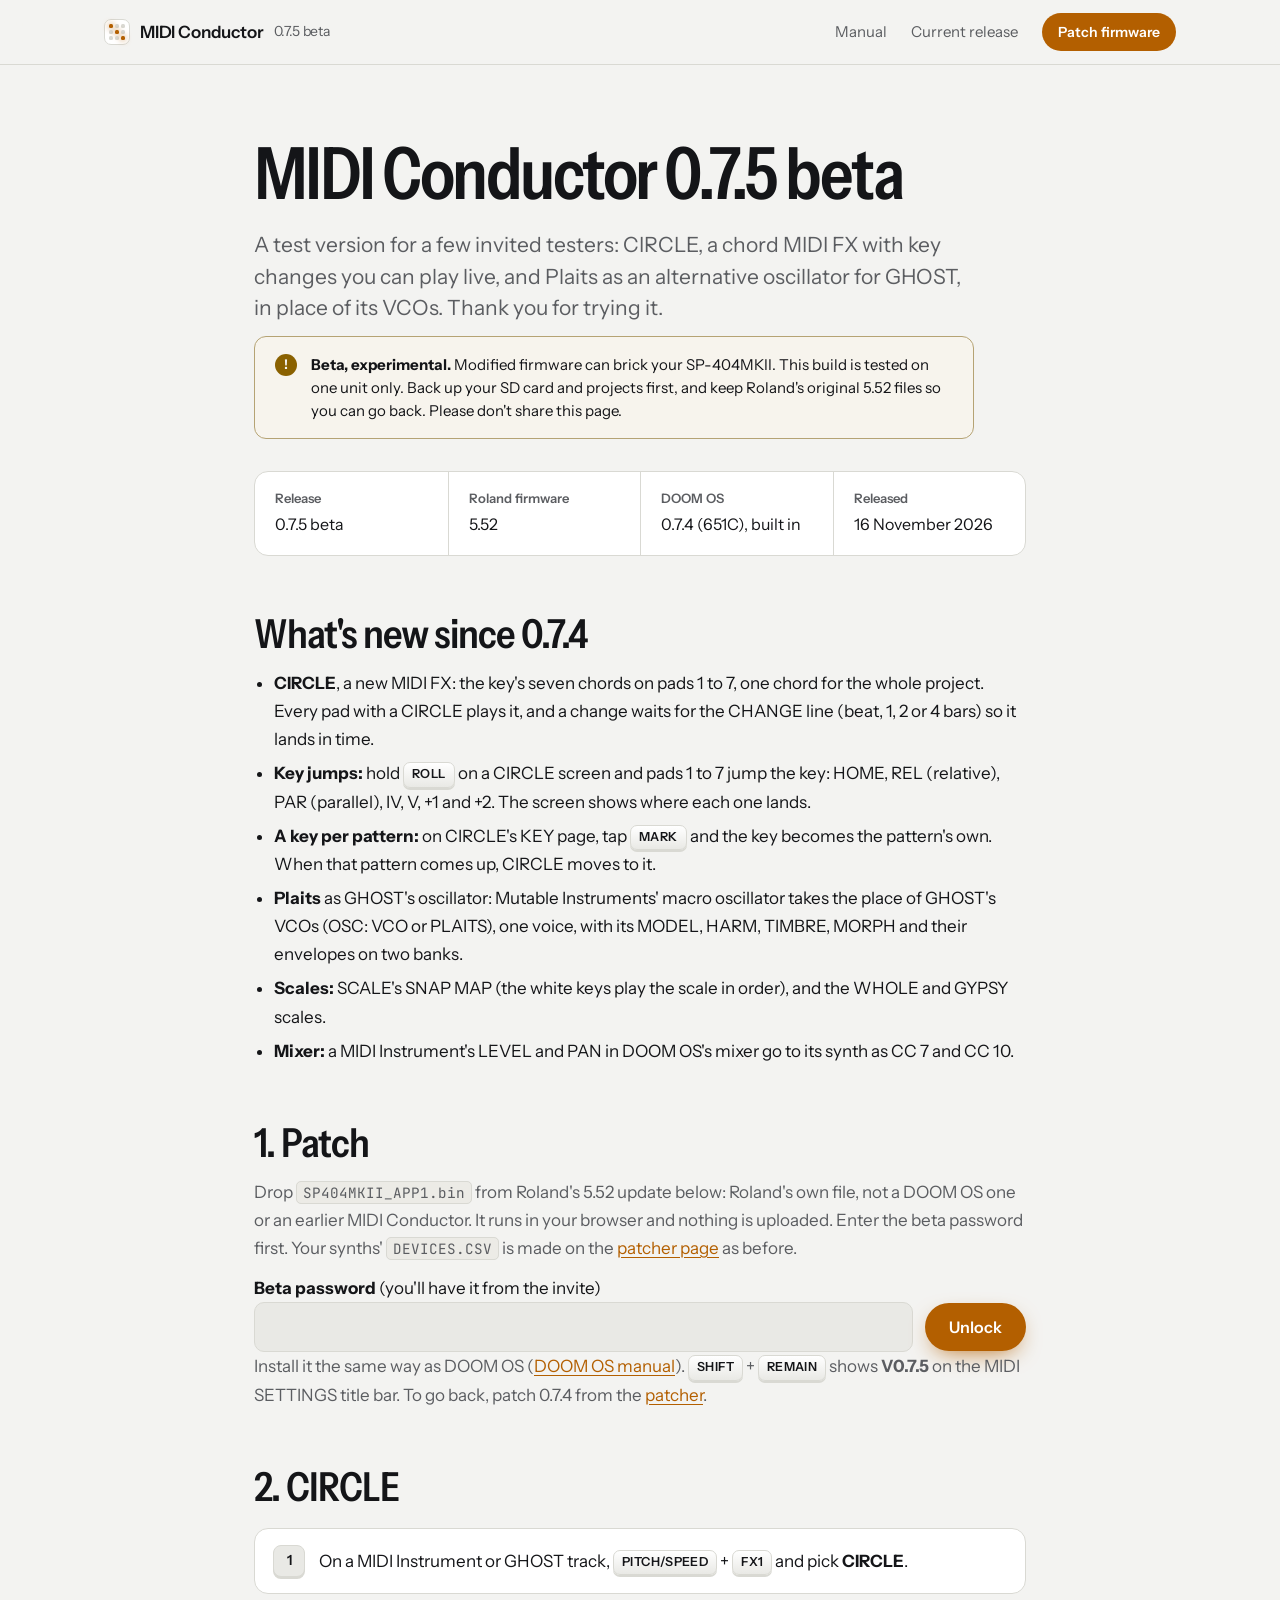
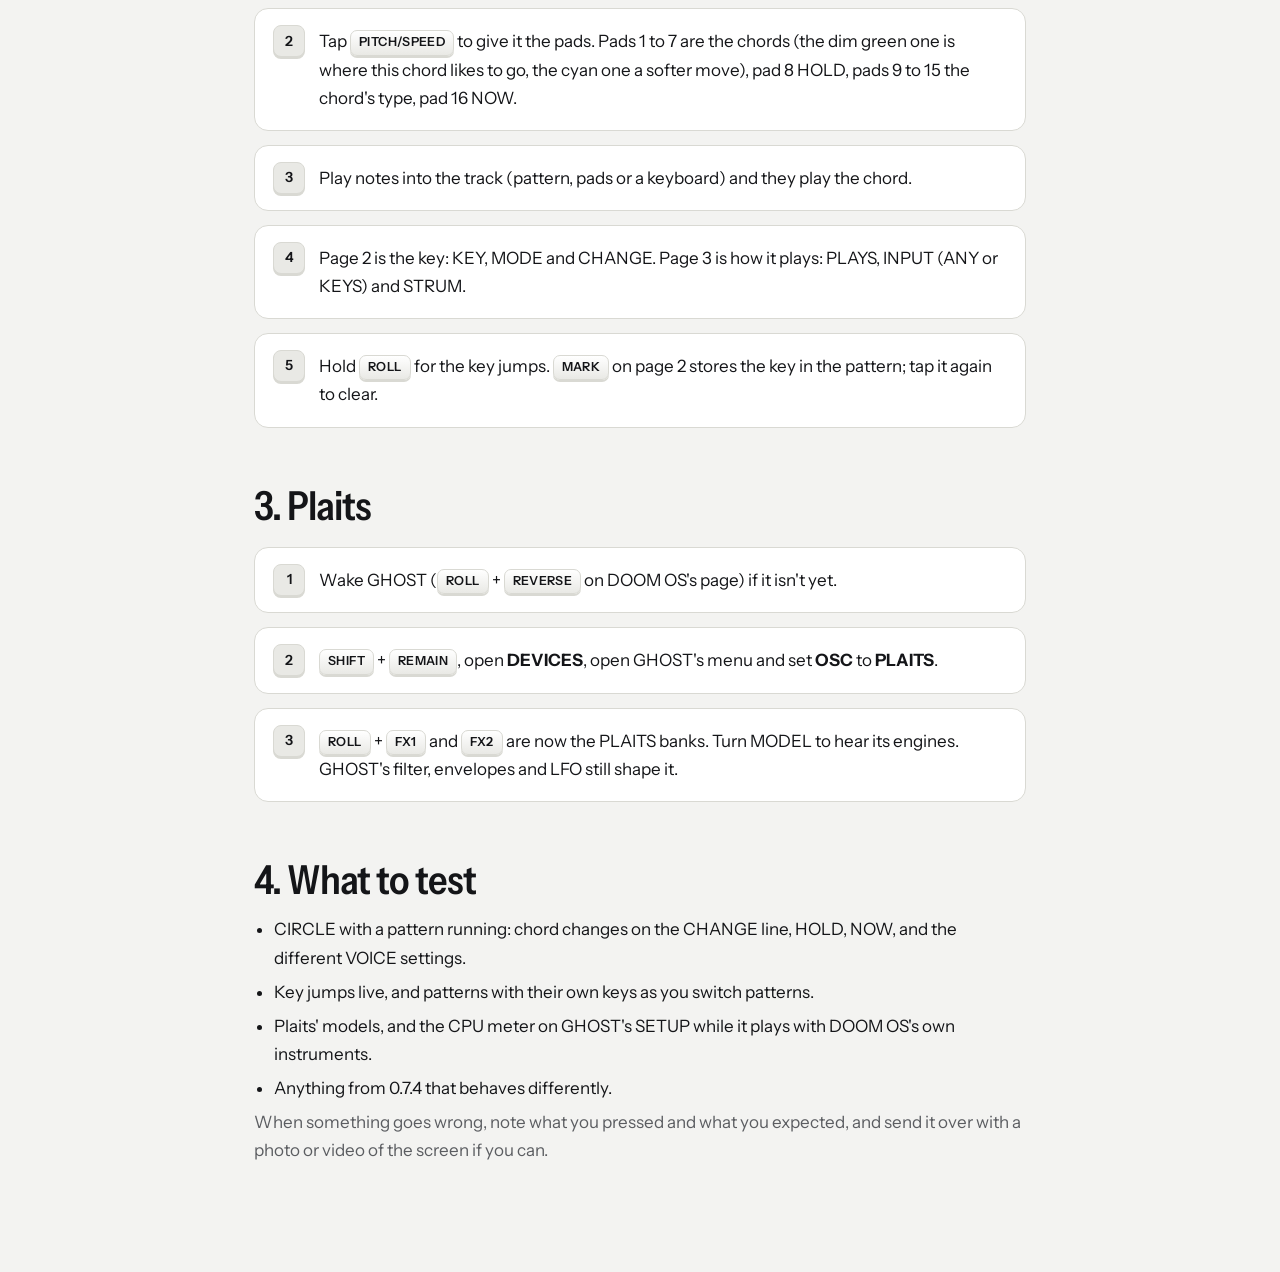
==== beta/index.html @ ed7527aa "Beta page for invited testers: MIDI Conductor 0.7.5 beta (CIRCLE with key jumps and pattern keys, Pl" ====
<!doctype html>
<html lang="en"><head><meta charset="utf-8">
<meta name="viewport" content="width=device-width,initial-scale=1,viewport-fit=cover">
<title>MIDI Conductor 0.7.5 Beta</title>
<meta name="robots" content="noindex">
<link rel="icon" href="../favicon.svg" type="image/svg+xml"><link rel="icon" href="../favicon-32.png" sizes="32x32" type="image/png"><link rel="apple-touch-icon" href="../apple-touch-icon.png"><meta name="description" content="A test version of MIDI Conductor 0.7.5 for invited testers.">
<link rel="preconnect" href="https://fonts.googleapis.com"><link rel="preconnect" href="https://fonts.gstatic.com" crossorigin>
<link rel="stylesheet" href="https://fonts.googleapis.com/css2?family=Instrument+Sans:wdth,wght@75..100,400..700&family=JetBrains+Mono:wght@400;500&display=swap">
<link rel="stylesheet" href="../site.css?v=a4b7d38d">
<style>
.new{margin:14px 0 0;padding-left:20px}
.new li{margin:6px 0}
</style>
</head><body>
<header class="top"><div class="wrap">
<a class="brand" href="../index.html"><span class="mark" aria-hidden="true"><i class="on"></i><i></i><i></i><i></i><i class="on"></i><i></i><i></i><i></i><i class="on"></i></span>MIDI Conductor <small>0.7.5 beta</small></a>
<nav class="links" aria-label="Site"><a href="../manual.html">Manual</a><a href="../index.html">Current release</a><a class="btn small" href="#get">Patch firmware</a></nav>
</div></header>

<main class="wrap tool">
<h1>MIDI Conductor 0.7.5 beta</h1>
<p class="lead">A test version for a few invited testers: CIRCLE, a chord MIDI FX with key changes you can play live, and Plaits as an alternative oscillator for GHOST, in place of its VCOs. Thank you for trying it.</p>
<div class="warn"><p><b>Beta, experimental.</b> Modified firmware can brick your SP-404MKII. This build is tested on one unit only. Back up your SD card and projects first, and keep Roland's original 5.52 files so you can go back. Please don't share this page.</p></div>
<div class="release">
<div><h3>Release</h3><p><span data-release="version">0.7.5 beta</span></p></div>
<div><h3>Roland firmware</h3><p><span data-release="firmware">5.52</span></p></div>
<div><h3>DOOM OS</h3><p>0.7.4 (651C), built in</p></div>
<div><h3>Released</h3><p><span data-release="released">16 November 2026</span></p></div>
</div>

<h2>What's new since 0.7.4</h2>
<ul class="new">
<li><b>CIRCLE</b>, a new MIDI FX: the key's seven chords on pads 1 to 7, one chord for the whole project. Every pad with a CIRCLE plays it, and a change waits for the CHANGE line (beat, 1, 2 or 4 bars) so it lands in time.</li>
<li><b>Key jumps:</b> hold <kbd>ROLL</kbd> on a CIRCLE screen and pads 1 to 7 jump the key: HOME, REL (relative), PAR (parallel), IV, V, +1 and +2. The screen shows where each one lands.</li>
<li><b>A key per pattern:</b> on CIRCLE's KEY page, tap <kbd>MARK</kbd> and the key becomes the pattern's own. When that pattern comes up, CIRCLE moves to it.</li>
<li><b>Plaits</b> as GHOST's oscillator: Mutable Instruments' macro oscillator takes the place of GHOST's VCOs (OSC: VCO or PLAITS), one voice, with its MODEL, HARM, TIMBRE, MORPH and their envelopes on two banks.</li>
<li><b>Scales:</b> SCALE's SNAP MAP (the white keys play the scale in order), and the WHOLE and GYPSY scales.</li>
<li><b>Mixer:</b> a MIDI Instrument's LEVEL and PAN in DOOM OS's mixer go to its synth as CC 7 and CC 10.</li>
</ul>

<h2 id="get">1. Patch</h2>
<p>Drop <code>SP404MKII_APP1.bin</code> from Roland's 5.52 update below: Roland's own file, not a DOOM OS one or an earlier MIDI Conductor. It runs in your browser and nothing is uploaded. Enter the beta password first. Your synths' <code>DEVICES.CSV</code> is made on the <a href="../patcher.html#devices">patcher page</a> as before.</p>
<form id="unlock" class="have" autocomplete="off">
<label for="pw"><b>Beta password</b> (you'll have it from the invite)</label>
<div class="row"><input id="pw" type="password" autocapitalize="off" spellcheck="false" style="flex:1;min-width:0;font:inherit;padding:10px 12px;border-radius:10px;border:1px solid var(--line);background:var(--bg2);color:var(--fg)"><button class="btn" type="submit">Unlock</button></div>
<p id="pwmsg" role="status" style="margin:0;color:var(--dim)"></p>
</form>
<div id="patcher"></div>
<p>Install it the same way as DOOM OS (<a href="https://klangfeldlabs.com/doom-os/manual/">DOOM OS manual</a>). <kbd>SHIFT</kbd> + <kbd>REMAIN</kbd> shows <b>V0.7.5</b> on the MIDI SETTINGS title bar. To go back, patch 0.7.4 from the <a href="../patcher.html">patcher</a>.</p>

<h2>2. CIRCLE</h2>
<ol class="steps">
<li>On a MIDI Instrument or GHOST track, <kbd>PITCH/SPEED</kbd> + <kbd>FX1</kbd> and pick <b>CIRCLE</b>.</li>
<li>Tap <kbd>PITCH/SPEED</kbd> to give it the pads. Pads 1 to 7 are the chords (the dim green one is where this chord likes to go, the cyan one a softer move), pad 8 HOLD, pads 9 to 15 the chord's type, pad 16 NOW.</li>
<li>Play notes into the track (pattern, pads or a keyboard) and they play the chord.</li>
<li>Page 2 is the key: KEY, MODE and CHANGE. Page 3 is how it plays: PLAYS, INPUT (ANY or KEYS) and STRUM.</li>
<li>Hold <kbd>ROLL</kbd> for the key jumps. <kbd>MARK</kbd> on page 2 stores the key in the pattern; tap it again to clear.</li>
</ol>

<h2>3. Plaits</h2>
<ol class="steps">
<li>Wake GHOST (<kbd>ROLL</kbd> + <kbd>REVERSE</kbd> on DOOM OS's page) if it isn't yet.</li>
<li><kbd>SHIFT</kbd> + <kbd>REMAIN</kbd>, open <b>DEVICES</b>, open GHOST's menu and set <b>OSC</b> to <b>PLAITS</b>.</li>
<li><kbd>ROLL</kbd> + <kbd>FX1</kbd> and <kbd>FX2</kbd> are now the PLAITS banks. Turn MODEL to hear its engines. GHOST's filter, envelopes and LFO still shape it.</li>
</ol>

<h2>4. What to test</h2>
<ul class="new">
<li>CIRCLE with a pattern running: chord changes on the CHANGE line, HOLD, NOW, and the different VOICE settings.</li>
<li>Key jumps live, and patterns with their own keys as you switch patterns.</li>
<li>Plaits' models, and the CPU meter on GHOST's SETUP while it plays with DOOM OS's own instruments.</li>
<li>Anything from 0.7.4 that behaves differently.</li>
</ul>
<p>When something goes wrong, note what you pressed and what you expected, and send it over with a photo or video of the screen if you can.</p>
</main>

<script>
// The patch is encrypted (AES-256-GCM, key from the password with PBKDF2-SHA256): only testers with the password can
// patch. The password is not in this page or the repository.
(function () {
  var ENC = "releases/0.7.5-beta/patcher.enc?v=a54da0f0";
  var f = document.getElementById("unlock"), msg = document.getElementById("pwmsg");
  var b64 = function (s) { return Uint8Array.from(atob(s), function (c) { return c.charCodeAt(0); }); };
  f.addEventListener("submit", function (e) {
    e.preventDefault();
    var pw = document.getElementById("pw").value;
    if (!pw) return;
    msg.textContent = "Unlocking ...";
    fetch(ENC).then(function (r) { if (!r.ok) throw new Error("the beta isn't there (" + r.status + ")"); return r.json(); })
      .then(function (blob) {
        return crypto.subtle.importKey("raw", new TextEncoder().encode(pw), "PBKDF2", false, ["deriveKey"])
          .then(function (base) {
            return crypto.subtle.deriveKey({ name: "PBKDF2", hash: "SHA-256", salt: b64(blob.salt), iterations: blob.iter },
                                           base, { name: "AES-GCM", length: 256 }, false, ["decrypt"]);
          })
          .then(function (key) { return crypto.subtle.decrypt({ name: "AES-GCM", iv: b64(blob.iv) }, key, b64(blob.data)); })
          .catch(function () { throw new Error("That password isn't right."); });
      })
      .then(function (plain) {
        var s = document.createElement("script");
        s.src = URL.createObjectURL(new Blob([plain], { type: "text/javascript" }));
        document.body.appendChild(s);
        f.hidden = true;
        msg.textContent = "";
      })
      .catch(function (err) { msg.textContent = err.message; });
  });
})();
</script>
</body></html>
---- site.css ----
/* MIDI Conductor site. Layout: one centred 1120px frame; overview is a product tour (hero shot, alternating
   screen/text rows, spec sheet, four-step start); manual is a sticky contents rail beside a 720px reading column.
   Look: studio hardware. Graphite panels, the SP's OLED screens shown in a machined bezel, keys drawn as rubber
   pads, one warm accent taken from the SP's lit pads. */
:root{
  --bg:#0f1012;--bg2:#141519;--panel:#1a1b20;--line:#2a2c33;--fg:#f1f0ec;--dim:#a2a39f;
  --acc:#ffa62b;--acc2:#ffc066;--on-acc:#1a1206;--ok:#6fd49a;--warn:#f2c14e;--bad:#ff7a66;--code:#0b0c0e;
  --glow:rgba(255,166,43,.16);--shade:rgba(0,0,0,.45);
  --sans:"Instrument Sans",ui-sans-serif,system-ui,-apple-system,"Segoe UI",sans-serif;
  --mono:"JetBrains Mono",ui-monospace,SFMono-Regular,Menlo,Consolas,monospace;
  --frame:1120px;--read:720px;--r:14px;
  color-scheme:dark;
}
@media (prefers-color-scheme: light){:root:not([data-theme="dark"]){
  --bg:#f3f3f1;--bg2:#e9e9e5;--panel:#fff;--line:#d9d9d3;--fg:#141518;--dim:#5b5d61;
  --acc:#b35f00;--acc2:#8f4c00;--on-acc:#fff;--ok:#1f7a45;--warn:#8a6100;--bad:#b3261e;--code:#ecebe6;
  --glow:rgba(179,95,0,.12);--shade:rgba(20,21,24,.14);color-scheme:light}}
:root[data-theme="light"]{
  --bg:#f3f3f1;--bg2:#e9e9e5;--panel:#fff;--line:#d9d9d3;--fg:#141518;--dim:#5b5d61;
  --acc:#b35f00;--acc2:#8f4c00;--on-acc:#fff;--ok:#1f7a45;--warn:#8a6100;--bad:#b3261e;--code:#ecebe6;
  --glow:rgba(179,95,0,.12);--shade:rgba(20,21,24,.14);color-scheme:light}

*{box-sizing:border-box}
html{scroll-behavior:smooth;scroll-padding-top:84px}
@media (prefers-reduced-motion:reduce){html{scroll-behavior:auto}*{transition:none!important;animation:none!important}}
body{margin:0;background:var(--bg);color:var(--fg);font:400 17px/1.65 var(--sans);font-variation-settings:"wdth" 100;
  -webkit-font-smoothing:antialiased;text-rendering:optimizeLegibility}
a{color:var(--acc);text-decoration-thickness:1px;text-underline-offset:3px}
a:hover{color:var(--acc2)}
:focus-visible{outline:2px solid var(--acc);outline-offset:3px;border-radius:4px}
img{max-width:100%}
.wrap{max-width:var(--frame);margin:0 auto;padding-inline:24px}
@media(max-width:560px){.wrap{padding-inline:16px}}

/* type scale: 13 / 15 / 17 / 21 / 28 / 40 / 64 */
h1,h2,h3{font-weight:600;text-wrap:balance;margin:0}
h1{font-size:clamp(40px,6.4vw,72px);line-height:1;letter-spacing:-.035em;font-variation-settings:"wdth" 82}
h2{font-size:clamp(28px,3.4vw,40px);line-height:1.08;letter-spacing:-.025em;font-variation-settings:"wdth" 86}
h3{font-size:21px;line-height:1.25;letter-spacing:-.01em}
p{margin:0}
.lead{font-size:21px;line-height:1.5;color:var(--dim);max-width:34em}
code{font-family:var(--mono);font-size:.84em;background:var(--code);border:1px solid var(--line);padding:1px 6px;border-radius:5px}
pre{font-family:var(--mono);font-size:14px;background:var(--code);border:1px solid var(--line);border-radius:10px;padding:14px 16px;overflow-x:auto}

/* keys drawn as the SP's rubber pads */
kbd{display:inline-block;font:600 12.5px/1 var(--sans);letter-spacing:.03em;color:var(--fg);white-space:nowrap;
  padding:5px 8px 6px;border-radius:7px;border:1px solid var(--line);vertical-align:1px;
  background:linear-gradient(180deg,var(--panel),var(--bg2));box-shadow:0 2px 0 var(--line),inset 0 1px 0 rgba(255,255,255,.07)}

/* navigation */
.top{position:sticky;top:env(safe-area-inset-top,0px);z-index:10;border-bottom:1px solid var(--line);
  background:color-mix(in srgb,var(--bg) 82%,transparent);backdrop-filter:saturate(1.4) blur(14px);-webkit-backdrop-filter:saturate(1.4) blur(14px)}
.top .wrap{display:flex;align-items:center;gap:28px;min-height:64px;flex-wrap:wrap}
.brand{display:flex;align-items:center;gap:10px;color:var(--fg);text-decoration:none;font-weight:600;letter-spacing:-.01em;margin-right:auto}
.brand:hover{color:var(--fg)}
.brand .mark{width:26px;height:26px;border-radius:7px;display:grid;grid-template-columns:repeat(3,1fr);gap:2px;padding:4px;
  background:var(--panel);border:1px solid var(--line)}
.brand .mark i{border-radius:1.5px;background:var(--line)}
.brand .mark i.on{background:var(--acc);box-shadow:0 0 6px var(--acc)}
.brand small{font-weight:400;color:var(--dim);font-size:14px}
.top .links{display:flex;gap:24px;align-items:center;font-size:15px}
.top .links a{color:var(--dim);text-decoration:none}
.top .links a:hover,.top .links a[aria-current]{color:var(--fg)}
@media(max-width:640px){.brand small{display:none}
  .top .wrap{gap:12px 16px;padding-block:12px}
  .top .links{width:100%;justify-content:space-between;gap:12px;font-size:15px}
  .top .links a.btn{height:36px;padding:0 16px}}

/* buttons */
.btn,.cta{display:inline-flex;align-items:center;justify-content:center;gap:10px;height:48px;padding:0 24px;border-radius:999px;border:0;
  font:600 16px var(--sans);text-decoration:none;cursor:pointer;background:var(--acc);color:var(--on-acc);
  box-shadow:0 8px 24px -10px var(--acc);transition:transform .15s ease,background .15s ease}
.btn:hover,.cta:hover{background:var(--acc2);color:var(--on-acc);transform:translateY(-1px)}
.btn.ghost,.cta.alt{background:transparent;color:var(--fg);border:1px solid var(--line);box-shadow:none}
.btn.ghost:hover,.cta.alt:hover{border-color:var(--dim);color:var(--fg);background:transparent}
.btn:disabled{background:var(--line);color:var(--dim);box-shadow:none;cursor:not-allowed;transform:none}
.btn.small{height:38px;padding:0 16px;font-size:14px;box-shadow:none}
.row{display:flex;flex-wrap:wrap;gap:12px;align-items:center}

/* the SP's screen in a machined bezel; dark in both themes because it is the device */
.screen{margin:0;position:relative;padding:12px;border-radius:20px;
  background:linear-gradient(160deg,#2b2d33 0%,#16171b 45%,#0c0d0f 100%);
  box-shadow:inset 0 1px 0 rgba(255,255,255,.12),inset 0 -1px 0 rgba(0,0,0,.6),0 30px 60px -28px var(--shade),0 0 0 1px rgba(0,0,0,.35)}
.screen img{display:block;width:100%;height:auto;border-radius:9px;image-rendering:pixelated;box-shadow:inset 0 0 0 1px #000}
.screen.glow::before{content:"";position:absolute;inset:12% 6% -8%;z-index:-1;border-radius:50%;background:var(--glow);filter:blur(48px)}
.screen.photo img{image-rendering:auto}
figcaption{font-size:14px;color:var(--dim);margin-top:12px;line-height:1.45}
figure{margin:0}

/* sections */
section{padding-block:96px}
section.band{background:var(--bg2);border-block:1px solid var(--line)}
.head{max-width:var(--read);display:grid;gap:14px;margin-bottom:48px}
.head p{color:var(--dim);font-size:19px}
@media(max-width:640px){section{padding-block:64px}.head{margin-bottom:32px}}

/* overview hero */
.hero{padding-block:88px 72px;display:grid;grid-template-columns:minmax(0,1fr) minmax(0,1.05fr);gap:64px;align-items:center}
.hero .intro{display:grid;gap:24px;min-width:0}
.hero .fine{font-size:14px;color:var(--dim)}
@media(max-width:900px){.hero{grid-template-columns:minmax(0,1fr);gap:48px;padding-block:56px 48px}}

/* product tour rows */
.tour{display:grid;gap:96px}
.feature{display:grid;grid-template-columns:minmax(0,1fr) minmax(0,1fr);gap:64px;align-items:center}
.feature.flip .text{order:2}
.feature .text{display:grid;gap:14px;min-width:0;max-width:30em}
.feature .text p{color:var(--dim);font-size:18px}
.feature .text ul{margin:6px 0 0;padding:0;list-style:none;display:grid;gap:10px}
.feature .text li{padding-left:22px;position:relative;font-size:16px}
.feature .text li::before{content:"";position:absolute;left:2px;top:.62em;width:8px;height:8px;border-radius:2px;background:var(--acc)}
@media(max-width:860px){.tour{gap:72px}.feature{grid-template-columns:minmax(0,1fr);gap:28px}.feature.flip .text{order:0}}


/* spec sheet */
.specs{display:grid;grid-template-columns:repeat(6,minmax(0,1fr));border-top:1px solid var(--line)}
.specs div{padding:24px 20px 0 0}
.specs dt{font-size:44px;font-weight:600;letter-spacing:-.03em;line-height:1;font-variation-settings:"wdth" 82;font-variant-numeric:tabular-nums}
.specs dd{margin:8px 0 0;color:var(--dim);font-size:15px;line-height:1.4}
@media(max-width:860px){.specs{grid-template-columns:repeat(3,minmax(0,1fr));row-gap:28px}}
@media(max-width:480px){.specs{grid-template-columns:repeat(2,minmax(0,1fr))}}

/* steps: a real sequence */
.steps4{list-style:none;margin:0;padding:0;display:grid;grid-template-columns:repeat(4,minmax(0,1fr));gap:20px;counter-reset:s}
.steps4 li{counter-increment:s;background:var(--panel);border:1px solid var(--line);border-radius:var(--r);padding:24px;display:grid;gap:10px;align-content:start}
.steps4 li::before{content:counter(s);width:32px;height:32px;border-radius:9px;display:grid;place-items:center;font-weight:600;font-size:15px;
  background:var(--bg2);border:1px solid var(--line);box-shadow:0 2px 0 var(--line)}
.steps4 h3{font-size:18px}
.steps4 p{color:var(--dim);font-size:15px}
@media(max-width:900px){.steps4{grid-template-columns:repeat(2,minmax(0,1fr))}}
@media(max-width:520px){.steps4{grid-template-columns:minmax(0,1fr)}}

/* notices */
.warn{display:flex;gap:14px;align-items:flex-start;border:1px solid color-mix(in srgb,var(--warn) 45%,var(--line));
  background:color-mix(in srgb,var(--warn) 7%,var(--panel));padding:16px 20px;border-radius:12px;font-size:15px;line-height:1.55;max-width:var(--read)}
.warn::before{content:"!";flex:none;width:22px;height:22px;border-radius:50%;display:grid;place-items:center;font-weight:700;font-size:13px;
  color:var(--bg);background:var(--warn);margin-top:1px}
.warn b{color:var(--fg)}

/* footer */
footer{border-top:1px solid var(--line);padding-block:40px 56px;color:var(--dim);font-size:14px;margin-top:0}
footer .wrap{display:grid;gap:8px}
footer a{color:var(--fg)}

/* manual: contents rail + reading column */
.doc{display:grid;grid-template-columns:220px minmax(0,var(--read));gap:72px;padding-block:64px 96px}
.doc .rail{position:sticky;top:96px;align-self:start;font-size:14px}
.doc .rail p{color:var(--dim);margin-bottom:10px;font-weight:600}
.doc .rail ol{list-style:none;margin:0;padding:0;display:grid;gap:2px;border-left:1px solid var(--line)}
.doc .rail a{display:block;padding:5px 0 5px 14px;margin-left:-1px;border-left:2px solid transparent;color:var(--dim);text-decoration:none}
.doc .rail a:hover{color:var(--fg);border-left-color:var(--acc)}
.doc main{min-width:0}
.doc main>h1{margin-bottom:18px}
.doc main>.lead{margin-bottom:28px}
.doc main h2{margin:80px 0 18px;padding-top:28px;border-top:1px solid var(--line)}
.doc main h3{margin:40px 0 12px}
.doc main p,.doc main ul,.doc main ol{margin:0 0 16px}
.doc main ul{padding-left:20px}
.doc main li{margin:8px 0}
.doc main li::marker{color:var(--acc)}
@media(max-width:960px){.doc{grid-template-columns:minmax(0,1fr);gap:32px;padding-block:40px 72px}
  .doc .rail{position:static}.doc .rail ol{display:flex;flex-wrap:wrap;border:0;gap:8px}
  .doc .rail a{border:1px solid var(--line);border-radius:999px;padding:4px 12px;margin:0}}

/* quick start in the manual */
ol.steps{list-style:none;padding:0;margin:20px 0 0;counter-reset:s;display:grid;gap:14px}
ol.steps li{counter-increment:s;position:relative;padding:18px 20px 18px 64px;margin:0;background:var(--panel);border:1px solid var(--line);border-radius:var(--r)}
ol.steps li::before{content:counter(s);position:absolute;left:18px;top:16px;width:30px;height:30px;border-radius:8px;display:grid;place-items:center;
  font-weight:600;font-size:14px;background:var(--bg2);border:1px solid var(--line);box-shadow:0 2px 0 var(--line)}

/* screen galleries */
.shots{display:grid;grid-template-columns:repeat(auto-fill,minmax(280px,1fr));gap:28px 24px;margin:28px 0 8px}
.shots.wide{grid-template-columns:minmax(0,1fr)}
.shots figure img{display:block;width:100%;height:auto;border-radius:9px;image-rendering:pixelated}
.shots figure>img{border:1px solid var(--line)}
.shots.wide img{image-rendering:auto}

/* tables */
.tbl{overflow-x:auto;margin:20px 0;border:1px solid var(--line);border-radius:var(--r);background:var(--panel)}
table{border-collapse:collapse;width:100%;font-size:15px}
th,td{text-align:left;padding:12px 16px;border-bottom:1px solid var(--line);vertical-align:top}
tr:last-child td{border-bottom:0}
th{color:var(--dim);font-weight:600;font-size:13px;background:var(--bg2)}
td:first-child{white-space:nowrap}

/* patcher */
.release{display:grid;grid-template-columns:repeat(4,minmax(0,1fr));border:1px solid var(--line);border-radius:var(--r);background:var(--panel);margin:32px 0}
.release div{padding:18px 20px;border-left:1px solid var(--line);display:grid;gap:4px}
.release div:first-child{border-left:0}
.release h3{font-size:13px;font-weight:600;color:var(--dim);letter-spacing:0}
.release p{font-size:16px}
@media(max-width:760px){.release{grid-template-columns:repeat(2,minmax(0,1fr))}.release div:nth-child(3){border-left:0}
  .release div:nth-child(n+3){border-top:1px solid var(--line)}}
.tool{max-width:820px}
.panel{margin:24px 0;background:var(--panel);border:1px solid var(--line);border-radius:20px;overflow:hidden;box-shadow:0 30px 60px -36px var(--shade)}
.drop{margin:16px;min-height:190px;padding:28px;cursor:pointer;text-align:center;display:flex;flex-direction:column;align-items:center;justify-content:center;gap:8px;
  border:1.5px dashed var(--line);border-radius:14px;background:var(--bg2);transition:border-color .15s ease,background .15s ease}
.drop:hover,.drop.over{border-color:var(--acc);background:color-mix(in srgb,var(--acc) 7%,var(--bg2))}
.drop.bad{border-color:var(--bad)}
.drop .big{margin:0;font-size:19px;font-weight:600;overflow-wrap:anywhere}
.drop .big.file{font-family:var(--mono);font-size:14px;font-weight:400}
.drop .small{margin:0;font-size:14px;color:var(--dim)}
.status{margin:0 16px;padding:14px 0;border-top:1px solid var(--line);font-family:var(--mono);font-size:13px;line-height:1.7;min-height:50px;color:var(--dim)}
.status.ok{color:var(--ok)}.status.bad{color:var(--bad)}
.actions{padding:16px;display:flex;flex-wrap:wrap;align-items:center;gap:12px}
.state{margin-left:auto;font-size:13px;color:var(--dim)}
a.btn,a.btn:hover{color:var(--on-acc)}
.hashes{margin:0;padding:4px 16px 16px;border-top:1px solid var(--line)}
.hashes>div{margin:12px 0 0}
.hashes dt{font-size:13px;font-weight:600;color:var(--ok)}
.hashes dd{margin:6px 0 0;display:flex;flex-wrap:wrap;gap:8px;align-items:center}
.hashes code{font-size:12px;padding:6px 9px;overflow-wrap:anywhere}
.copy{height:30px;padding:0 12px;border:1px solid var(--line);border-radius:999px;background:none;color:var(--fg);font:inherit;font-size:12px;cursor:pointer}
.copy:hover{border-color:var(--acc)}
.hashes .note{margin:14px 0 0;font-size:12px;color:var(--dim)}
.tool h2{margin:56px 0 14px}
.tool>p{color:var(--dim);margin-bottom:12px}
[hidden]{display:none!important}
.shotimg{display:block;width:100%;height:auto;border-radius:14px;border:1px solid var(--line)}
.warn.spaced{margin-top:40px}
.warn p{margin:0}
.doc main .warn{margin-bottom:8px}
main.tool{padding-block:72px 96px}
main.tool .lead{margin-top:20px}
.top .links a.btn{color:var(--on-acc)}
.top .links a.btn:hover{color:var(--on-acc)}

/* rig diagram */
figure.diagram{margin:28px 0 8px;padding:24px;background:var(--panel);border:1px solid var(--line);border-radius:20px}
figure.diagram svg{display:block;width:100%;max-width:600px;height:auto;margin:0 auto}
.rig .rg-box{fill:var(--bg2);stroke:var(--line);stroke-width:1.5}
.rig .rg-box.acc{stroke:var(--acc)}
.rig .rg-box.sp{fill:var(--bg);stroke:var(--fg);stroke-width:2}
.rig .rg-t{fill:var(--fg);font:600 15px var(--sans);text-anchor:middle}
.rig .rg-s{fill:var(--dim);font:400 12px var(--sans);text-anchor:middle}
.rig .rg-l{fill:var(--dim);font:400 12px var(--sans)}
.rig .rg-w{fill:none;stroke:var(--acc);stroke-width:1.75}
.rig .rg-head{fill:var(--acc)}
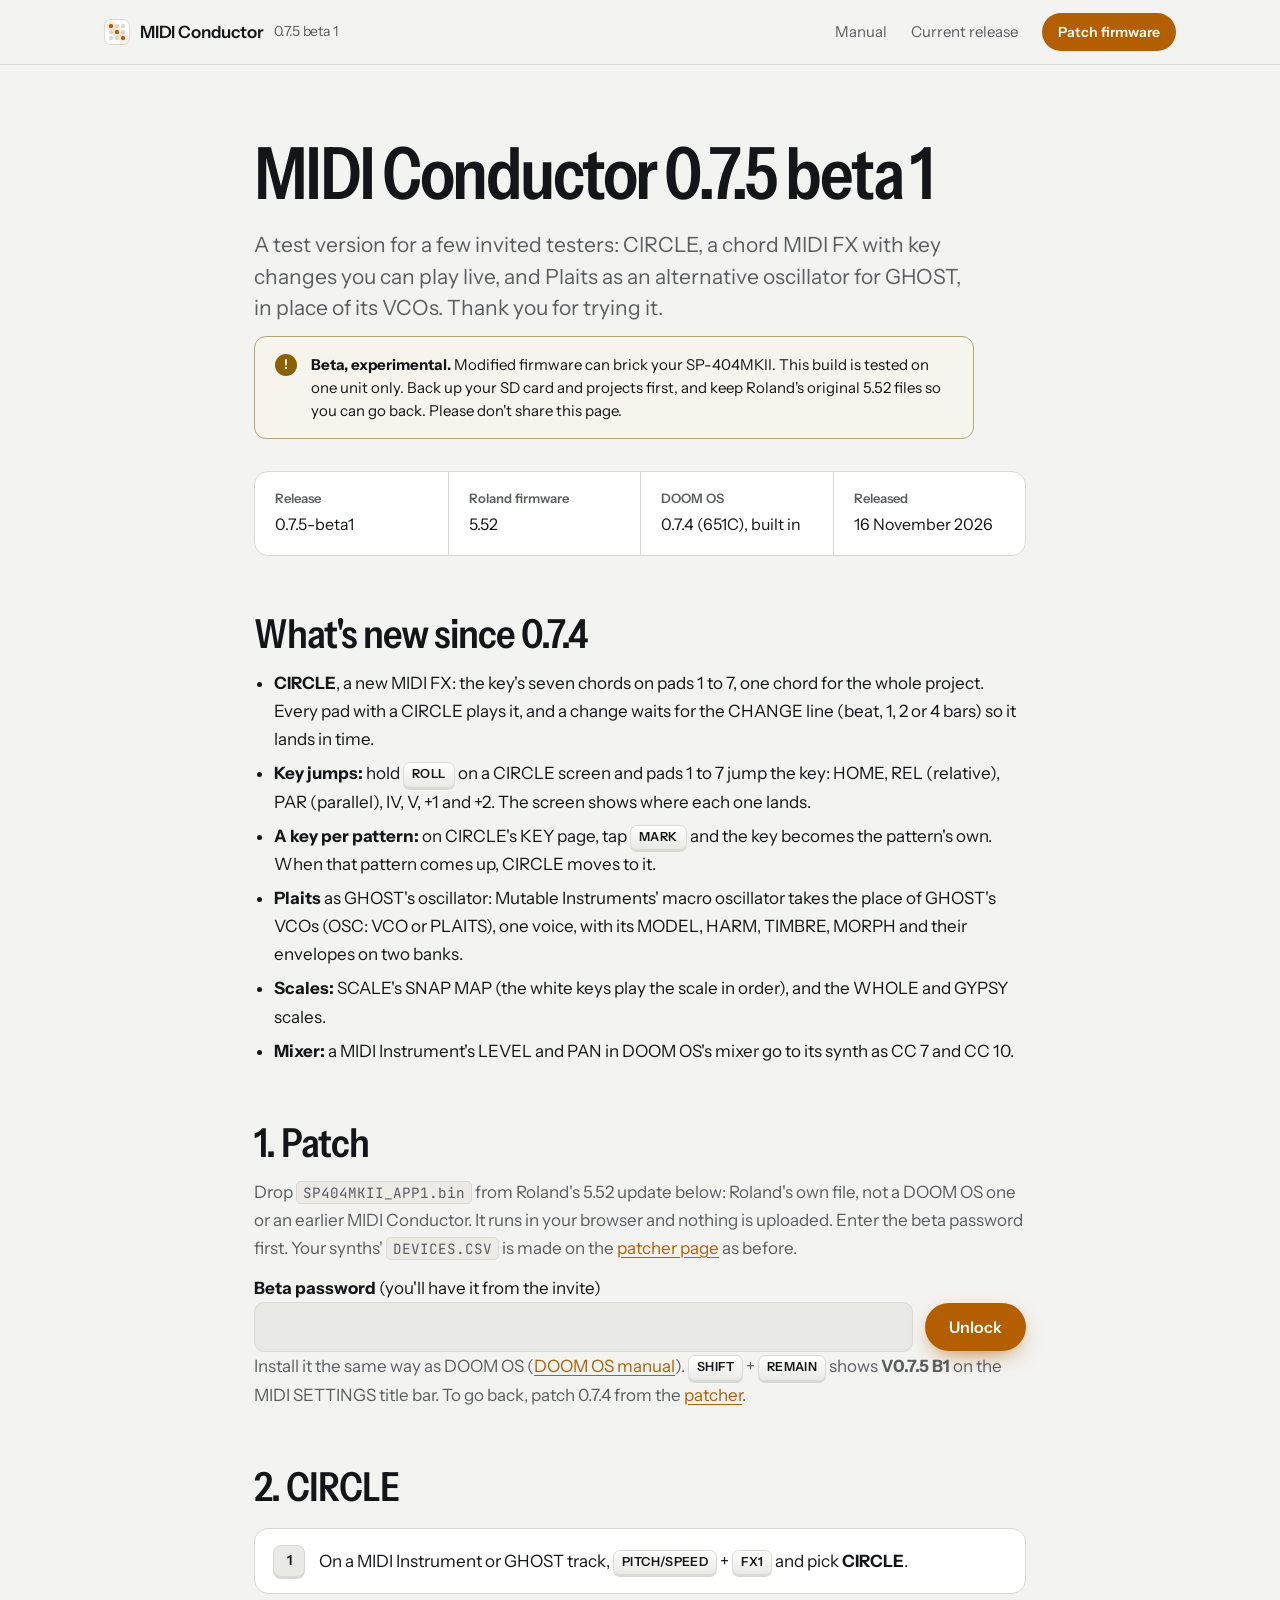
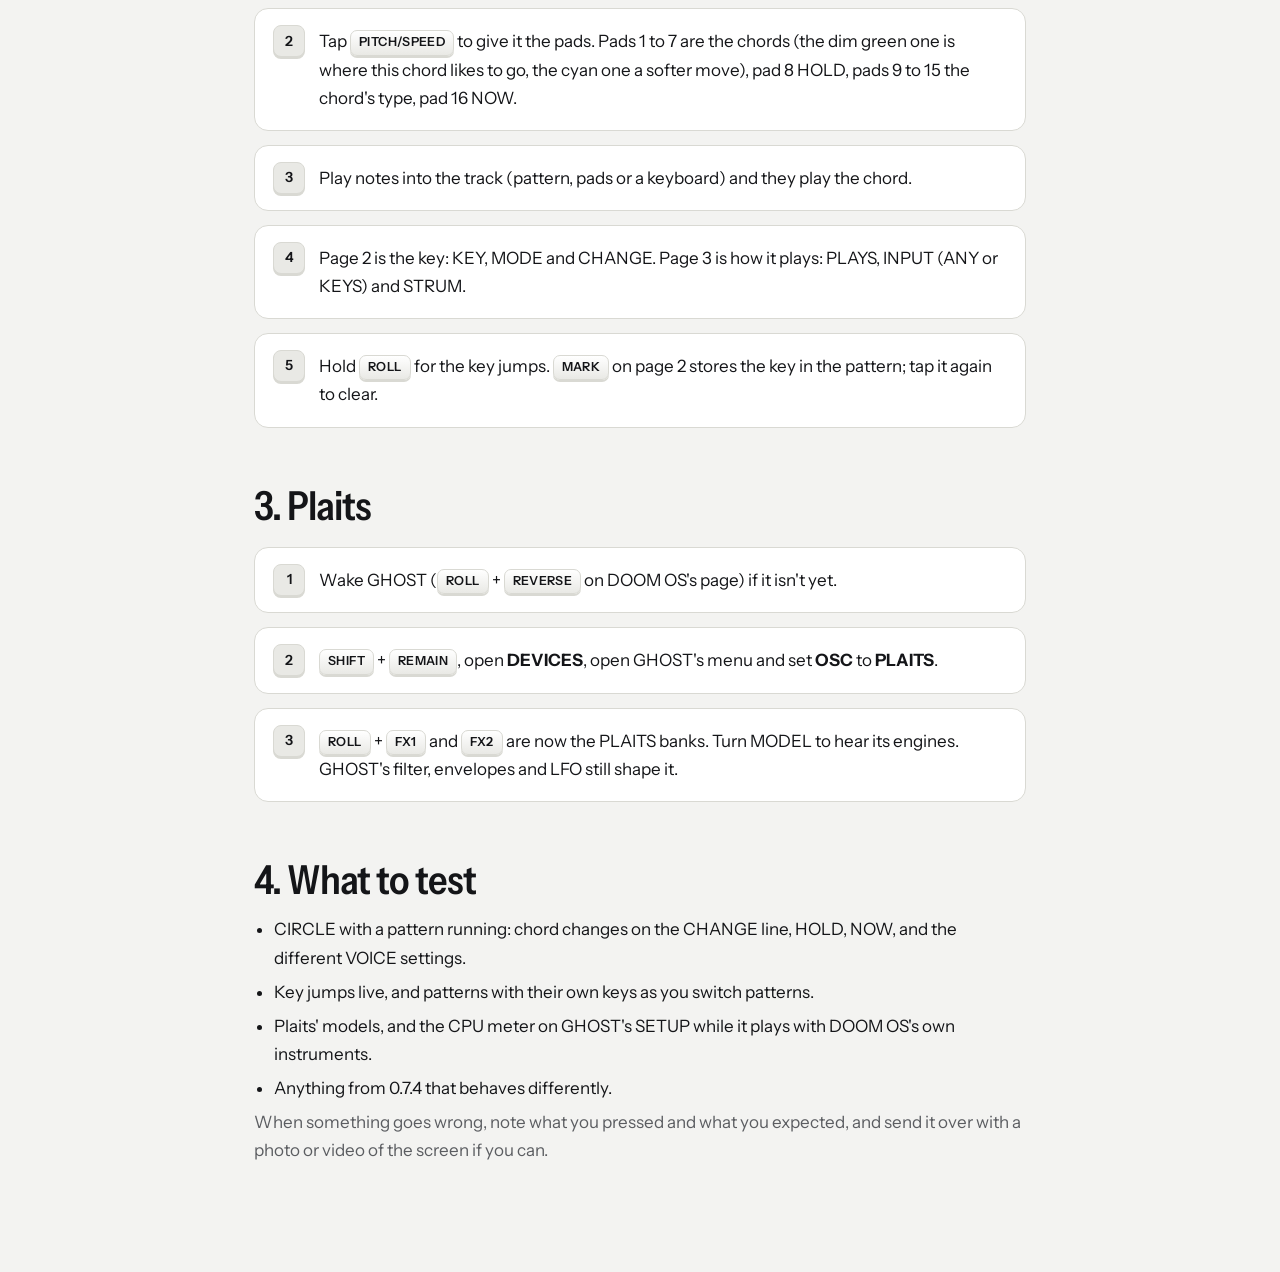
==== commit b4c05a97: "Beta: 0.7.5-beta1 (V0.7.5 B1 on the MIDI SETTINGS title bar), same password" ====
--- a/beta/index.html
+++ b/beta/index.html
@@ -1,7 +1,7 @@
 <!doctype html>
 <html lang="en"><head><meta charset="utf-8">
 <meta name="viewport" content="width=device-width,initial-scale=1,viewport-fit=cover">
-<title>MIDI Conductor 0.7.5 Beta</title>
+<title>MIDI Conductor 0.7.5 Beta 1</title>
 <meta name="robots" content="noindex">
 <link rel="icon" href="../favicon.svg" type="image/svg+xml"><link rel="icon" href="../favicon-32.png" sizes="32x32" type="image/png"><link rel="apple-touch-icon" href="../apple-touch-icon.png"><meta name="description" content="A test version of MIDI Conductor 0.7.5 for invited testers.">
 <link rel="preconnect" href="https://fonts.googleapis.com"><link rel="preconnect" href="https://fonts.gstatic.com" crossorigin>
@@ -13,16 +13,16 @@
 </style>
 </head><body>
 <header class="top"><div class="wrap">
-<a class="brand" href="../index.html"><span class="mark" aria-hidden="true"><i class="on"></i><i></i><i></i><i></i><i class="on"></i><i></i><i></i><i></i><i class="on"></i></span>MIDI Conductor <small>0.7.5 beta</small></a>
+<a class="brand" href="../index.html"><span class="mark" aria-hidden="true"><i class="on"></i><i></i><i></i><i></i><i class="on"></i><i></i><i></i><i></i><i class="on"></i></span>MIDI Conductor <small>0.7.5 beta 1</small></a>
 <nav class="links" aria-label="Site"><a href="../manual.html">Manual</a><a href="../index.html">Current release</a><a class="btn small" href="#get">Patch firmware</a></nav>
 </div></header>
 
 <main class="wrap tool">
-<h1>MIDI Conductor 0.7.5 beta</h1>
+<h1>MIDI Conductor 0.7.5 beta 1</h1>
 <p class="lead">A test version for a few invited testers: CIRCLE, a chord MIDI FX with key changes you can play live, and Plaits as an alternative oscillator for GHOST, in place of its VCOs. Thank you for trying it.</p>
 <div class="warn"><p><b>Beta, experimental.</b> Modified firmware can brick your SP-404MKII. This build is tested on one unit only. Back up your SD card and projects first, and keep Roland's original 5.52 files so you can go back. Please don't share this page.</p></div>
 <div class="release">
-<div><h3>Release</h3><p><span data-release="version">0.7.5 beta</span></p></div>
+<div><h3>Release</h3><p><span data-release="version">0.7.5-beta1</span></p></div>
 <div><h3>Roland firmware</h3><p><span data-release="firmware">5.52</span></p></div>
 <div><h3>DOOM OS</h3><p>0.7.4 (651C), built in</p></div>
 <div><h3>Released</h3><p><span data-release="released">16 November 2026</span></p></div>
@@ -46,7 +46,7 @@
 <p id="pwmsg" role="status" style="margin:0;color:var(--dim)"></p>
 </form>
 <div id="patcher"></div>
-<p>Install it the same way as DOOM OS (<a href="https://klangfeldlabs.com/doom-os/manual/">DOOM OS manual</a>). <kbd>SHIFT</kbd> + <kbd>REMAIN</kbd> shows <b>V0.7.5</b> on the MIDI SETTINGS title bar. To go back, patch 0.7.4 from the <a href="../patcher.html">patcher</a>.</p>
+<p>Install it the same way as DOOM OS (<a href="https://klangfeldlabs.com/doom-os/manual/">DOOM OS manual</a>). <kbd>SHIFT</kbd> + <kbd>REMAIN</kbd> shows <b>V0.7.5 B1</b> on the MIDI SETTINGS title bar. To go back, patch 0.7.4 from the <a href="../patcher.html">patcher</a>.</p>
 
 <h2>2. CIRCLE</h2>
 <ol class="steps">
@@ -78,7 +78,7 @@
 // The patch is encrypted (AES-256-GCM, key from the password with PBKDF2-SHA256): only testers with the password can
 // patch. The password is not in this page or the repository.
 (function () {
-  var ENC = "releases/0.7.5-beta/patcher.enc?v=a54da0f0";
+  var ENC = "releases/0.7.5-beta1/patcher.enc?v=15518fe6";
   var f = document.getElementById("unlock"), msg = document.getElementById("pwmsg");
   var b64 = function (s) { return Uint8Array.from(atob(s), function (c) { return c.charCodeAt(0); }); };
   f.addEventListener("submit", function (e) {
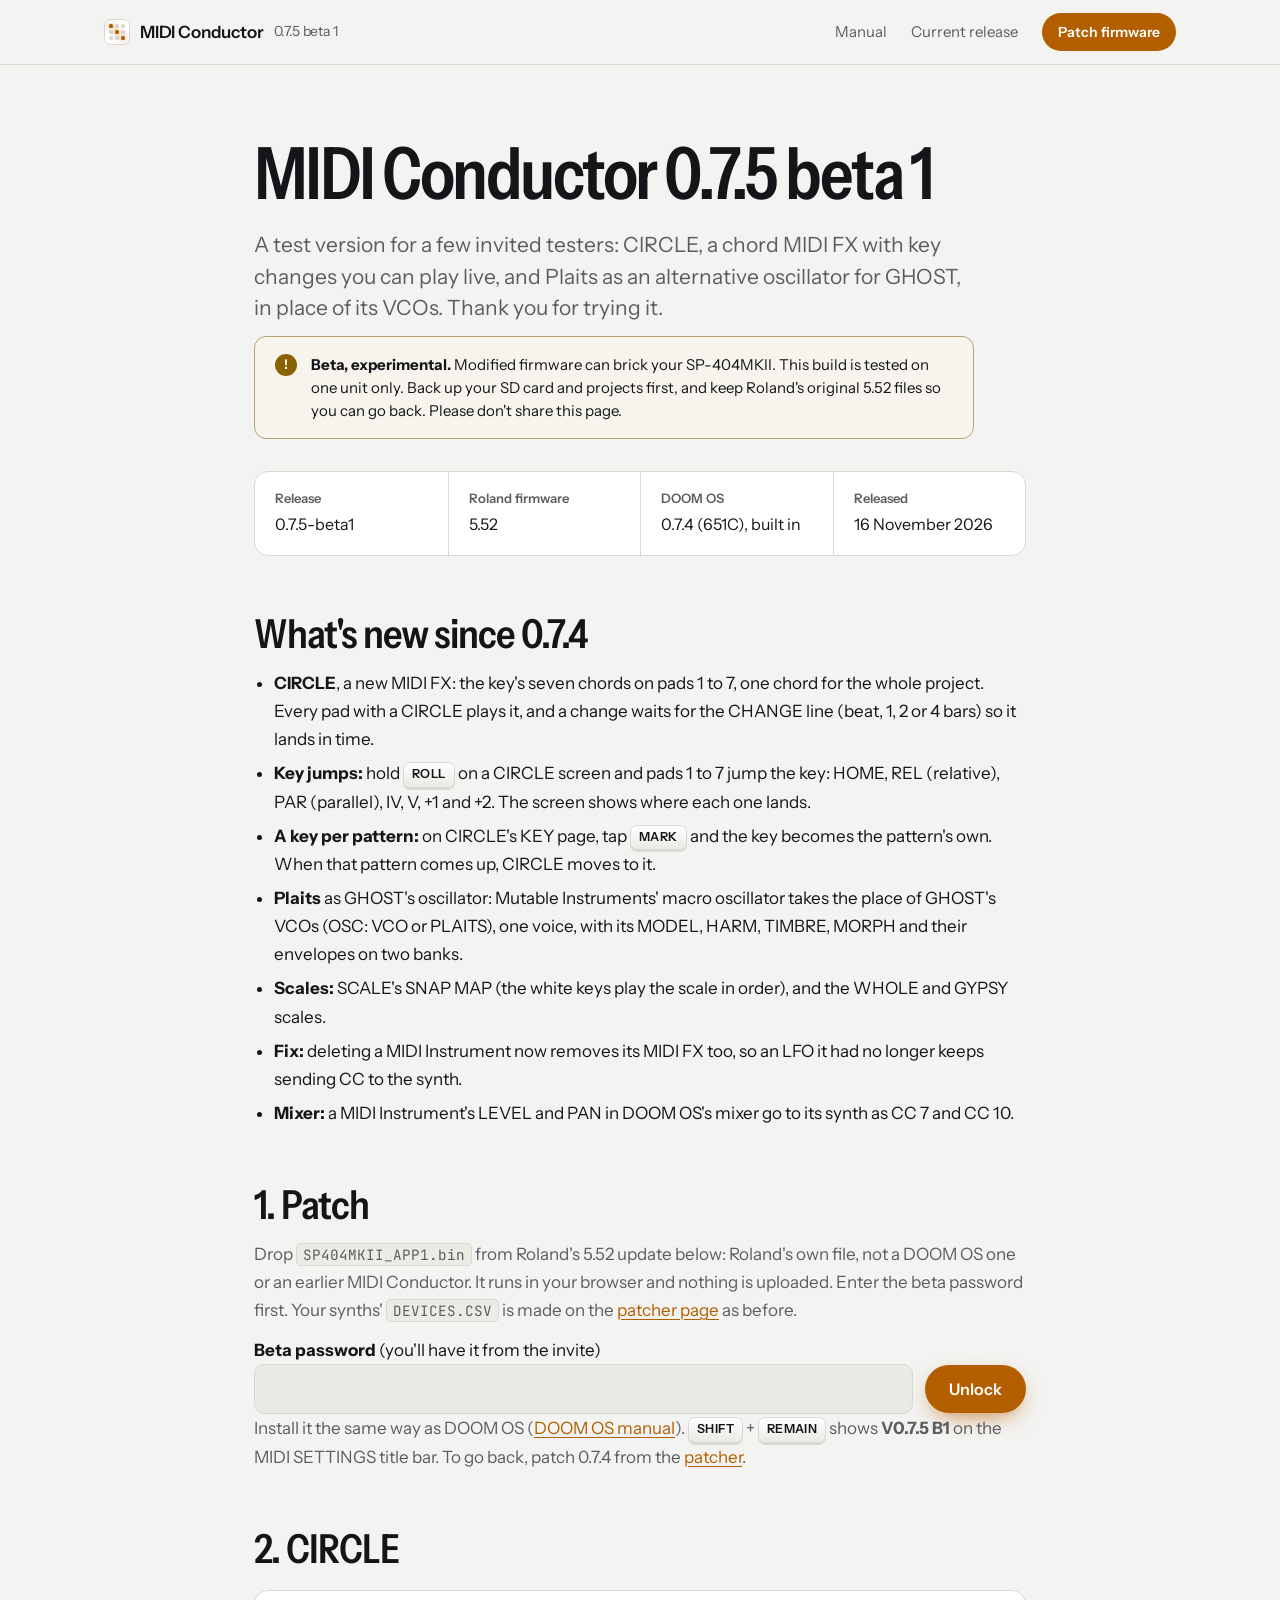
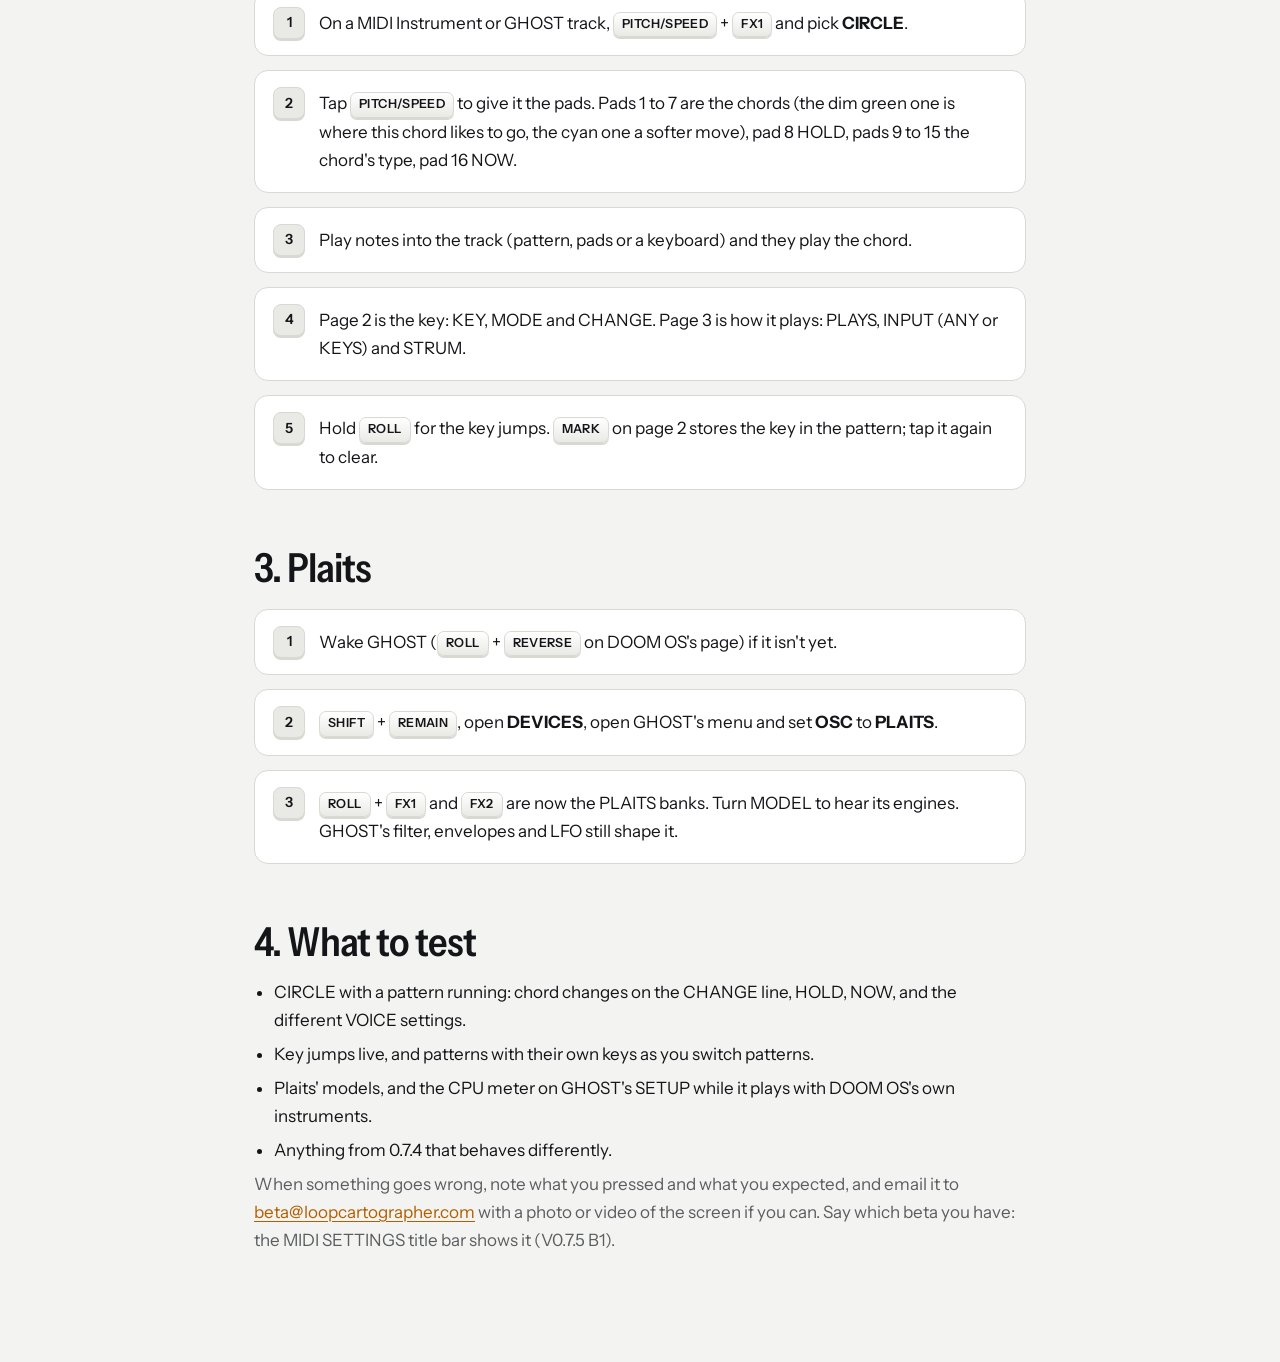
==== commit 36b06ef1: "Beta 0.7.5-beta1: deleting a MIDI Instrument removes its MIDI FX; feedback to beta@loopcartographer." ====
--- a/beta/index.html
+++ b/beta/index.html
@@ -35,6 +35,7 @@
 <li><b>A key per pattern:</b> on CIRCLE's KEY page, tap <kbd>MARK</kbd> and the key becomes the pattern's own. When that pattern comes up, CIRCLE moves to it.</li>
 <li><b>Plaits</b> as GHOST's oscillator: Mutable Instruments' macro oscillator takes the place of GHOST's VCOs (OSC: VCO or PLAITS), one voice, with its MODEL, HARM, TIMBRE, MORPH and their envelopes on two banks.</li>
 <li><b>Scales:</b> SCALE's SNAP MAP (the white keys play the scale in order), and the WHOLE and GYPSY scales.</li>
+<li><b>Fix:</b> deleting a MIDI Instrument now removes its MIDI FX too, so an LFO it had no longer keeps sending CC to the synth.</li>
 <li><b>Mixer:</b> a MIDI Instrument's LEVEL and PAN in DOOM OS's mixer go to its synth as CC 7 and CC 10.</li>
 </ul>
 
@@ -71,14 +72,14 @@
 <li>Plaits' models, and the CPU meter on GHOST's SETUP while it plays with DOOM OS's own instruments.</li>
 <li>Anything from 0.7.4 that behaves differently.</li>
 </ul>
-<p>When something goes wrong, note what you pressed and what you expected, and send it over with a photo or video of the screen if you can.</p>
+<p>When something goes wrong, note what you pressed and what you expected, and email it to <a href="mailto:beta@loopcartographer.com">beta@loopcartographer.com</a> with a photo or video of the screen if you can. Say which beta you have: the MIDI SETTINGS title bar shows it (V0.7.5 B1).</p>
 </main>
 
 <script>
 // The patch is encrypted (AES-256-GCM, key from the password with PBKDF2-SHA256): only testers with the password can
 // patch. The password is not in this page or the repository.
 (function () {
-  var ENC = "releases/0.7.5-beta1/patcher.enc?v=15518fe6";
+  var ENC = "releases/0.7.5-beta1/patcher.enc?v=a866ff98";
   var f = document.getElementById("unlock"), msg = document.getElementById("pwmsg");
   var b64 = function (s) { return Uint8Array.from(atob(s), function (c) { return c.charCodeAt(0); }); };
   f.addEventListener("submit", function (e) {
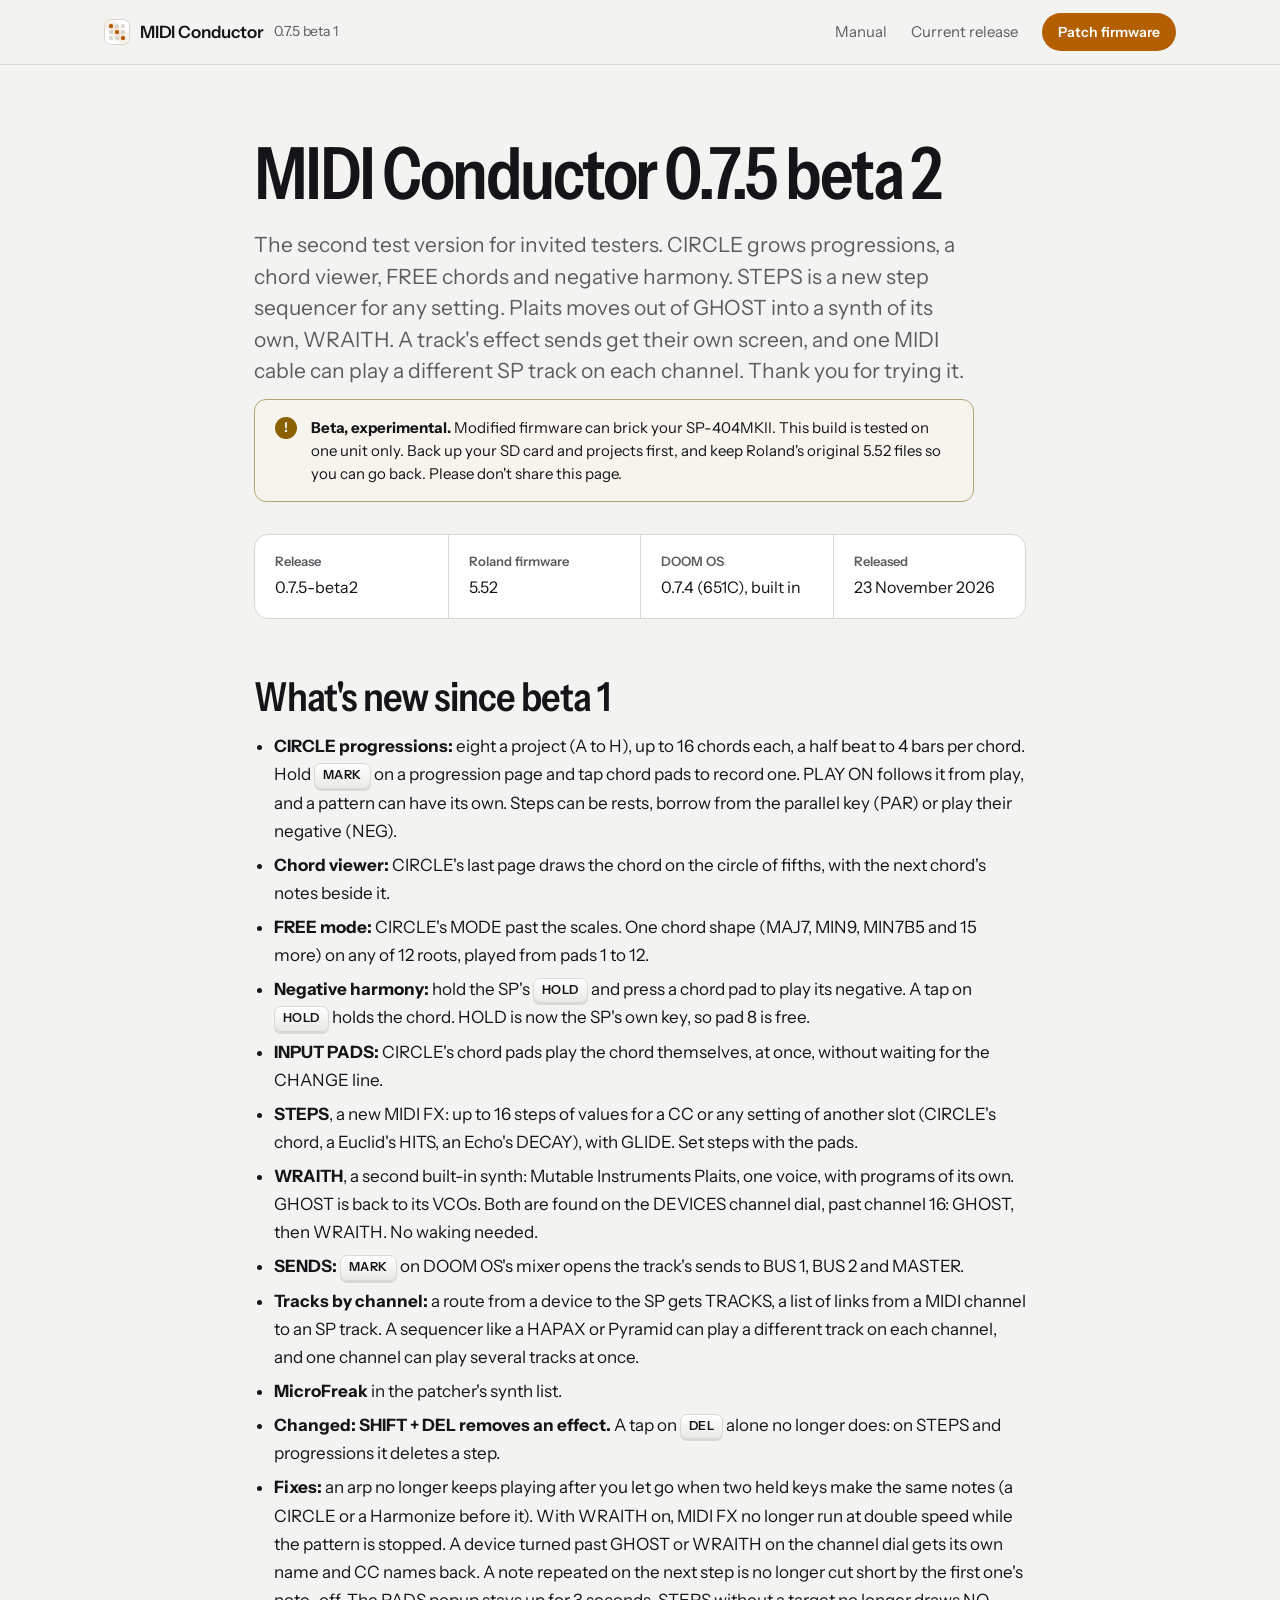
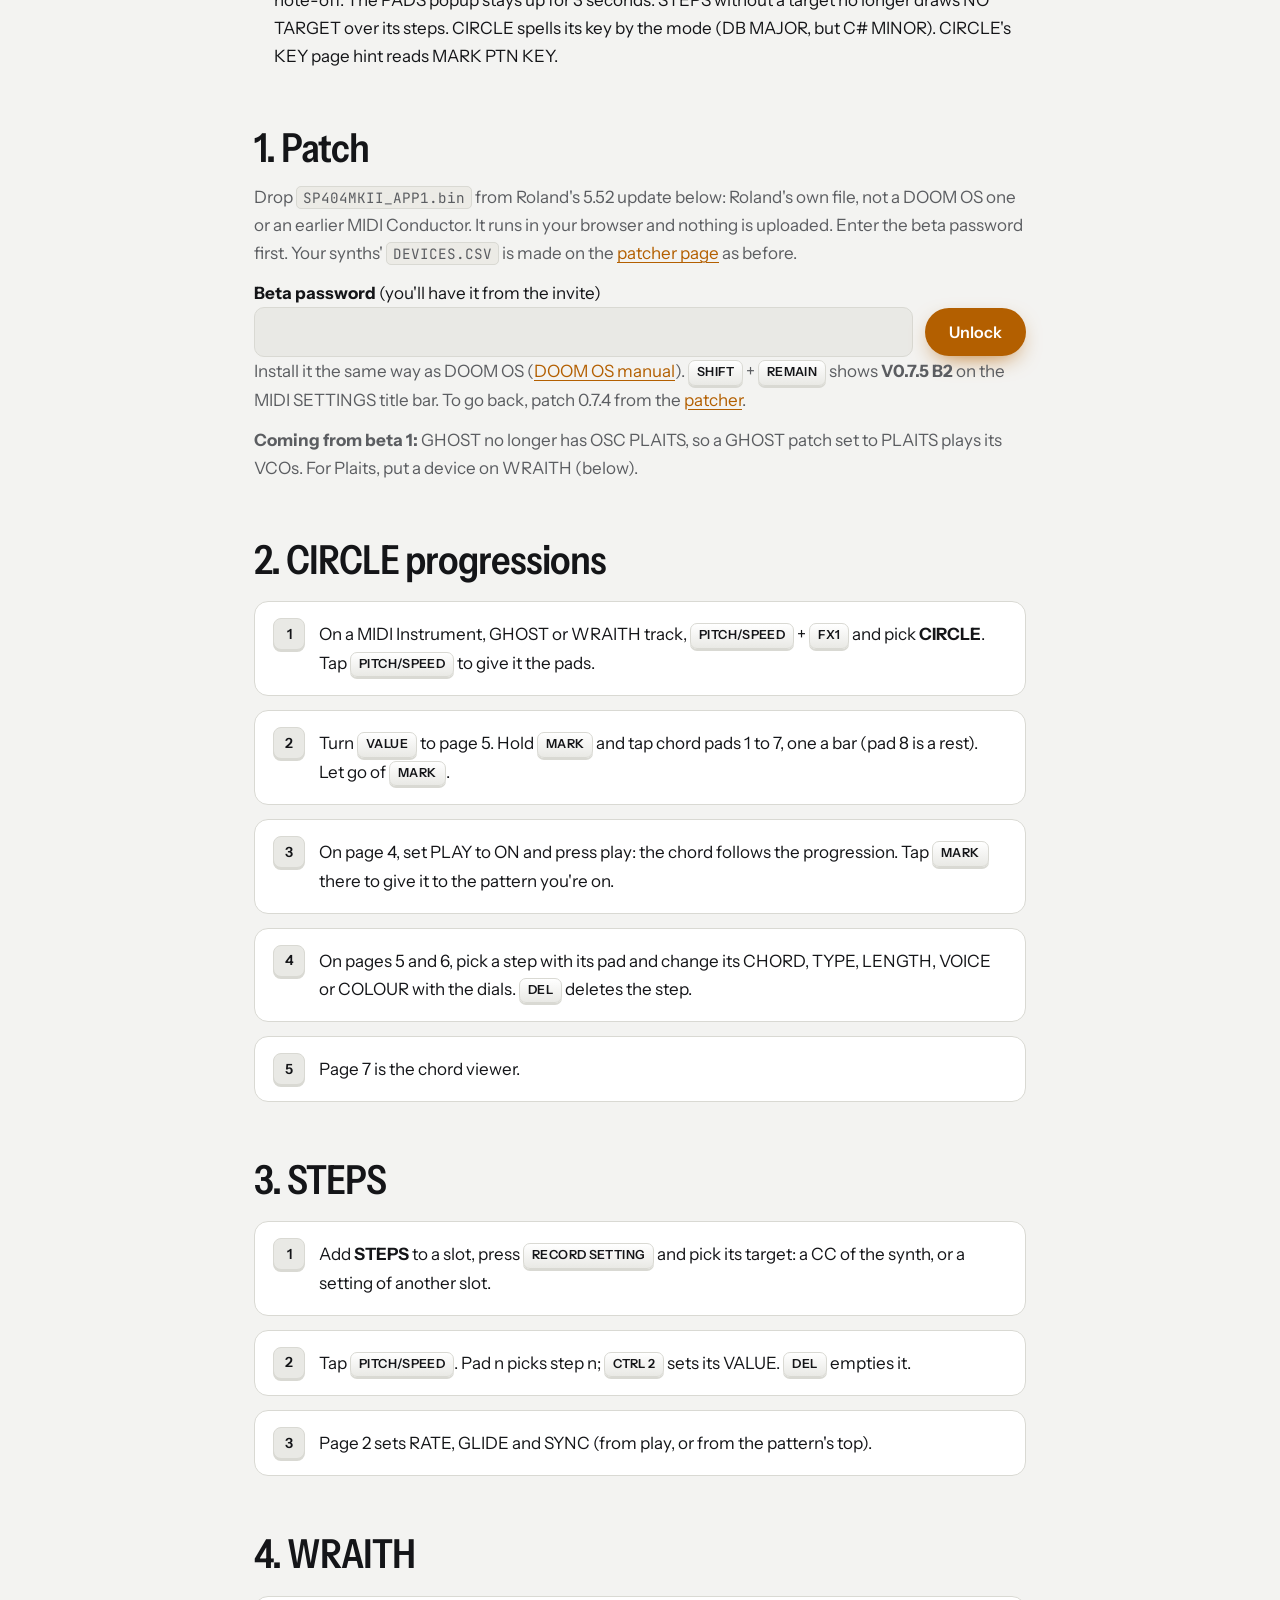
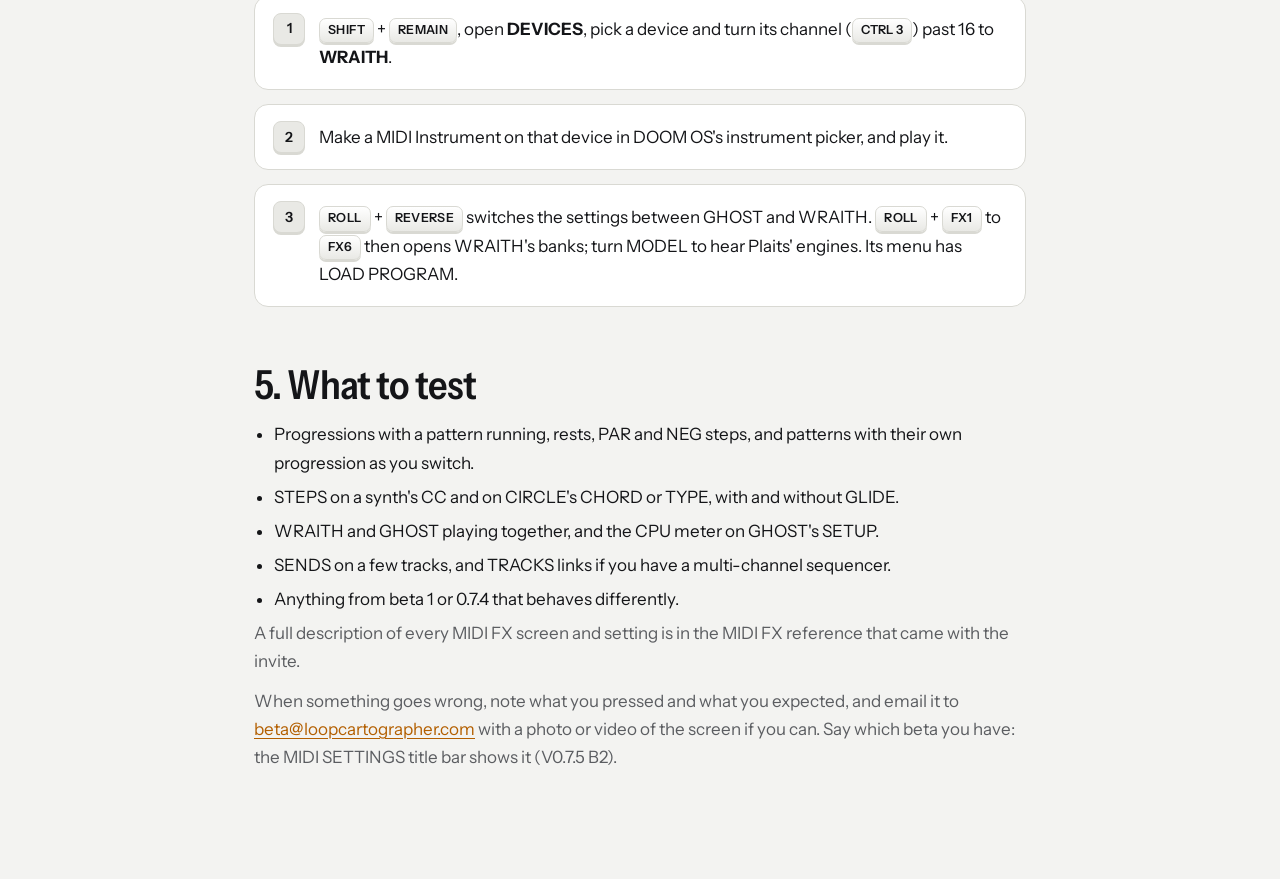
==== commit ad788d98: "Beta 0.7.5-beta2: CIRCLE progressions, chord viewer, FREE and negatives; STEPS; WRAITH; SENDS; track" ====
--- a/beta/index.html
+++ b/beta/index.html
@@ -1,7 +1,7 @@
 <!doctype html>
 <html lang="en"><head><meta charset="utf-8">
 <meta name="viewport" content="width=device-width,initial-scale=1,viewport-fit=cover">
-<title>MIDI Conductor 0.7.5 Beta 1</title>
+<title>MIDI Conductor 0.7.5 Beta 2</title>
 <meta name="robots" content="noindex">
 <link rel="icon" href="../favicon.svg" type="image/svg+xml"><link rel="icon" href="../favicon-32.png" sizes="32x32" type="image/png"><link rel="apple-touch-icon" href="../apple-touch-icon.png"><meta name="description" content="A test version of MIDI Conductor 0.7.5 for invited testers.">
 <link rel="preconnect" href="https://fonts.googleapis.com"><link rel="preconnect" href="https://fonts.gstatic.com" crossorigin>
@@ -18,25 +18,30 @@
 </div></header>
 
 <main class="wrap tool">
-<h1>MIDI Conductor 0.7.5 beta 1</h1>
-<p class="lead">A test version for a few invited testers: CIRCLE, a chord MIDI FX with key changes you can play live, and Plaits as an alternative oscillator for GHOST, in place of its VCOs. Thank you for trying it.</p>
+<h1>MIDI Conductor 0.7.5 beta 2</h1>
+<p class="lead">The second test version for invited testers. CIRCLE grows progressions, a chord viewer, FREE chords and negative harmony. STEPS is a new step sequencer for any setting. Plaits moves out of GHOST into a synth of its own, WRAITH. A track's effect sends get their own screen, and one MIDI cable can play a different SP track on each channel. Thank you for trying it.</p>
 <div class="warn"><p><b>Beta, experimental.</b> Modified firmware can brick your SP-404MKII. This build is tested on one unit only. Back up your SD card and projects first, and keep Roland's original 5.52 files so you can go back. Please don't share this page.</p></div>
 <div class="release">
-<div><h3>Release</h3><p><span data-release="version">0.7.5-beta1</span></p></div>
+<div><h3>Release</h3><p><span data-release="version">0.7.5-beta2</span></p></div>
 <div><h3>Roland firmware</h3><p><span data-release="firmware">5.52</span></p></div>
 <div><h3>DOOM OS</h3><p>0.7.4 (651C), built in</p></div>
-<div><h3>Released</h3><p><span data-release="released">16 November 2026</span></p></div>
+<div><h3>Released</h3><p><span data-release="released">23 November 2026</span></p></div>
 </div>
 
-<h2>What's new since 0.7.4</h2>
+<h2>What's new since beta 1</h2>
 <ul class="new">
-<li><b>CIRCLE</b>, a new MIDI FX: the key's seven chords on pads 1 to 7, one chord for the whole project. Every pad with a CIRCLE plays it, and a change waits for the CHANGE line (beat, 1, 2 or 4 bars) so it lands in time.</li>
-<li><b>Key jumps:</b> hold <kbd>ROLL</kbd> on a CIRCLE screen and pads 1 to 7 jump the key: HOME, REL (relative), PAR (parallel), IV, V, +1 and +2. The screen shows where each one lands.</li>
-<li><b>A key per pattern:</b> on CIRCLE's KEY page, tap <kbd>MARK</kbd> and the key becomes the pattern's own. When that pattern comes up, CIRCLE moves to it.</li>
-<li><b>Plaits</b> as GHOST's oscillator: Mutable Instruments' macro oscillator takes the place of GHOST's VCOs (OSC: VCO or PLAITS), one voice, with its MODEL, HARM, TIMBRE, MORPH and their envelopes on two banks.</li>
-<li><b>Scales:</b> SCALE's SNAP MAP (the white keys play the scale in order), and the WHOLE and GYPSY scales.</li>
-<li><b>Fix:</b> deleting a MIDI Instrument now removes its MIDI FX too, so an LFO it had no longer keeps sending CC to the synth.</li>
-<li><b>Mixer:</b> a MIDI Instrument's LEVEL and PAN in DOOM OS's mixer go to its synth as CC 7 and CC 10.</li>
+<li><b>CIRCLE progressions:</b> eight a project (A to H), up to 16 chords each, a half beat to 4 bars per chord. Hold <kbd>MARK</kbd> on a progression page and tap chord pads to record one. PLAY ON follows it from play, and a pattern can have its own. Steps can be rests, borrow from the parallel key (PAR) or play their negative (NEG).</li>
+<li><b>Chord viewer:</b> CIRCLE's last page draws the chord on the circle of fifths, with the next chord's notes beside it.</li>
+<li><b>FREE mode:</b> CIRCLE's MODE past the scales. One chord shape (MAJ7, MIN9, MIN7B5 and 15 more) on any of 12 roots, played from pads 1 to 12.</li>
+<li><b>Negative harmony:</b> hold the SP's <kbd>HOLD</kbd> and press a chord pad to play its negative. A tap on <kbd>HOLD</kbd> holds the chord. HOLD is now the SP's own key, so pad 8 is free.</li>
+<li><b>INPUT PADS:</b> CIRCLE's chord pads play the chord themselves, at once, without waiting for the CHANGE line.</li>
+<li><b>STEPS</b>, a new MIDI FX: up to 16 steps of values for a CC or any setting of another slot (CIRCLE's chord, a Euclid's HITS, an Echo's DECAY), with GLIDE. Set steps with the pads.</li>
+<li><b>WRAITH</b>, a second built-in synth: Mutable Instruments Plaits, one voice, with programs of its own. GHOST is back to its VCOs. Both are found on the DEVICES channel dial, past channel 16: GHOST, then WRAITH. No waking needed.</li>
+<li><b>SENDS:</b> <kbd>MARK</kbd> on DOOM OS's mixer opens the track's sends to BUS 1, BUS 2 and MASTER.</li>
+<li><b>Tracks by channel:</b> a route from a device to the SP gets TRACKS, a list of links from a MIDI channel to an SP track. A sequencer like a HAPAX or Pyramid can play a different track on each channel, and one channel can play several tracks at once.</li>
+<li><b>MicroFreak</b> in the patcher's synth list.</li>
+<li><b>Changed: SHIFT + DEL removes an effect.</b> A tap on <kbd>DEL</kbd> alone no longer does: on STEPS and progressions it deletes a step.</li>
+<li><b>Fixes:</b> an arp no longer keeps playing after you let go when two held keys make the same notes (a CIRCLE or a Harmonize before it). With WRAITH on, MIDI FX no longer run at double speed while the pattern is stopped. A device turned past GHOST or WRAITH on the channel dial gets its own name and CC names back. A note repeated on the next step is no longer cut short by the first one's note-off. The PADS popup stays up for 3 seconds. STEPS without a target no longer draws NO TARGET over its steps. CIRCLE spells its key by the mode (DB MAJOR, but C# MINOR). CIRCLE's KEY page hint reads MARK PTN KEY.</li>
 </ul>
 
 <h2 id="get">1. Patch</h2>
@@ -47,39 +52,49 @@
 <p id="pwmsg" role="status" style="margin:0;color:var(--dim)"></p>
 </form>
 <div id="patcher"></div>
-<p>Install it the same way as DOOM OS (<a href="https://klangfeldlabs.com/doom-os/manual/">DOOM OS manual</a>). <kbd>SHIFT</kbd> + <kbd>REMAIN</kbd> shows <b>V0.7.5 B1</b> on the MIDI SETTINGS title bar. To go back, patch 0.7.4 from the <a href="../patcher.html">patcher</a>.</p>
+<p>Install it the same way as DOOM OS (<a href="https://klangfeldlabs.com/doom-os/manual/">DOOM OS manual</a>). <kbd>SHIFT</kbd> + <kbd>REMAIN</kbd> shows <b>V0.7.5 B2</b> on the MIDI SETTINGS title bar. To go back, patch 0.7.4 from the <a href="../patcher.html">patcher</a>.</p>
+<p><b>Coming from beta 1:</b> GHOST no longer has OSC PLAITS, so a GHOST patch set to PLAITS plays its VCOs. For Plaits, put a device on WRAITH (below).</p>
 
-<h2>2. CIRCLE</h2>
+<h2>2. CIRCLE progressions</h2>
 <ol class="steps">
-<li>On a MIDI Instrument or GHOST track, <kbd>PITCH/SPEED</kbd> + <kbd>FX1</kbd> and pick <b>CIRCLE</b>.</li>
-<li>Tap <kbd>PITCH/SPEED</kbd> to give it the pads. Pads 1 to 7 are the chords (the dim green one is where this chord likes to go, the cyan one a softer move), pad 8 HOLD, pads 9 to 15 the chord's type, pad 16 NOW.</li>
-<li>Play notes into the track (pattern, pads or a keyboard) and they play the chord.</li>
-<li>Page 2 is the key: KEY, MODE and CHANGE. Page 3 is how it plays: PLAYS, INPUT (ANY or KEYS) and STRUM.</li>
-<li>Hold <kbd>ROLL</kbd> for the key jumps. <kbd>MARK</kbd> on page 2 stores the key in the pattern; tap it again to clear.</li>
+<li>On a MIDI Instrument, GHOST or WRAITH track, <kbd>PITCH/SPEED</kbd> + <kbd>FX1</kbd> and pick <b>CIRCLE</b>. Tap <kbd>PITCH/SPEED</kbd> to give it the pads.</li>
+<li>Turn <kbd>VALUE</kbd> to page 5. Hold <kbd>MARK</kbd> and tap chord pads 1 to 7, one a bar (pad 8 is a rest). Let go of <kbd>MARK</kbd>.</li>
+<li>On page 4, set PLAY to ON and press play: the chord follows the progression. Tap <kbd>MARK</kbd> there to give it to the pattern you're on.</li>
+<li>On pages 5 and 6, pick a step with its pad and change its CHORD, TYPE, LENGTH, VOICE or COLOUR with the dials. <kbd>DEL</kbd> deletes the step.</li>
+<li>Page 7 is the chord viewer.</li>
 </ol>
 
-<h2>3. Plaits</h2>
+<h2>3. STEPS</h2>
 <ol class="steps">
-<li>Wake GHOST (<kbd>ROLL</kbd> + <kbd>REVERSE</kbd> on DOOM OS's page) if it isn't yet.</li>
-<li><kbd>SHIFT</kbd> + <kbd>REMAIN</kbd>, open <b>DEVICES</b>, open GHOST's menu and set <b>OSC</b> to <b>PLAITS</b>.</li>
-<li><kbd>ROLL</kbd> + <kbd>FX1</kbd> and <kbd>FX2</kbd> are now the PLAITS banks. Turn MODEL to hear its engines. GHOST's filter, envelopes and LFO still shape it.</li>
+<li>Add <b>STEPS</b> to a slot, press <kbd>RECORD SETTING</kbd> and pick its target: a CC of the synth, or a setting of another slot.</li>
+<li>Tap <kbd>PITCH/SPEED</kbd>. Pad n picks step n; <kbd>CTRL 2</kbd> sets its VALUE. <kbd>DEL</kbd> empties it.</li>
+<li>Page 2 sets RATE, GLIDE and SYNC (from play, or from the pattern's top).</li>
 </ol>
 
-<h2>4. What to test</h2>
+<h2>4. WRAITH</h2>
+<ol class="steps">
+<li><kbd>SHIFT</kbd> + <kbd>REMAIN</kbd>, open <b>DEVICES</b>, pick a device and turn its channel (<kbd>CTRL 3</kbd>) past 16 to <b>WRAITH</b>.</li>
+<li>Make a MIDI Instrument on that device in DOOM OS's instrument picker, and play it.</li>
+<li><kbd>ROLL</kbd> + <kbd>REVERSE</kbd> switches the settings between GHOST and WRAITH. <kbd>ROLL</kbd> + <kbd>FX1</kbd> to <kbd>FX6</kbd> then opens WRAITH's banks; turn MODEL to hear Plaits' engines. Its menu has LOAD PROGRAM.</li>
+</ol>
+
+<h2>5. What to test</h2>
 <ul class="new">
-<li>CIRCLE with a pattern running: chord changes on the CHANGE line, HOLD, NOW, and the different VOICE settings.</li>
-<li>Key jumps live, and patterns with their own keys as you switch patterns.</li>
-<li>Plaits' models, and the CPU meter on GHOST's SETUP while it plays with DOOM OS's own instruments.</li>
-<li>Anything from 0.7.4 that behaves differently.</li>
+<li>Progressions with a pattern running, rests, PAR and NEG steps, and patterns with their own progression as you switch.</li>
+<li>STEPS on a synth's CC and on CIRCLE's CHORD or TYPE, with and without GLIDE.</li>
+<li>WRAITH and GHOST playing together, and the CPU meter on GHOST's SETUP.</li>
+<li>SENDS on a few tracks, and TRACKS links if you have a multi-channel sequencer.</li>
+<li>Anything from beta 1 or 0.7.4 that behaves differently.</li>
 </ul>
-<p>When something goes wrong, note what you pressed and what you expected, and email it to <a href="mailto:beta@loopcartographer.com">beta@loopcartographer.com</a> with a photo or video of the screen if you can. Say which beta you have: the MIDI SETTINGS title bar shows it (V0.7.5 B1).</p>
+<p>A full description of every MIDI FX screen and setting is in the MIDI FX reference that came with the invite.</p>
+<p>When something goes wrong, note what you pressed and what you expected, and email it to <a href="mailto:beta@loopcartographer.com">beta@loopcartographer.com</a> with a photo or video of the screen if you can. Say which beta you have: the MIDI SETTINGS title bar shows it (V0.7.5 B2).</p>
 </main>
 
 <script>
 // The patch is encrypted (AES-256-GCM, key from the password with PBKDF2-SHA256): only testers with the password can
 // patch. The password is not in this page or the repository.
 (function () {
-  var ENC = "releases/0.7.5-beta1/patcher.enc?v=a866ff98";
+  var ENC = "releases/0.7.5-beta2/patcher.enc?v=b101ef71";
   var f = document.getElementById("unlock"), msg = document.getElementById("pwmsg");
   var b64 = function (s) { return Uint8Array.from(atob(s), function (c) { return c.charCodeAt(0); }); };
   f.addEventListener("submit", function (e) {
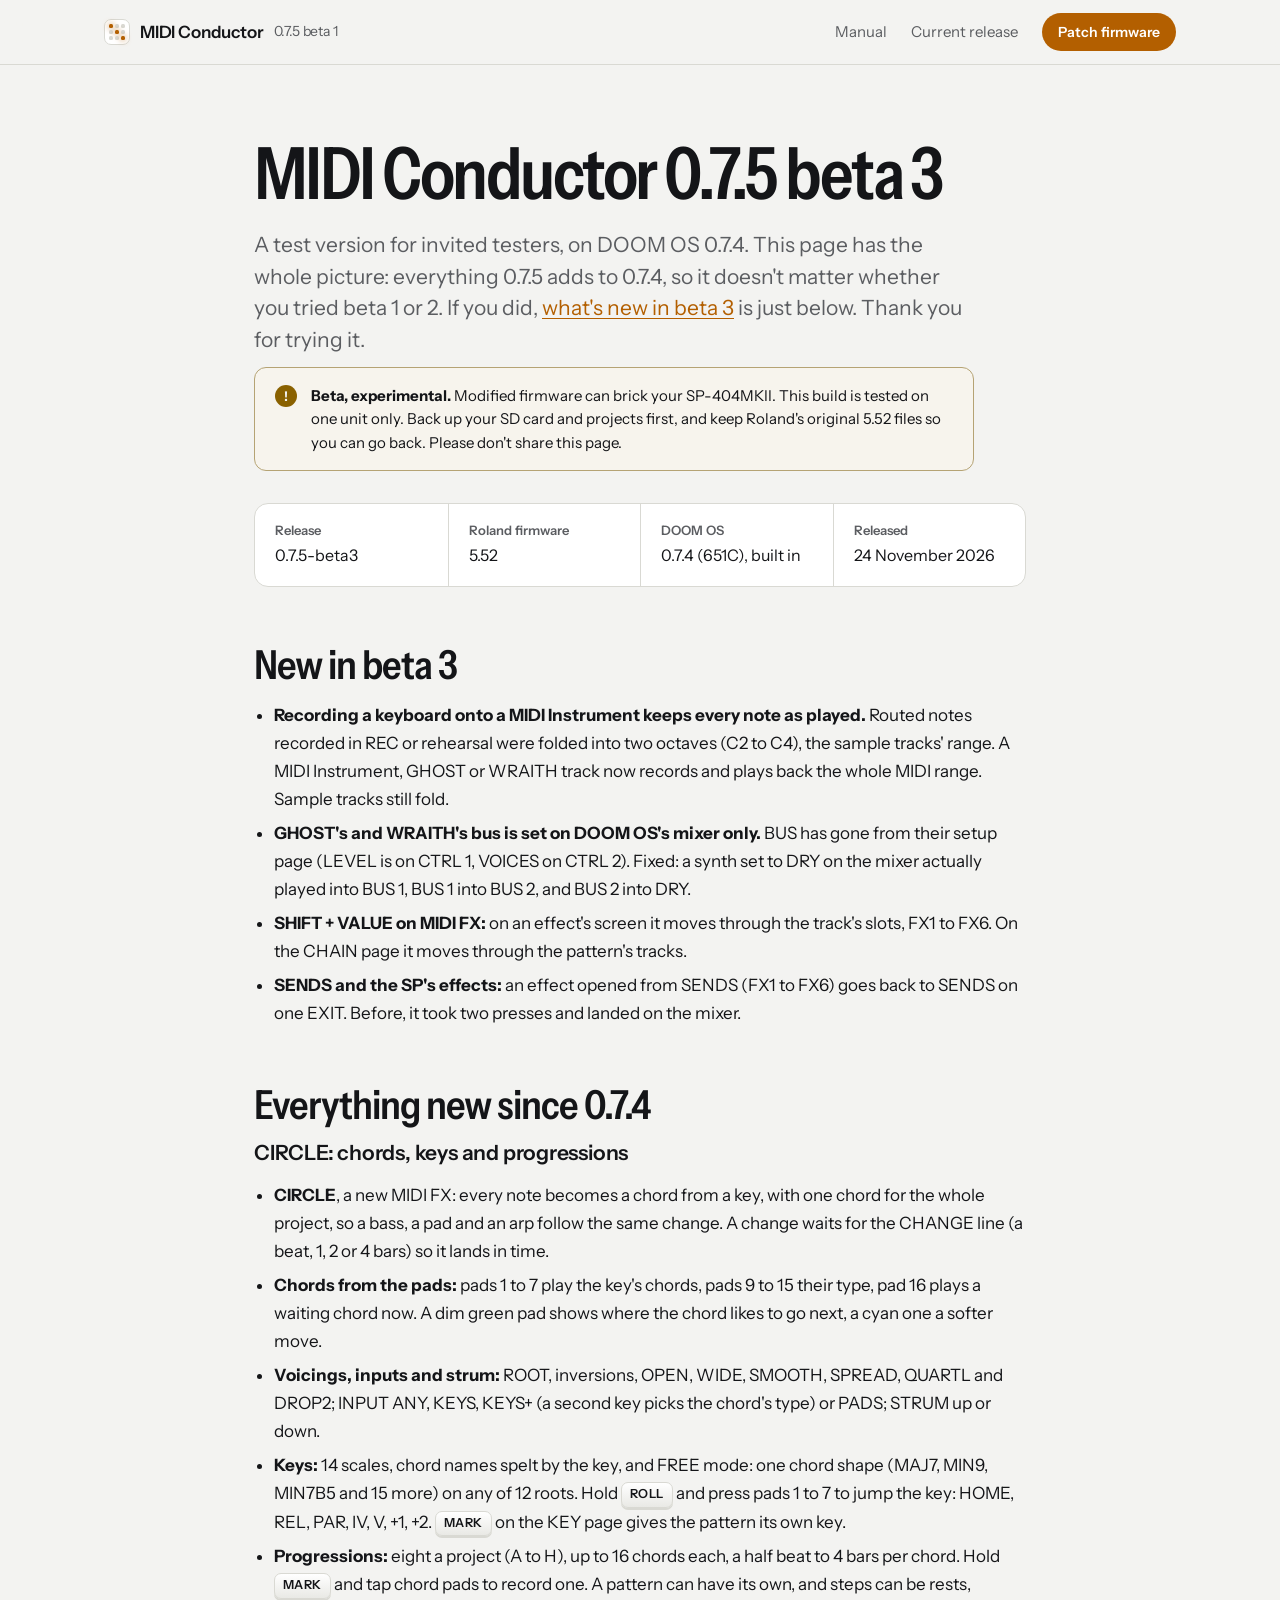
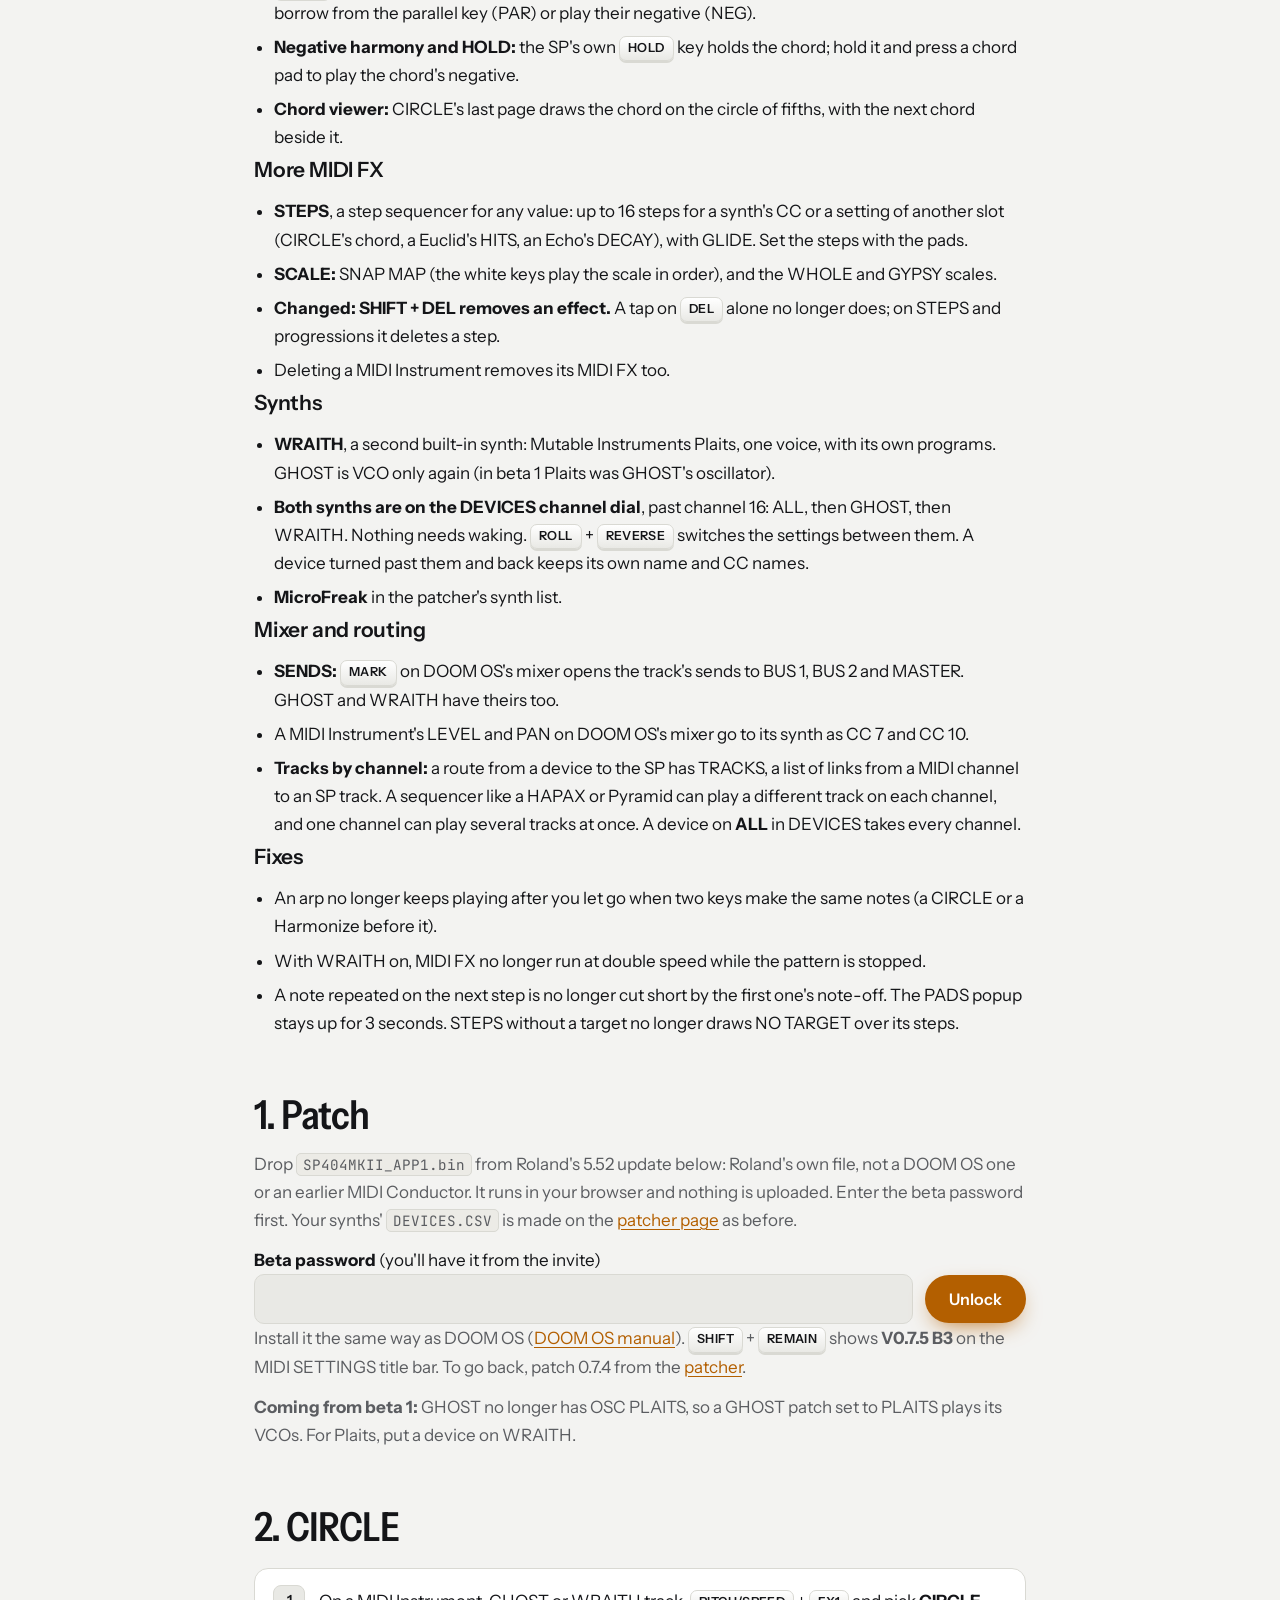
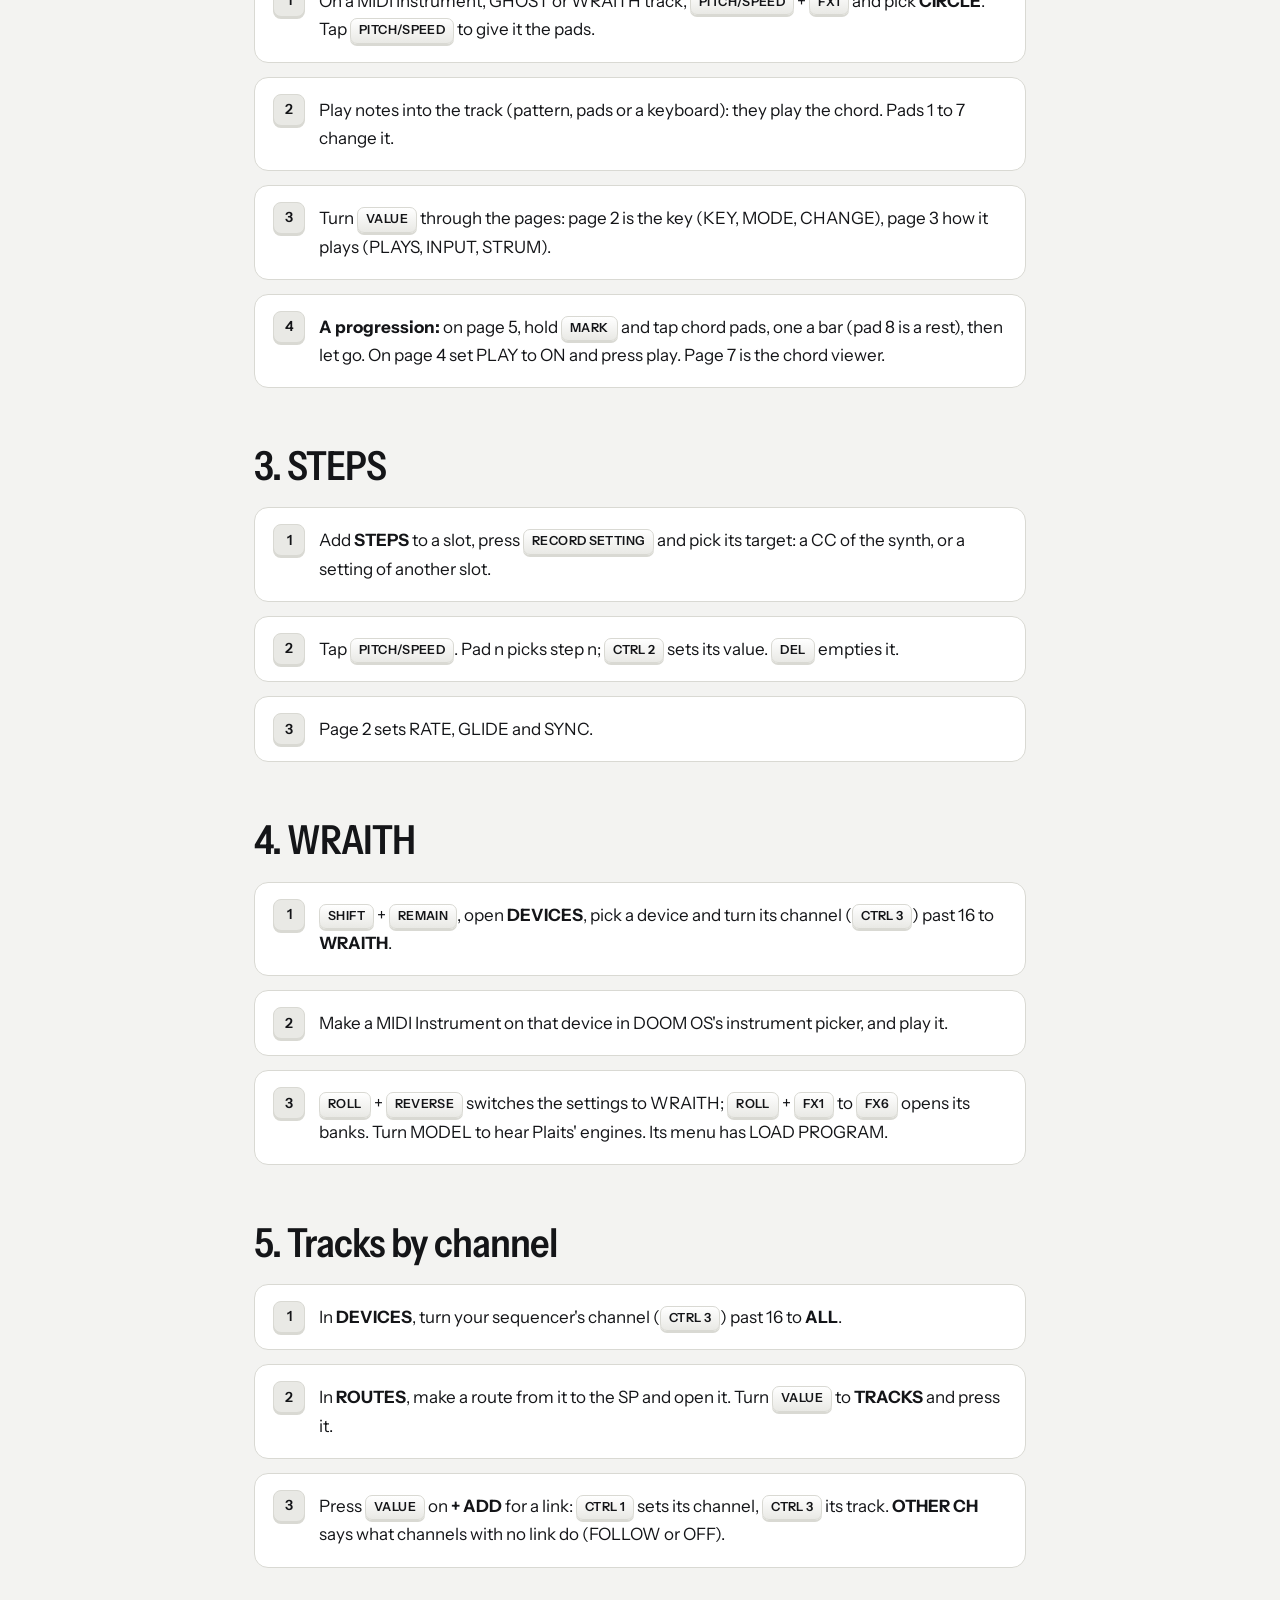
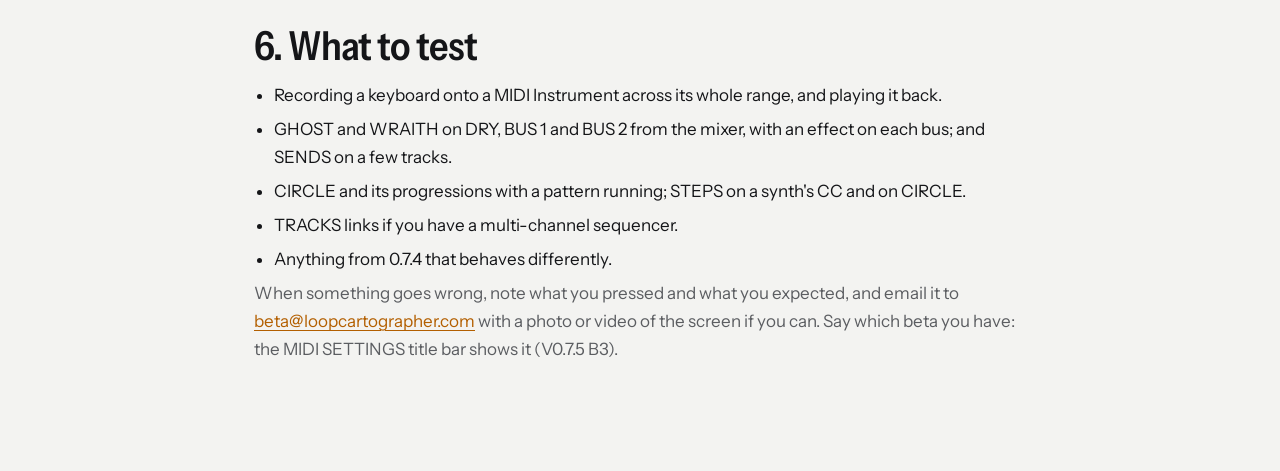
==== commit 85a3bbef: "Beta 0.7.5-beta3: MIDI Instruments record the whole range; GHOST/WRAITH bus on the mixer only (and o" ====
--- a/beta/index.html
+++ b/beta/index.html
@@ -1,7 +1,7 @@
 <!doctype html>
 <html lang="en"><head><meta charset="utf-8">
 <meta name="viewport" content="width=device-width,initial-scale=1,viewport-fit=cover">
-<title>MIDI Conductor 0.7.5 Beta 2</title>
+<title>MIDI Conductor 0.7.5 Beta 3</title>
 <meta name="robots" content="noindex">
 <link rel="icon" href="../favicon.svg" type="image/svg+xml"><link rel="icon" href="../favicon-32.png" sizes="32x32" type="image/png"><link rel="apple-touch-icon" href="../apple-touch-icon.png"><meta name="description" content="A test version of MIDI Conductor 0.7.5 for invited testers.">
 <link rel="preconnect" href="https://fonts.googleapis.com"><link rel="preconnect" href="https://fonts.gstatic.com" crossorigin>
@@ -18,30 +18,59 @@
 </div></header>
 
 <main class="wrap tool">
-<h1>MIDI Conductor 0.7.5 beta 2</h1>
-<p class="lead">The second test version for invited testers. CIRCLE grows progressions, a chord viewer, FREE chords and negative harmony. STEPS is a new step sequencer for any setting. Plaits moves out of GHOST into a synth of its own, WRAITH. A track's effect sends get their own screen, and one MIDI cable can play a different SP track on each channel. Thank you for trying it.</p>
+<h1>MIDI Conductor 0.7.5 beta 3</h1>
+<p class="lead">A test version for invited testers, on DOOM OS 0.7.4. This page has the whole picture: everything 0.7.5 adds to 0.7.4, so it doesn't matter whether you tried beta 1 or 2. If you did, <a href="#beta3">what's new in beta 3</a> is just below. Thank you for trying it.</p>
 <div class="warn"><p><b>Beta, experimental.</b> Modified firmware can brick your SP-404MKII. This build is tested on one unit only. Back up your SD card and projects first, and keep Roland's original 5.52 files so you can go back. Please don't share this page.</p></div>
 <div class="release">
-<div><h3>Release</h3><p><span data-release="version">0.7.5-beta2</span></p></div>
+<div><h3>Release</h3><p><span data-release="version">0.7.5-beta3</span></p></div>
 <div><h3>Roland firmware</h3><p><span data-release="firmware">5.52</span></p></div>
 <div><h3>DOOM OS</h3><p>0.7.4 (651C), built in</p></div>
-<div><h3>Released</h3><p><span data-release="released">23 November 2026</span></p></div>
+<div><h3>Released</h3><p><span data-release="released">24 November 2026</span></p></div>
 </div>
 
-<h2>What's new since beta 1</h2>
+<h2 id="beta3">New in beta 3</h2>
 <ul class="new">
-<li><b>CIRCLE progressions:</b> eight a project (A to H), up to 16 chords each, a half beat to 4 bars per chord. Hold <kbd>MARK</kbd> on a progression page and tap chord pads to record one. PLAY ON follows it from play, and a pattern can have its own. Steps can be rests, borrow from the parallel key (PAR) or play their negative (NEG).</li>
-<li><b>Chord viewer:</b> CIRCLE's last page draws the chord on the circle of fifths, with the next chord's notes beside it.</li>
-<li><b>FREE mode:</b> CIRCLE's MODE past the scales. One chord shape (MAJ7, MIN9, MIN7B5 and 15 more) on any of 12 roots, played from pads 1 to 12.</li>
-<li><b>Negative harmony:</b> hold the SP's <kbd>HOLD</kbd> and press a chord pad to play its negative. A tap on <kbd>HOLD</kbd> holds the chord. HOLD is now the SP's own key, so pad 8 is free.</li>
-<li><b>INPUT PADS:</b> CIRCLE's chord pads play the chord themselves, at once, without waiting for the CHANGE line.</li>
-<li><b>STEPS</b>, a new MIDI FX: up to 16 steps of values for a CC or any setting of another slot (CIRCLE's chord, a Euclid's HITS, an Echo's DECAY), with GLIDE. Set steps with the pads.</li>
-<li><b>WRAITH</b>, a second built-in synth: Mutable Instruments Plaits, one voice, with programs of its own. GHOST is back to its VCOs. Both are found on the DEVICES channel dial, past channel 16: GHOST, then WRAITH. No waking needed.</li>
-<li><b>SENDS:</b> <kbd>MARK</kbd> on DOOM OS's mixer opens the track's sends to BUS 1, BUS 2 and MASTER.</li>
-<li><b>Tracks by channel:</b> a route from a device to the SP gets TRACKS, a list of links from a MIDI channel to an SP track. A sequencer like a HAPAX or Pyramid can play a different track on each channel, and one channel can play several tracks at once.</li>
+<li><b>Recording a keyboard onto a MIDI Instrument keeps every note as played.</b> Routed notes recorded in REC or rehearsal were folded into two octaves (C2 to C4), the sample tracks' range. A MIDI Instrument, GHOST or WRAITH track now records and plays back the whole MIDI range. Sample tracks still fold.</li>
+<li><b>GHOST's and WRAITH's bus is set on DOOM OS's mixer only.</b> BUS has gone from their setup page (LEVEL is on CTRL 1, VOICES on CTRL 2). Fixed: a synth set to DRY on the mixer actually played into BUS 1, BUS 1 into BUS 2, and BUS 2 into DRY.</li>
+<li><b>SHIFT + VALUE on MIDI FX:</b> on an effect's screen it moves through the track's slots, FX1 to FX6. On the CHAIN page it moves through the pattern's tracks.</li>
+<li><b>SENDS and the SP's effects:</b> an effect opened from SENDS (FX1 to FX6) goes back to SENDS on one EXIT. Before, it took two presses and landed on the mixer.</li>
+</ul>
+
+<h2>Everything new since 0.7.4</h2>
+<h3>CIRCLE: chords, keys and progressions</h3>
+<ul class="new">
+<li><b>CIRCLE</b>, a new MIDI FX: every note becomes a chord from a key, with one chord for the whole project, so a bass, a pad and an arp follow the same change. A change waits for the CHANGE line (a beat, 1, 2 or 4 bars) so it lands in time.</li>
+<li><b>Chords from the pads:</b> pads 1 to 7 play the key's chords, pads 9 to 15 their type, pad 16 plays a waiting chord now. A dim green pad shows where the chord likes to go next, a cyan one a softer move.</li>
+<li><b>Voicings, inputs and strum:</b> ROOT, inversions, OPEN, WIDE, SMOOTH, SPREAD, QUARTL and DROP2; INPUT ANY, KEYS, KEYS+ (a second key picks the chord's type) or PADS; STRUM up or down.</li>
+<li><b>Keys:</b> 14 scales, chord names spelt by the key, and FREE mode: one chord shape (MAJ7, MIN9, MIN7B5 and 15 more) on any of 12 roots. Hold <kbd>ROLL</kbd> and press pads 1 to 7 to jump the key: HOME, REL, PAR, IV, V, +1, +2. <kbd>MARK</kbd> on the KEY page gives the pattern its own key.</li>
+<li><b>Progressions:</b> eight a project (A to H), up to 16 chords each, a half beat to 4 bars per chord. Hold <kbd>MARK</kbd> and tap chord pads to record one. A pattern can have its own, and steps can be rests, borrow from the parallel key (PAR) or play their negative (NEG).</li>
+<li><b>Negative harmony and HOLD:</b> the SP's own <kbd>HOLD</kbd> key holds the chord; hold it and press a chord pad to play the chord's negative.</li>
+<li><b>Chord viewer:</b> CIRCLE's last page draws the chord on the circle of fifths, with the next chord beside it.</li>
+</ul>
+<h3>More MIDI FX</h3>
+<ul class="new">
+<li><b>STEPS</b>, a step sequencer for any value: up to 16 steps for a synth's CC or a setting of another slot (CIRCLE's chord, a Euclid's HITS, an Echo's DECAY), with GLIDE. Set the steps with the pads.</li>
+<li><b>SCALE:</b> SNAP MAP (the white keys play the scale in order), and the WHOLE and GYPSY scales.</li>
+<li><b>Changed: SHIFT + DEL removes an effect.</b> A tap on <kbd>DEL</kbd> alone no longer does; on STEPS and progressions it deletes a step.</li>
+<li>Deleting a MIDI Instrument removes its MIDI FX too.</li>
+</ul>
+<h3>Synths</h3>
+<ul class="new">
+<li><b>WRAITH</b>, a second built-in synth: Mutable Instruments Plaits, one voice, with its own programs. GHOST is VCO only again (in beta 1 Plaits was GHOST's oscillator).</li>
+<li><b>Both synths are on the DEVICES channel dial</b>, past channel 16: ALL, then GHOST, then WRAITH. Nothing needs waking. <kbd>ROLL</kbd> + <kbd>REVERSE</kbd> switches the settings between them. A device turned past them and back keeps its own name and CC names.</li>
 <li><b>MicroFreak</b> in the patcher's synth list.</li>
-<li><b>Changed: SHIFT + DEL removes an effect.</b> A tap on <kbd>DEL</kbd> alone no longer does: on STEPS and progressions it deletes a step.</li>
-<li><b>Fixes:</b> an arp no longer keeps playing after you let go when two held keys make the same notes (a CIRCLE or a Harmonize before it). With WRAITH on, MIDI FX no longer run at double speed while the pattern is stopped. A device turned past GHOST or WRAITH on the channel dial gets its own name and CC names back. A note repeated on the next step is no longer cut short by the first one's note-off. The PADS popup stays up for 3 seconds. STEPS without a target no longer draws NO TARGET over its steps. CIRCLE spells its key by the mode (DB MAJOR, but C# MINOR). CIRCLE's KEY page hint reads MARK PTN KEY.</li>
+</ul>
+<h3>Mixer and routing</h3>
+<ul class="new">
+<li><b>SENDS:</b> <kbd>MARK</kbd> on DOOM OS's mixer opens the track's sends to BUS 1, BUS 2 and MASTER. GHOST and WRAITH have theirs too.</li>
+<li>A MIDI Instrument's LEVEL and PAN on DOOM OS's mixer go to its synth as CC 7 and CC 10.</li>
+<li><b>Tracks by channel:</b> a route from a device to the SP has TRACKS, a list of links from a MIDI channel to an SP track. A sequencer like a HAPAX or Pyramid can play a different track on each channel, and one channel can play several tracks at once. A device on <b>ALL</b> in DEVICES takes every channel.</li>
+</ul>
+<h3>Fixes</h3>
+<ul class="new">
+<li>An arp no longer keeps playing after you let go when two keys make the same notes (a CIRCLE or a Harmonize before it).</li>
+<li>With WRAITH on, MIDI FX no longer run at double speed while the pattern is stopped.</li>
+<li>A note repeated on the next step is no longer cut short by the first one's note-off. The PADS popup stays up for 3 seconds. STEPS without a target no longer draws NO TARGET over its steps.</li>
 </ul>
 
 <h2 id="get">1. Patch</h2>
@@ -52,49 +81,54 @@
 <p id="pwmsg" role="status" style="margin:0;color:var(--dim)"></p>
 </form>
 <div id="patcher"></div>
-<p>Install it the same way as DOOM OS (<a href="https://klangfeldlabs.com/doom-os/manual/">DOOM OS manual</a>). <kbd>SHIFT</kbd> + <kbd>REMAIN</kbd> shows <b>V0.7.5 B2</b> on the MIDI SETTINGS title bar. To go back, patch 0.7.4 from the <a href="../patcher.html">patcher</a>.</p>
-<p><b>Coming from beta 1:</b> GHOST no longer has OSC PLAITS, so a GHOST patch set to PLAITS plays its VCOs. For Plaits, put a device on WRAITH (below).</p>
+<p>Install it the same way as DOOM OS (<a href="https://klangfeldlabs.com/doom-os/manual/">DOOM OS manual</a>). <kbd>SHIFT</kbd> + <kbd>REMAIN</kbd> shows <b>V0.7.5 B3</b> on the MIDI SETTINGS title bar. To go back, patch 0.7.4 from the <a href="../patcher.html">patcher</a>.</p>
+<p><b>Coming from beta 1:</b> GHOST no longer has OSC PLAITS, so a GHOST patch set to PLAITS plays its VCOs. For Plaits, put a device on WRAITH.</p>
 
-<h2>2. CIRCLE progressions</h2>
+<h2>2. CIRCLE</h2>
 <ol class="steps">
 <li>On a MIDI Instrument, GHOST or WRAITH track, <kbd>PITCH/SPEED</kbd> + <kbd>FX1</kbd> and pick <b>CIRCLE</b>. Tap <kbd>PITCH/SPEED</kbd> to give it the pads.</li>
-<li>Turn <kbd>VALUE</kbd> to page 5. Hold <kbd>MARK</kbd> and tap chord pads 1 to 7, one a bar (pad 8 is a rest). Let go of <kbd>MARK</kbd>.</li>
-<li>On page 4, set PLAY to ON and press play: the chord follows the progression. Tap <kbd>MARK</kbd> there to give it to the pattern you're on.</li>
-<li>On pages 5 and 6, pick a step with its pad and change its CHORD, TYPE, LENGTH, VOICE or COLOUR with the dials. <kbd>DEL</kbd> deletes the step.</li>
-<li>Page 7 is the chord viewer.</li>
+<li>Play notes into the track (pattern, pads or a keyboard): they play the chord. Pads 1 to 7 change it.</li>
+<li>Turn <kbd>VALUE</kbd> through the pages: page 2 is the key (KEY, MODE, CHANGE), page 3 how it plays (PLAYS, INPUT, STRUM).</li>
+<li><b>A progression:</b> on page 5, hold <kbd>MARK</kbd> and tap chord pads, one a bar (pad 8 is a rest), then let go. On page 4 set PLAY to ON and press play. Page 7 is the chord viewer.</li>
 </ol>
 
 <h2>3. STEPS</h2>
 <ol class="steps">
 <li>Add <b>STEPS</b> to a slot, press <kbd>RECORD SETTING</kbd> and pick its target: a CC of the synth, or a setting of another slot.</li>
-<li>Tap <kbd>PITCH/SPEED</kbd>. Pad n picks step n; <kbd>CTRL 2</kbd> sets its VALUE. <kbd>DEL</kbd> empties it.</li>
-<li>Page 2 sets RATE, GLIDE and SYNC (from play, or from the pattern's top).</li>
+<li>Tap <kbd>PITCH/SPEED</kbd>. Pad n picks step n; <kbd>CTRL 2</kbd> sets its value. <kbd>DEL</kbd> empties it.</li>
+<li>Page 2 sets RATE, GLIDE and SYNC.</li>
 </ol>
 
 <h2>4. WRAITH</h2>
 <ol class="steps">
 <li><kbd>SHIFT</kbd> + <kbd>REMAIN</kbd>, open <b>DEVICES</b>, pick a device and turn its channel (<kbd>CTRL 3</kbd>) past 16 to <b>WRAITH</b>.</li>
 <li>Make a MIDI Instrument on that device in DOOM OS's instrument picker, and play it.</li>
-<li><kbd>ROLL</kbd> + <kbd>REVERSE</kbd> switches the settings between GHOST and WRAITH. <kbd>ROLL</kbd> + <kbd>FX1</kbd> to <kbd>FX6</kbd> then opens WRAITH's banks; turn MODEL to hear Plaits' engines. Its menu has LOAD PROGRAM.</li>
+<li><kbd>ROLL</kbd> + <kbd>REVERSE</kbd> switches the settings to WRAITH; <kbd>ROLL</kbd> + <kbd>FX1</kbd> to <kbd>FX6</kbd> opens its banks. Turn MODEL to hear Plaits' engines. Its menu has LOAD PROGRAM.</li>
 </ol>
 
-<h2>5. What to test</h2>
+<h2>5. Tracks by channel</h2>
+<ol class="steps">
+<li>In <b>DEVICES</b>, turn your sequencer's channel (<kbd>CTRL 3</kbd>) past 16 to <b>ALL</b>.</li>
+<li>In <b>ROUTES</b>, make a route from it to the SP and open it. Turn <kbd>VALUE</kbd> to <b>TRACKS</b> and press it.</li>
+<li>Press <kbd>VALUE</kbd> on <b>+ ADD</b> for a link: <kbd>CTRL 1</kbd> sets its channel, <kbd>CTRL 3</kbd> its track. <b>OTHER CH</b> says what channels with no link do (FOLLOW or OFF).</li>
+</ol>
+
+<h2>6. What to test</h2>
 <ul class="new">
-<li>Progressions with a pattern running, rests, PAR and NEG steps, and patterns with their own progression as you switch.</li>
-<li>STEPS on a synth's CC and on CIRCLE's CHORD or TYPE, with and without GLIDE.</li>
-<li>WRAITH and GHOST playing together, and the CPU meter on GHOST's SETUP.</li>
-<li>SENDS on a few tracks, and TRACKS links if you have a multi-channel sequencer.</li>
-<li>Anything from beta 1 or 0.7.4 that behaves differently.</li>
+<li>Recording a keyboard onto a MIDI Instrument across its whole range, and playing it back.</li>
+<li>GHOST and WRAITH on DRY, BUS 1 and BUS 2 from the mixer, with an effect on each bus; and SENDS on a few tracks.</li>
+<li>CIRCLE and its progressions with a pattern running; STEPS on a synth's CC and on CIRCLE.</li>
+<li>TRACKS links if you have a multi-channel sequencer.</li>
+<li>Anything from 0.7.4 that behaves differently.</li>
 </ul>
-<p>A full description of every MIDI FX screen and setting is in the MIDI FX reference that came with the invite.</p>
-<p>When something goes wrong, note what you pressed and what you expected, and email it to <a href="mailto:beta@loopcartographer.com">beta@loopcartographer.com</a> with a photo or video of the screen if you can. Say which beta you have: the MIDI SETTINGS title bar shows it (V0.7.5 B2).</p>
+<p>When something goes wrong, note what you pressed and what you expected, and email it to <a href="mailto:beta@loopcartographer.com">beta@loopcartographer.com</a> with a photo or video of the screen if you can. Say which beta you have: the MIDI SETTINGS title bar shows it (V0.7.5 B3).</p>
 </main>
 
 <script>
 // The patch is encrypted (AES-256-GCM, key from the password with PBKDF2-SHA256): only testers with the password can
 // patch. The password is not in this page or the repository.
 (function () {
-  var ENC = "releases/0.7.5-beta2/patcher.enc?v=b101ef71";
+  var ENC = "releases/0.7.5-beta3/patcher.enc?v=1966299d";
   var f = document.getElementById("unlock"), msg = document.getElementById("pwmsg");
   var b64 = function (s) { return Uint8Array.from(atob(s), function (c) { return c.charCodeAt(0); }); };
   f.addEventListener("submit", function (e) {
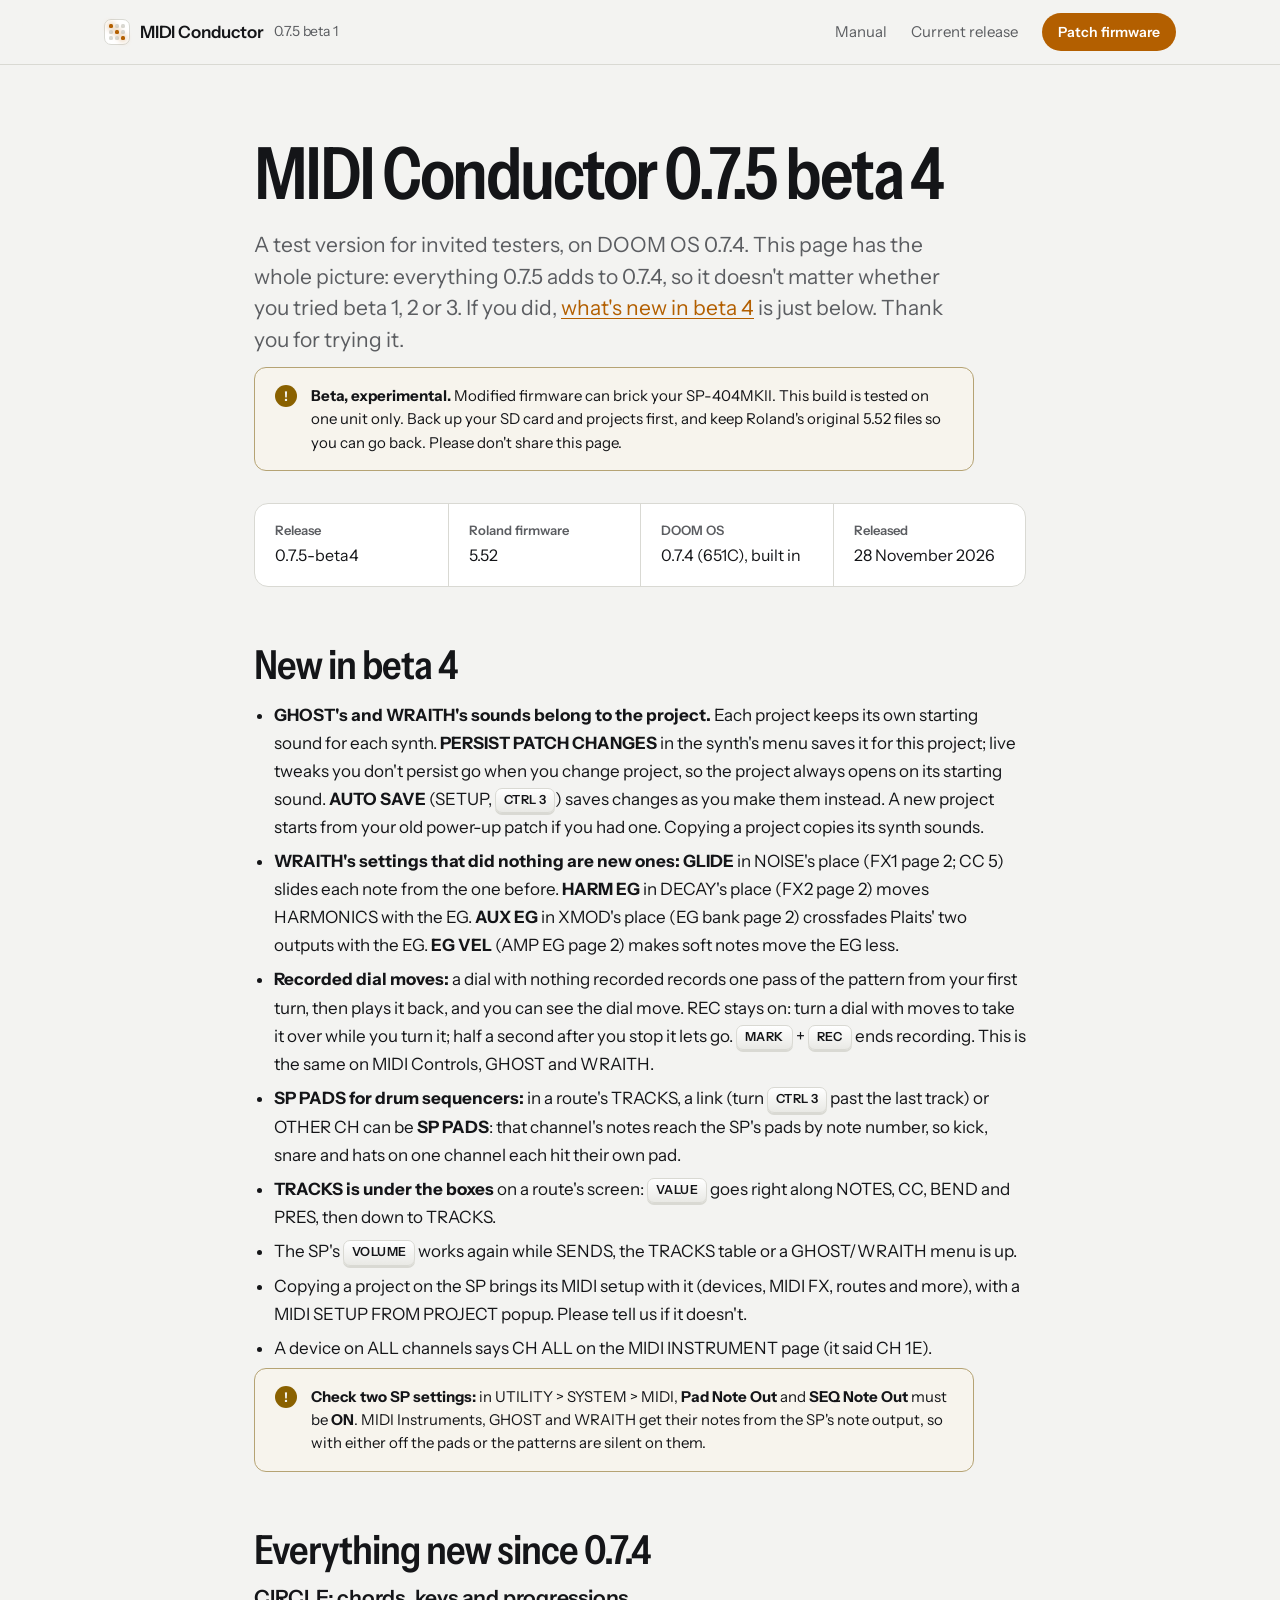
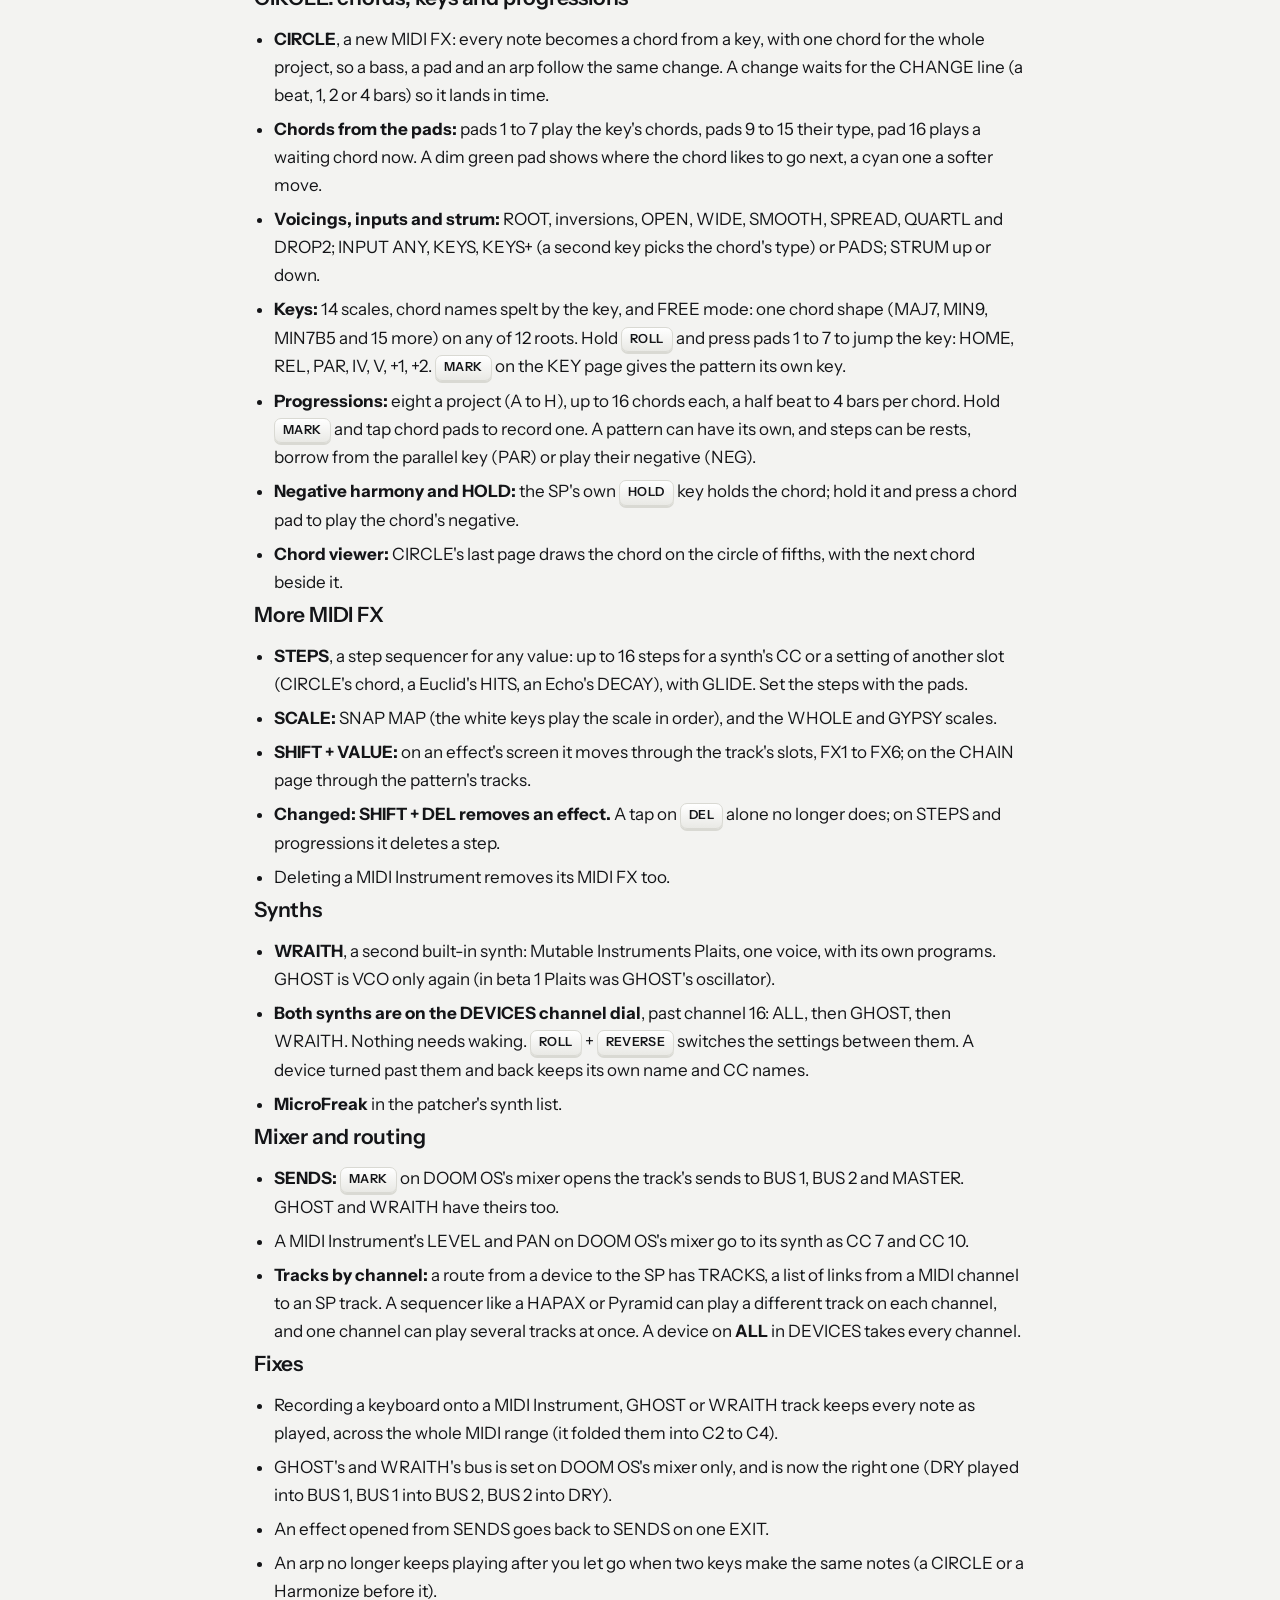
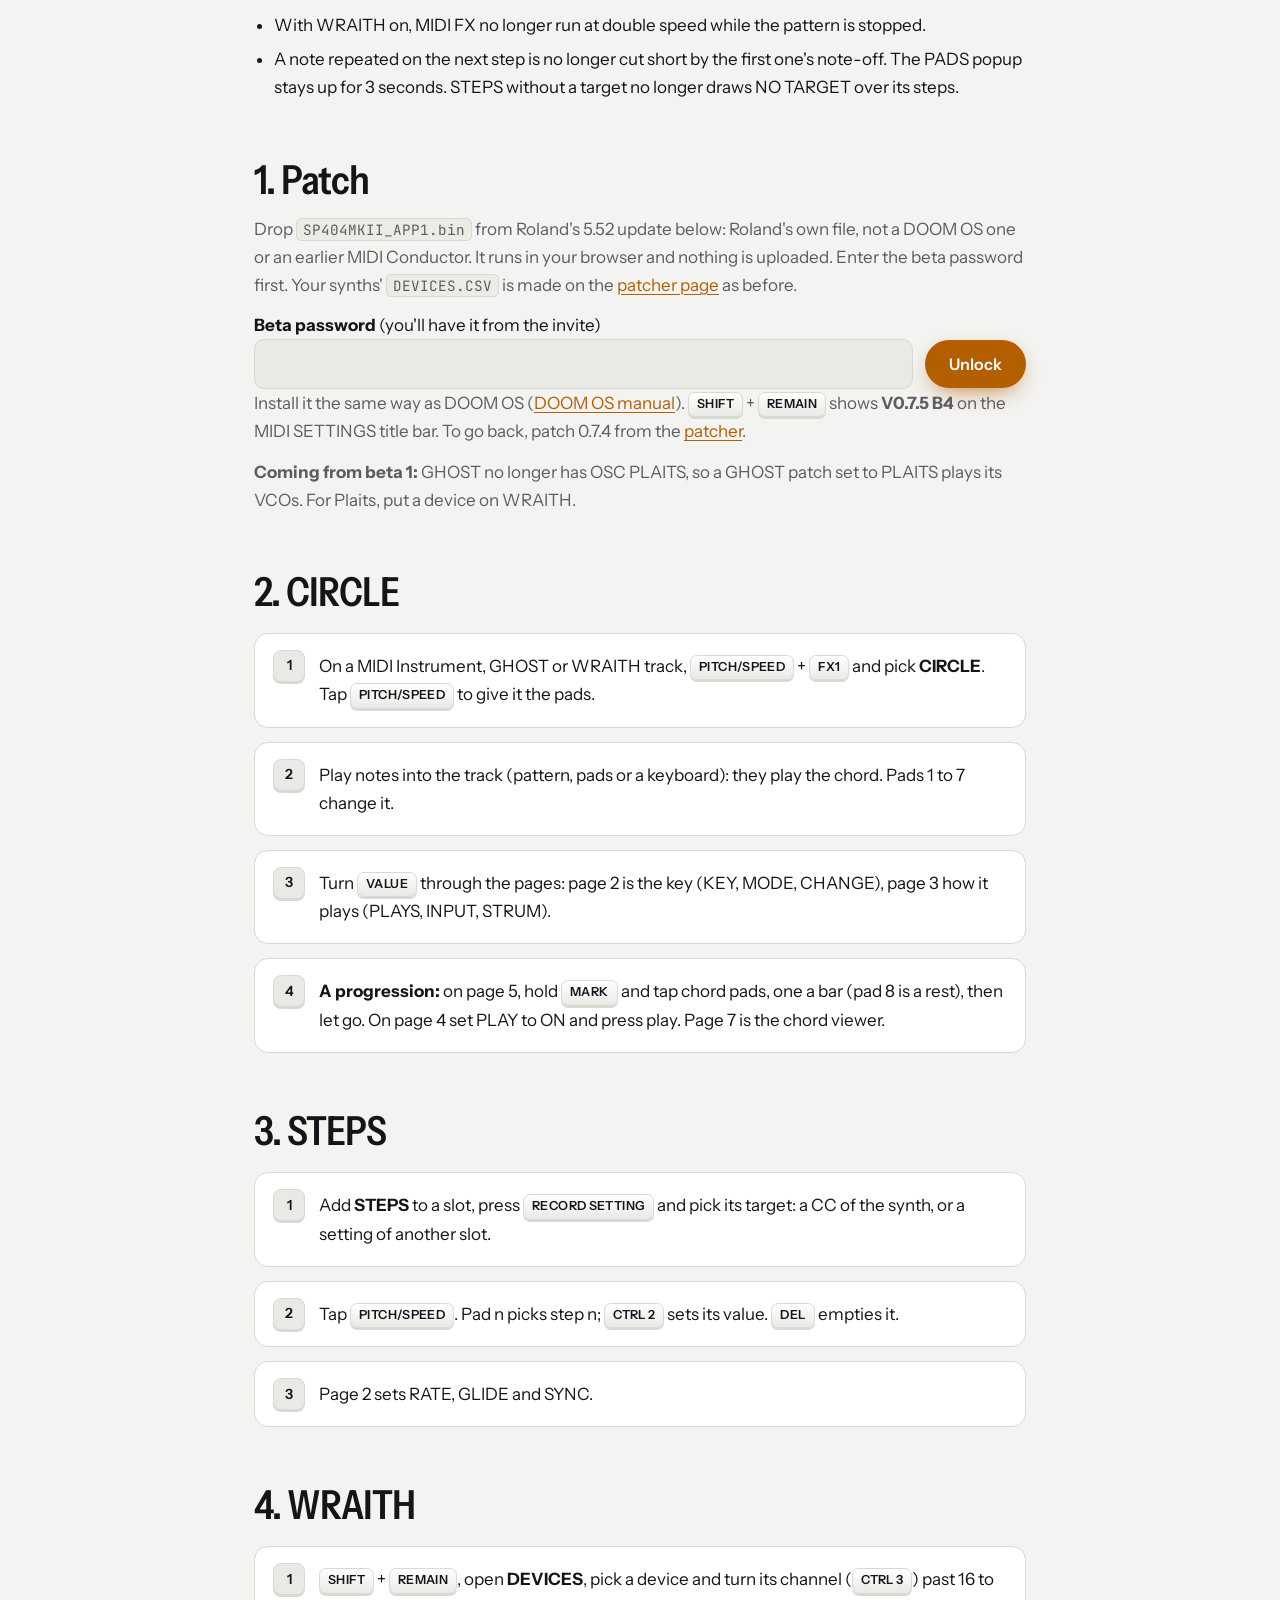
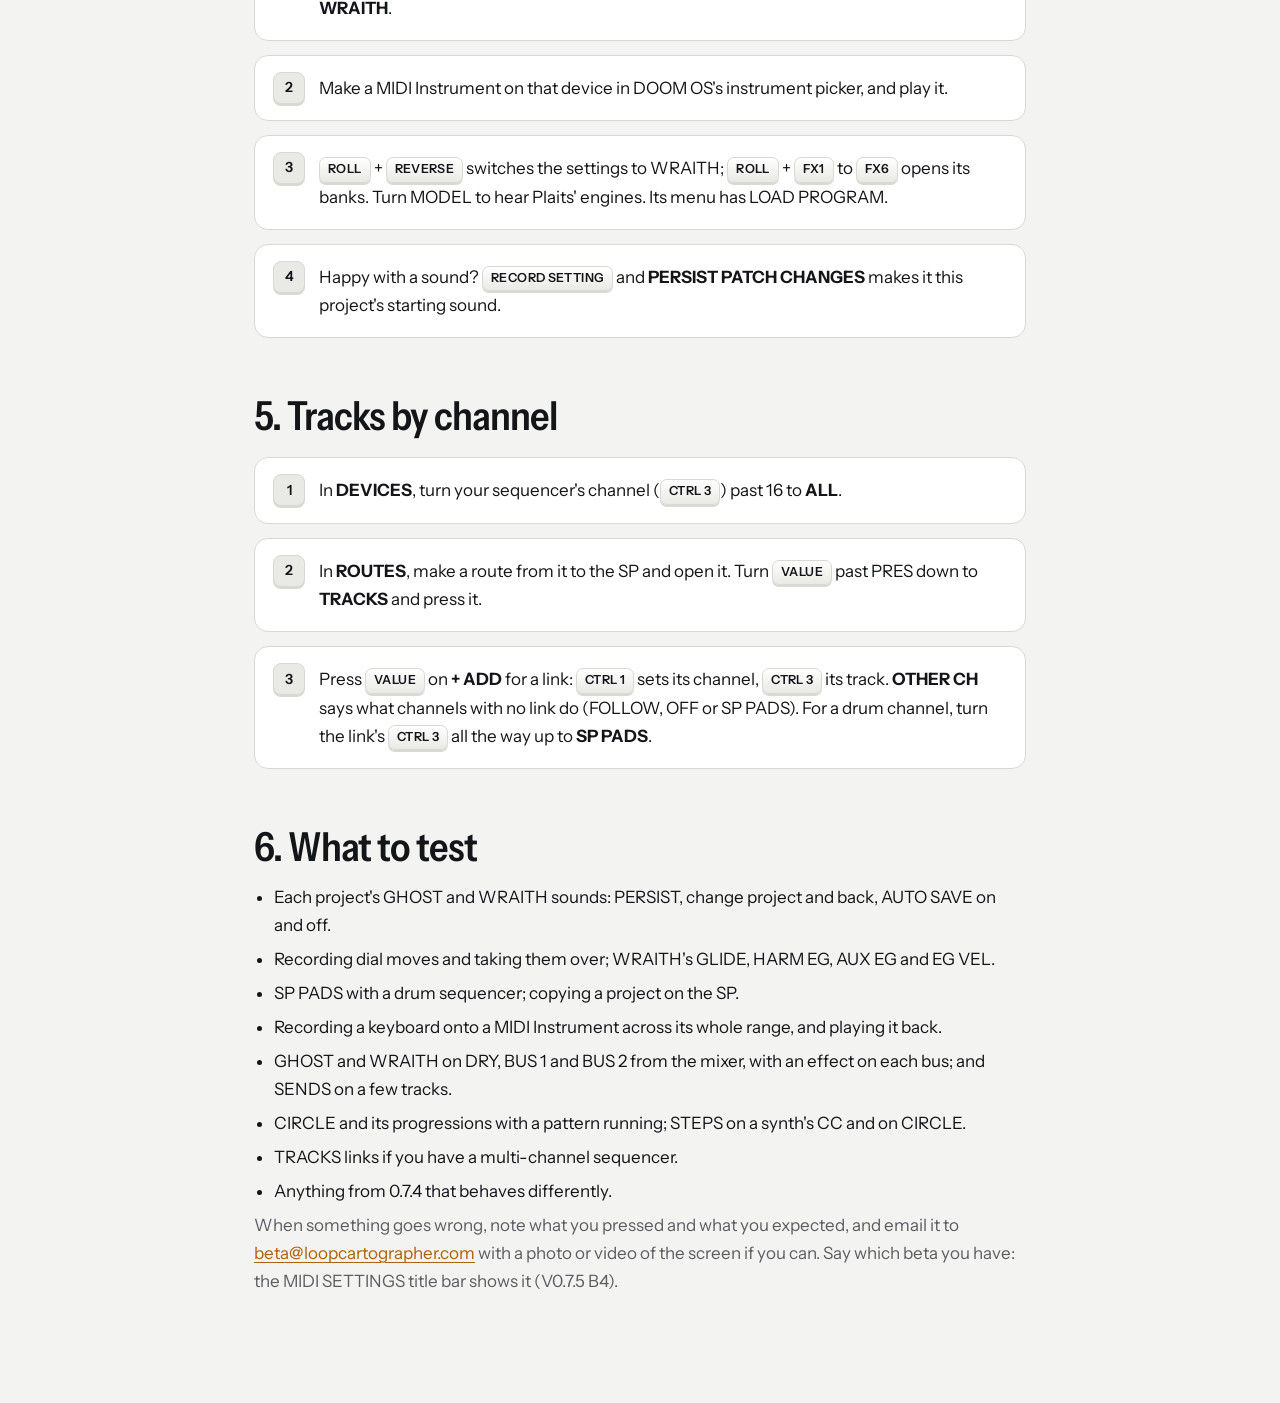
==== commit 7fa7a277: "Beta 0.7.5-beta4: GHOST and WRAITH sounds per project (PERSIST, AUTO SAVE); WRAITH's GLIDE, HARM EG," ====
--- a/beta/index.html
+++ b/beta/index.html
@@ -18,23 +18,28 @@
 </div></header>
 
 <main class="wrap tool">
-<h1>MIDI Conductor 0.7.5 beta 3</h1>
-<p class="lead">A test version for invited testers, on DOOM OS 0.7.4. This page has the whole picture: everything 0.7.5 adds to 0.7.4, so it doesn't matter whether you tried beta 1 or 2. If you did, <a href="#beta3">what's new in beta 3</a> is just below. Thank you for trying it.</p>
+<h1>MIDI Conductor 0.7.5 beta 4</h1>
+<p class="lead">A test version for invited testers, on DOOM OS 0.7.4. This page has the whole picture: everything 0.7.5 adds to 0.7.4, so it doesn't matter whether you tried beta 1, 2 or 3. If you did, <a href="#beta4">what's new in beta 4</a> is just below. Thank you for trying it.</p>
 <div class="warn"><p><b>Beta, experimental.</b> Modified firmware can brick your SP-404MKII. This build is tested on one unit only. Back up your SD card and projects first, and keep Roland's original 5.52 files so you can go back. Please don't share this page.</p></div>
 <div class="release">
-<div><h3>Release</h3><p><span data-release="version">0.7.5-beta3</span></p></div>
+<div><h3>Release</h3><p><span data-release="version">0.7.5-beta4</span></p></div>
 <div><h3>Roland firmware</h3><p><span data-release="firmware">5.52</span></p></div>
 <div><h3>DOOM OS</h3><p>0.7.4 (651C), built in</p></div>
-<div><h3>Released</h3><p><span data-release="released">24 November 2026</span></p></div>
+<div><h3>Released</h3><p><span data-release="released">28 November 2026</span></p></div>
 </div>
 
-<h2 id="beta3">New in beta 3</h2>
+<h2 id="beta4">New in beta 4</h2>
 <ul class="new">
-<li><b>Recording a keyboard onto a MIDI Instrument keeps every note as played.</b> Routed notes recorded in REC or rehearsal were folded into two octaves (C2 to C4), the sample tracks' range. A MIDI Instrument, GHOST or WRAITH track now records and plays back the whole MIDI range. Sample tracks still fold.</li>
-<li><b>GHOST's and WRAITH's bus is set on DOOM OS's mixer only.</b> BUS has gone from their setup page (LEVEL is on CTRL 1, VOICES on CTRL 2). Fixed: a synth set to DRY on the mixer actually played into BUS 1, BUS 1 into BUS 2, and BUS 2 into DRY.</li>
-<li><b>SHIFT + VALUE on MIDI FX:</b> on an effect's screen it moves through the track's slots, FX1 to FX6. On the CHAIN page it moves through the pattern's tracks.</li>
-<li><b>SENDS and the SP's effects:</b> an effect opened from SENDS (FX1 to FX6) goes back to SENDS on one EXIT. Before, it took two presses and landed on the mixer.</li>
+<li><b>GHOST's and WRAITH's sounds belong to the project.</b> Each project keeps its own starting sound for each synth. <b>PERSIST PATCH CHANGES</b> in the synth's menu saves it for this project; live tweaks you don't persist go when you change project, so the project always opens on its starting sound. <b>AUTO SAVE</b> (SETUP, <kbd>CTRL 3</kbd>) saves changes as you make them instead. A new project starts from your old power-up patch if you had one. Copying a project copies its synth sounds.</li>
+<li><b>WRAITH's settings that did nothing are new ones:</b> <b>GLIDE</b> in NOISE's place (FX1 page 2; CC 5) slides each note from the one before. <b>HARM EG</b> in DECAY's place (FX2 page 2) moves HARMONICS with the EG. <b>AUX EG</b> in XMOD's place (EG bank page 2) crossfades Plaits' two outputs with the EG. <b>EG VEL</b> (AMP EG page 2) makes soft notes move the EG less.</li>
+<li><b>Recorded dial moves:</b> a dial with nothing recorded records one pass of the pattern from your first turn, then plays it back, and you can see the dial move. REC stays on: turn a dial with moves to take it over while you turn it; half a second after you stop it lets go. <kbd>MARK</kbd> + <kbd>REC</kbd> ends recording. This is the same on MIDI Controls, GHOST and WRAITH.</li>
+<li><b>SP PADS for drum sequencers:</b> in a route's TRACKS, a link (turn <kbd>CTRL 3</kbd> past the last track) or OTHER CH can be <b>SP PADS</b>: that channel's notes reach the SP's pads by note number, so kick, snare and hats on one channel each hit their own pad.</li>
+<li><b>TRACKS is under the boxes</b> on a route's screen: <kbd>VALUE</kbd> goes right along NOTES, CC, BEND and PRES, then down to TRACKS.</li>
+<li>The SP's <kbd>VOLUME</kbd> works again while SENDS, the TRACKS table or a GHOST/WRAITH menu is up.</li>
+<li>Copying a project on the SP brings its MIDI setup with it (devices, MIDI FX, routes and more), with a MIDI SETUP FROM PROJECT popup. Please tell us if it doesn't.</li>
+<li>A device on ALL channels says CH ALL on the MIDI INSTRUMENT page (it said CH 1E).</li>
 </ul>
+<div class="warn"><p><b>Check two SP settings:</b> in UTILITY &gt; SYSTEM &gt; MIDI, <b>Pad Note Out</b> and <b>SEQ Note Out</b> must be <b>ON</b>. MIDI Instruments, GHOST and WRAITH get their notes from the SP's note output, so with either off the pads or the patterns are silent on them.</p></div>
 
 <h2>Everything new since 0.7.4</h2>
 <h3>CIRCLE: chords, keys and progressions</h3>
@@ -51,6 +56,7 @@
 <ul class="new">
 <li><b>STEPS</b>, a step sequencer for any value: up to 16 steps for a synth's CC or a setting of another slot (CIRCLE's chord, a Euclid's HITS, an Echo's DECAY), with GLIDE. Set the steps with the pads.</li>
 <li><b>SCALE:</b> SNAP MAP (the white keys play the scale in order), and the WHOLE and GYPSY scales.</li>
+<li><b>SHIFT + VALUE:</b> on an effect's screen it moves through the track's slots, FX1 to FX6; on the CHAIN page through the pattern's tracks.</li>
 <li><b>Changed: SHIFT + DEL removes an effect.</b> A tap on <kbd>DEL</kbd> alone no longer does; on STEPS and progressions it deletes a step.</li>
 <li>Deleting a MIDI Instrument removes its MIDI FX too.</li>
 </ul>
@@ -68,6 +74,9 @@
 </ul>
 <h3>Fixes</h3>
 <ul class="new">
+<li>Recording a keyboard onto a MIDI Instrument, GHOST or WRAITH track keeps every note as played, across the whole MIDI range (it folded them into C2 to C4).</li>
+<li>GHOST's and WRAITH's bus is set on DOOM OS's mixer only, and is now the right one (DRY played into BUS 1, BUS 1 into BUS 2, BUS 2 into DRY).</li>
+<li>An effect opened from SENDS goes back to SENDS on one EXIT.</li>
 <li>An arp no longer keeps playing after you let go when two keys make the same notes (a CIRCLE or a Harmonize before it).</li>
 <li>With WRAITH on, MIDI FX no longer run at double speed while the pattern is stopped.</li>
 <li>A note repeated on the next step is no longer cut short by the first one's note-off. The PADS popup stays up for 3 seconds. STEPS without a target no longer draws NO TARGET over its steps.</li>
@@ -81,7 +90,7 @@
 <p id="pwmsg" role="status" style="margin:0;color:var(--dim)"></p>
 </form>
 <div id="patcher"></div>
-<p>Install it the same way as DOOM OS (<a href="https://klangfeldlabs.com/doom-os/manual/">DOOM OS manual</a>). <kbd>SHIFT</kbd> + <kbd>REMAIN</kbd> shows <b>V0.7.5 B3</b> on the MIDI SETTINGS title bar. To go back, patch 0.7.4 from the <a href="../patcher.html">patcher</a>.</p>
+<p>Install it the same way as DOOM OS (<a href="https://klangfeldlabs.com/doom-os/manual/">DOOM OS manual</a>). <kbd>SHIFT</kbd> + <kbd>REMAIN</kbd> shows <b>V0.7.5 B4</b> on the MIDI SETTINGS title bar. To go back, patch 0.7.4 from the <a href="../patcher.html">patcher</a>.</p>
 <p><b>Coming from beta 1:</b> GHOST no longer has OSC PLAITS, so a GHOST patch set to PLAITS plays its VCOs. For Plaits, put a device on WRAITH.</p>
 
 <h2>2. CIRCLE</h2>
@@ -104,31 +113,35 @@
 <li><kbd>SHIFT</kbd> + <kbd>REMAIN</kbd>, open <b>DEVICES</b>, pick a device and turn its channel (<kbd>CTRL 3</kbd>) past 16 to <b>WRAITH</b>.</li>
 <li>Make a MIDI Instrument on that device in DOOM OS's instrument picker, and play it.</li>
 <li><kbd>ROLL</kbd> + <kbd>REVERSE</kbd> switches the settings to WRAITH; <kbd>ROLL</kbd> + <kbd>FX1</kbd> to <kbd>FX6</kbd> opens its banks. Turn MODEL to hear Plaits' engines. Its menu has LOAD PROGRAM.</li>
+<li>Happy with a sound? <kbd>RECORD SETTING</kbd> and <b>PERSIST PATCH CHANGES</b> makes it this project's starting sound.</li>
 </ol>
 
 <h2>5. Tracks by channel</h2>
 <ol class="steps">
 <li>In <b>DEVICES</b>, turn your sequencer's channel (<kbd>CTRL 3</kbd>) past 16 to <b>ALL</b>.</li>
-<li>In <b>ROUTES</b>, make a route from it to the SP and open it. Turn <kbd>VALUE</kbd> to <b>TRACKS</b> and press it.</li>
-<li>Press <kbd>VALUE</kbd> on <b>+ ADD</b> for a link: <kbd>CTRL 1</kbd> sets its channel, <kbd>CTRL 3</kbd> its track. <b>OTHER CH</b> says what channels with no link do (FOLLOW or OFF).</li>
+<li>In <b>ROUTES</b>, make a route from it to the SP and open it. Turn <kbd>VALUE</kbd> past PRES down to <b>TRACKS</b> and press it.</li>
+<li>Press <kbd>VALUE</kbd> on <b>+ ADD</b> for a link: <kbd>CTRL 1</kbd> sets its channel, <kbd>CTRL 3</kbd> its track. <b>OTHER CH</b> says what channels with no link do (FOLLOW, OFF or SP PADS). For a drum channel, turn the link's <kbd>CTRL 3</kbd> all the way up to <b>SP PADS</b>.</li>
 </ol>
 
 <h2>6. What to test</h2>
 <ul class="new">
+<li>Each project's GHOST and WRAITH sounds: PERSIST, change project and back, AUTO SAVE on and off.</li>
+<li>Recording dial moves and taking them over; WRAITH's GLIDE, HARM EG, AUX EG and EG VEL.</li>
+<li>SP PADS with a drum sequencer; copying a project on the SP.</li>
 <li>Recording a keyboard onto a MIDI Instrument across its whole range, and playing it back.</li>
 <li>GHOST and WRAITH on DRY, BUS 1 and BUS 2 from the mixer, with an effect on each bus; and SENDS on a few tracks.</li>
 <li>CIRCLE and its progressions with a pattern running; STEPS on a synth's CC and on CIRCLE.</li>
 <li>TRACKS links if you have a multi-channel sequencer.</li>
 <li>Anything from 0.7.4 that behaves differently.</li>
 </ul>
-<p>When something goes wrong, note what you pressed and what you expected, and email it to <a href="mailto:beta@loopcartographer.com">beta@loopcartographer.com</a> with a photo or video of the screen if you can. Say which beta you have: the MIDI SETTINGS title bar shows it (V0.7.5 B3).</p>
+<p>When something goes wrong, note what you pressed and what you expected, and email it to <a href="mailto:beta@loopcartographer.com">beta@loopcartographer.com</a> with a photo or video of the screen if you can. Say which beta you have: the MIDI SETTINGS title bar shows it (V0.7.5 B4).</p>
 </main>
 
 <script>
 // The patch is encrypted (AES-256-GCM, key from the password with PBKDF2-SHA256): only testers with the password can
 // patch. The password is not in this page or the repository.
 (function () {
-  var ENC = "releases/0.7.5-beta3/patcher.enc?v=1966299d";
+  var ENC = "releases/0.7.5-beta4/patcher.enc?v=2a5f5d4a";
   var f = document.getElementById("unlock"), msg = document.getElementById("pwmsg");
   var b64 = function (s) { return Uint8Array.from(atob(s), function (c) { return c.charCodeAt(0); }); };
   f.addEventListener("submit", function (e) {
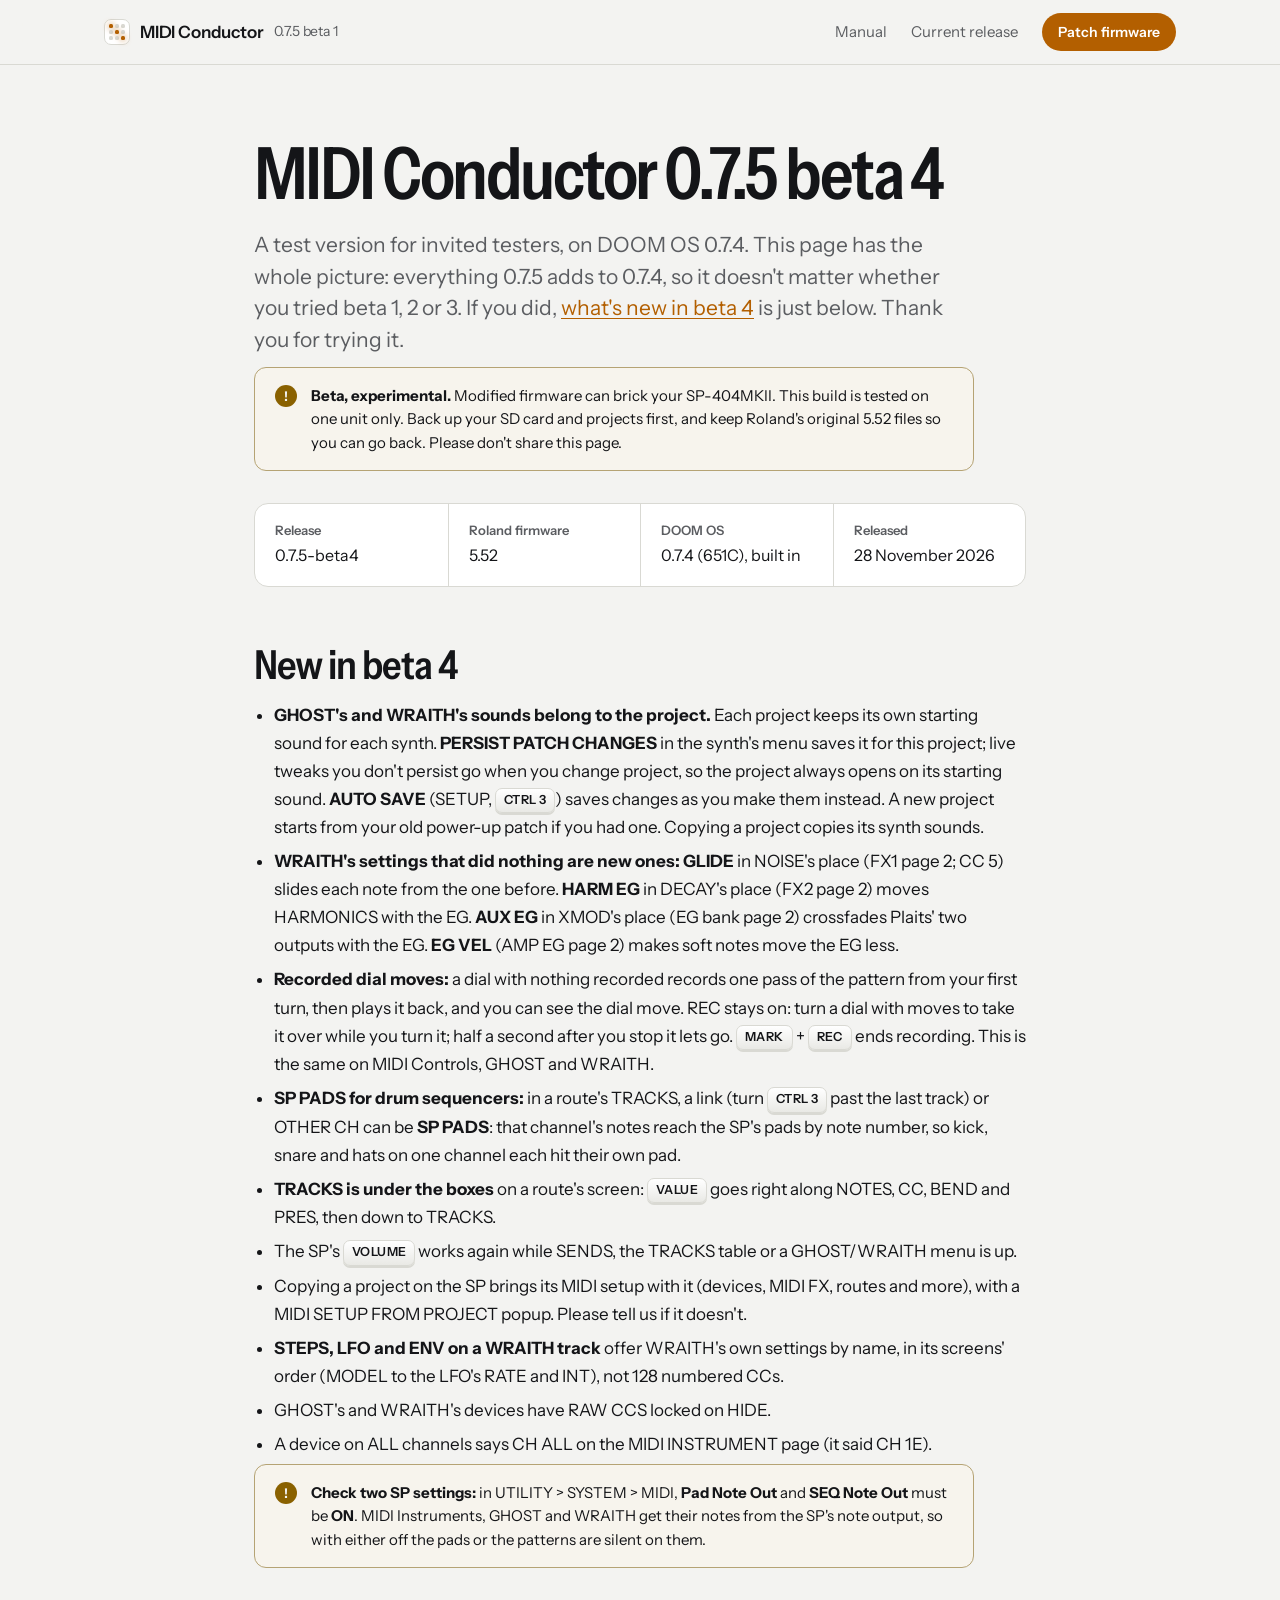
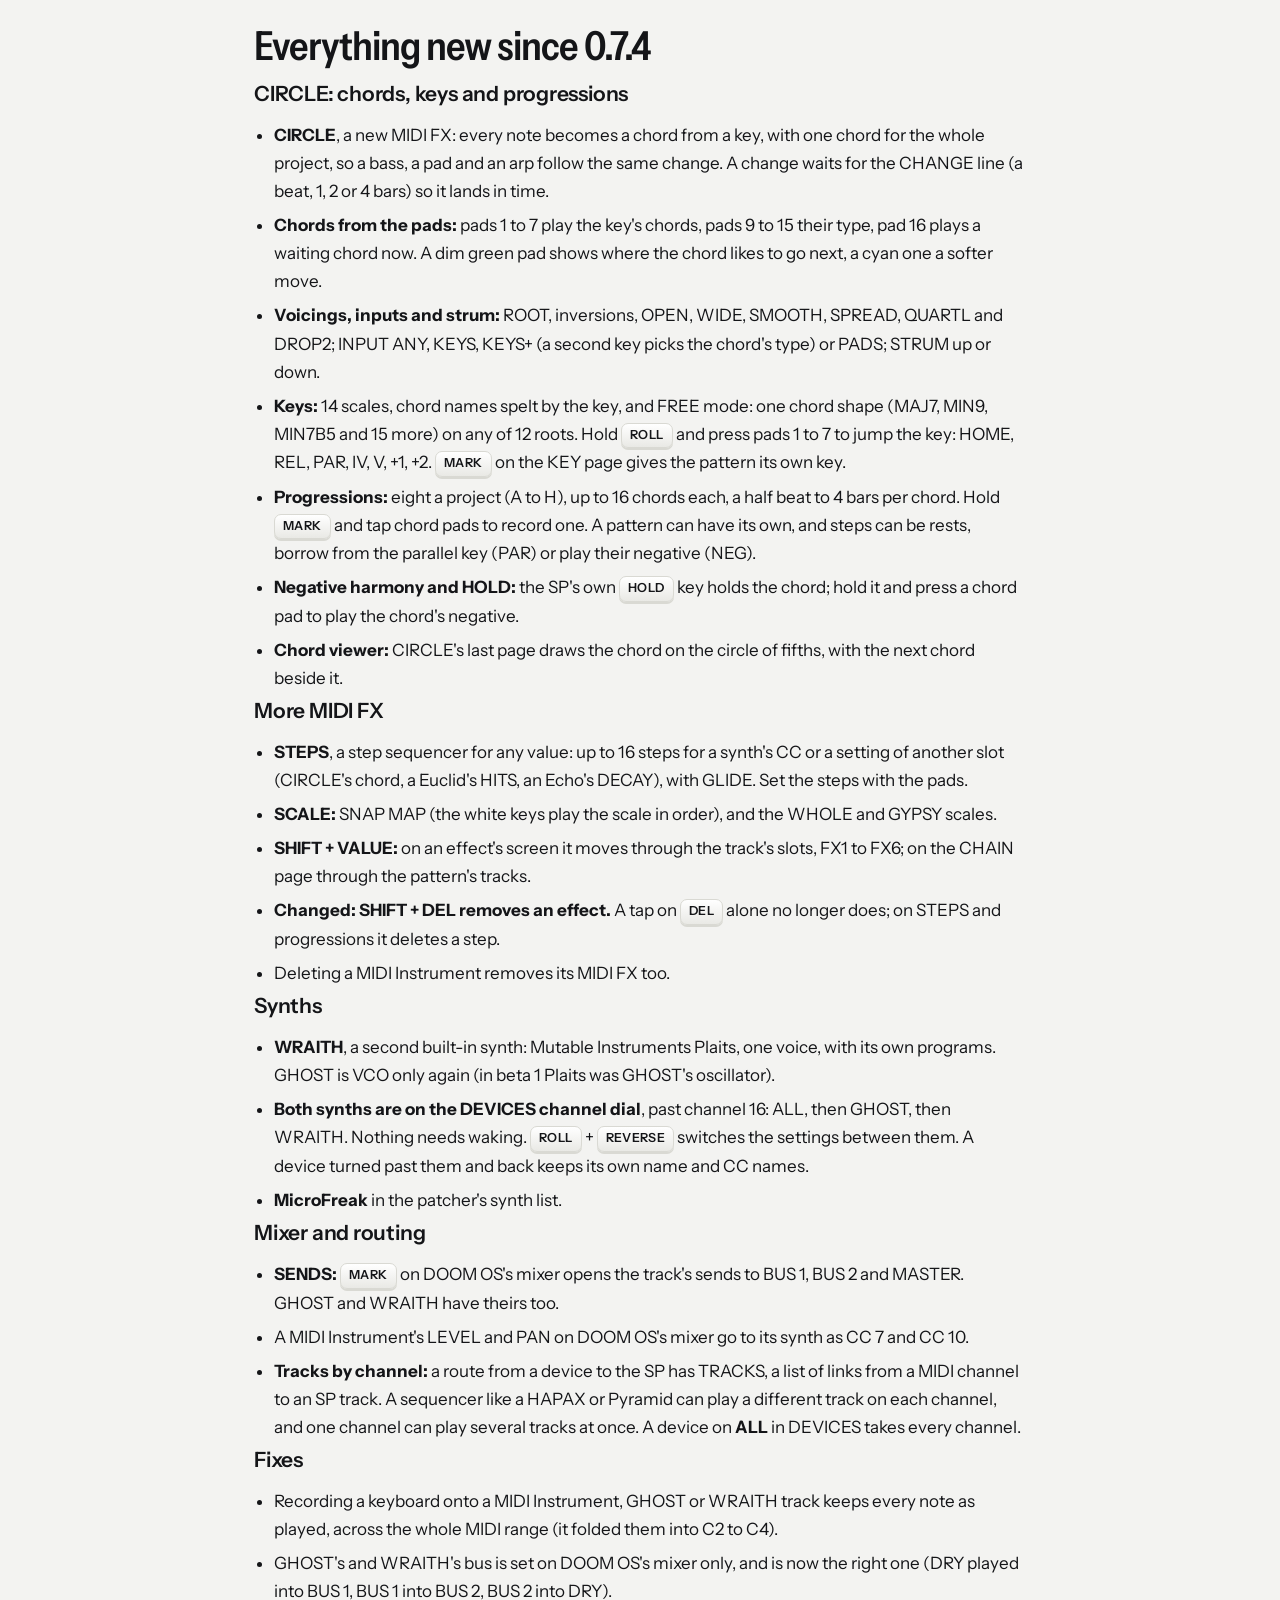
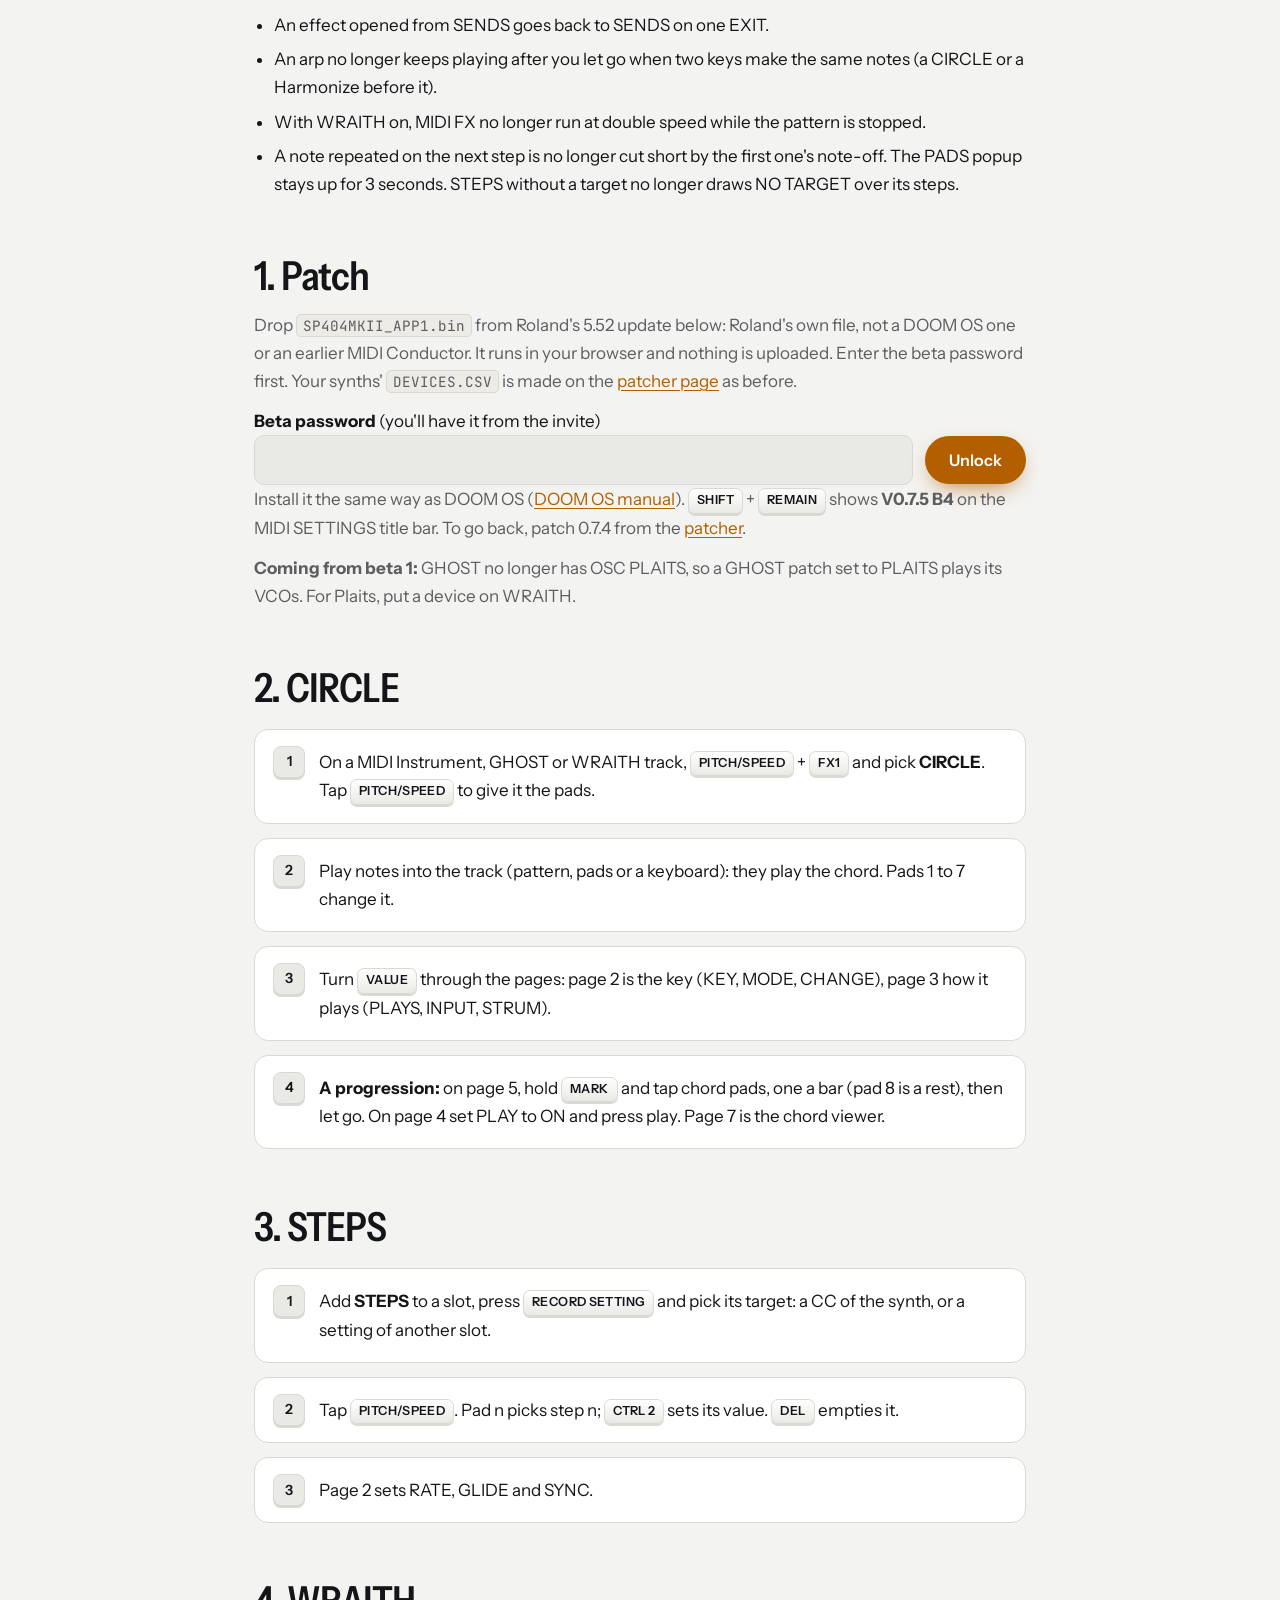
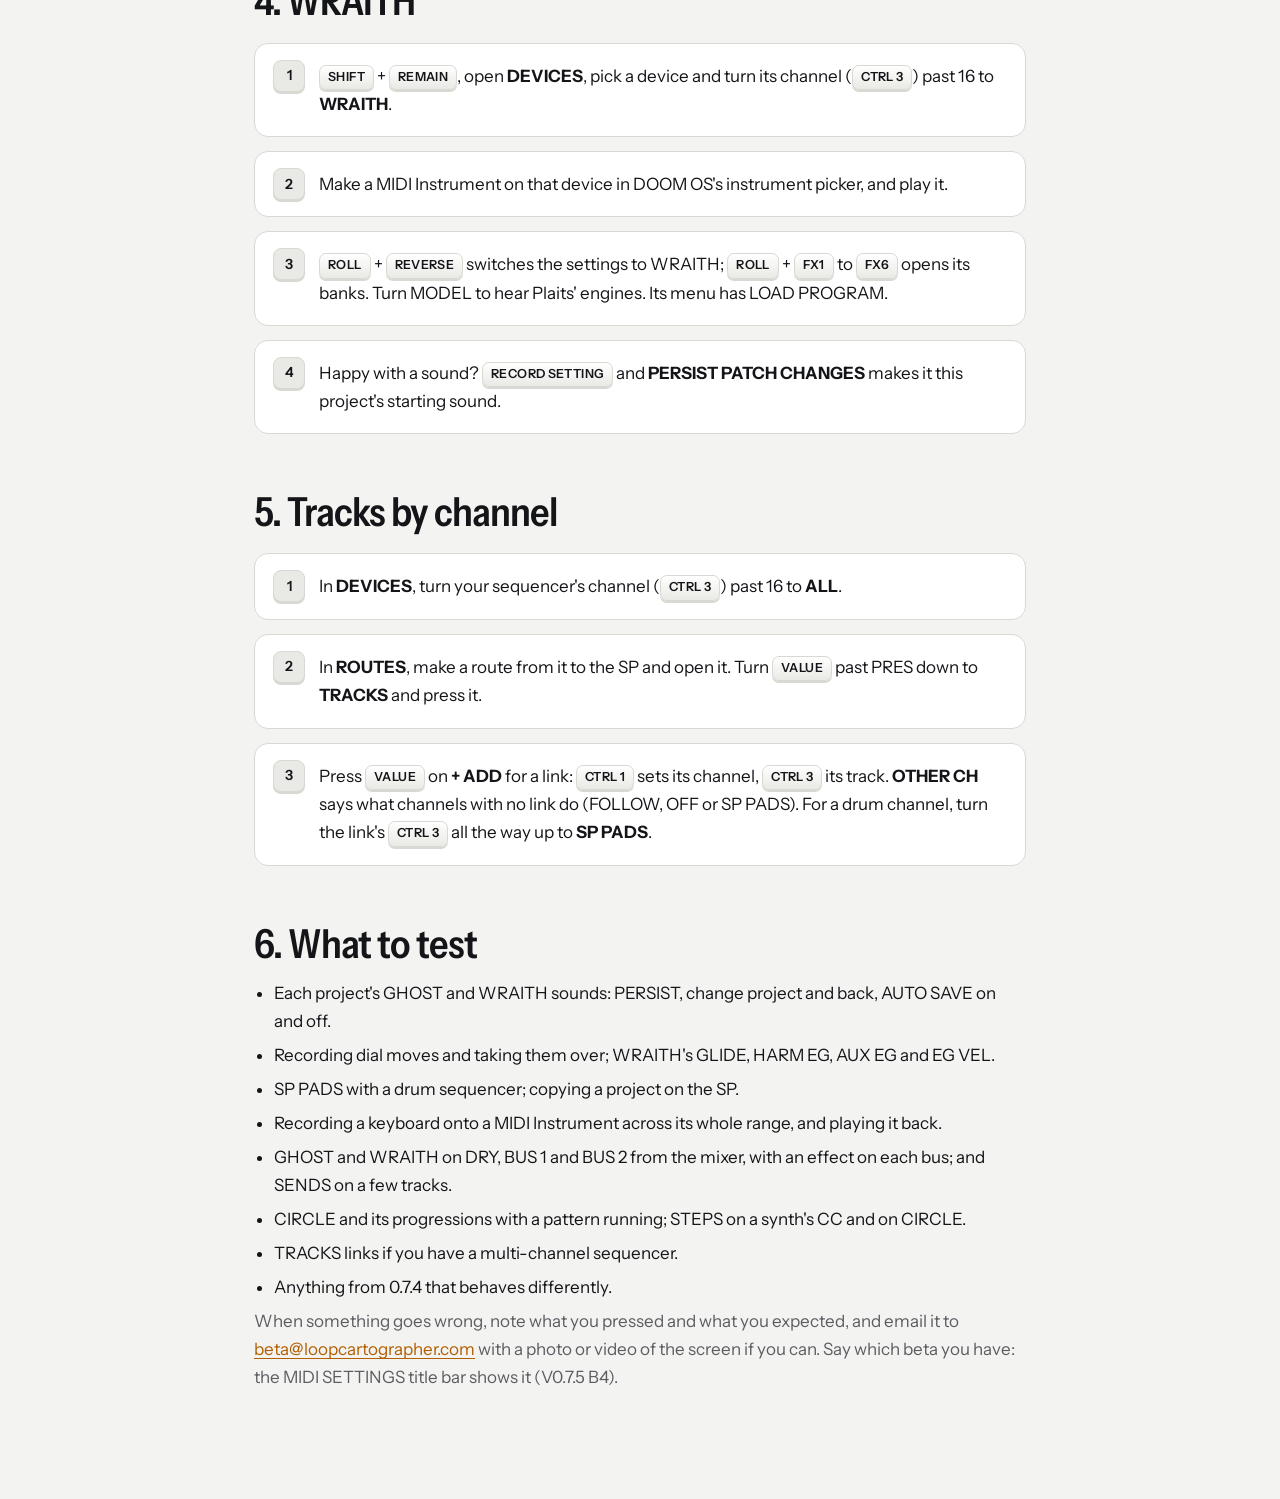
==== commit 42bde4be: "Beta 0.7.5-beta4 rebuilt: WRAITH tracks' STEPS/LFO/ENV targets are WRAITH's settings by name; GHOST'" ====
--- a/beta/index.html
+++ b/beta/index.html
@@ -37,6 +37,8 @@
 <li><b>TRACKS is under the boxes</b> on a route's screen: <kbd>VALUE</kbd> goes right along NOTES, CC, BEND and PRES, then down to TRACKS.</li>
 <li>The SP's <kbd>VOLUME</kbd> works again while SENDS, the TRACKS table or a GHOST/WRAITH menu is up.</li>
 <li>Copying a project on the SP brings its MIDI setup with it (devices, MIDI FX, routes and more), with a MIDI SETUP FROM PROJECT popup. Please tell us if it doesn't.</li>
+<li><b>STEPS, LFO and ENV on a WRAITH track</b> offer WRAITH's own settings by name, in its screens' order (MODEL to the LFO's RATE and INT), not 128 numbered CCs.</li>
+<li>GHOST's and WRAITH's devices have RAW CCS locked on HIDE.</li>
 <li>A device on ALL channels says CH ALL on the MIDI INSTRUMENT page (it said CH 1E).</li>
 </ul>
 <div class="warn"><p><b>Check two SP settings:</b> in UTILITY &gt; SYSTEM &gt; MIDI, <b>Pad Note Out</b> and <b>SEQ Note Out</b> must be <b>ON</b>. MIDI Instruments, GHOST and WRAITH get their notes from the SP's note output, so with either off the pads or the patterns are silent on them.</p></div>
@@ -141,7 +143,7 @@
 // The patch is encrypted (AES-256-GCM, key from the password with PBKDF2-SHA256): only testers with the password can
 // patch. The password is not in this page or the repository.
 (function () {
-  var ENC = "releases/0.7.5-beta4/patcher.enc?v=2a5f5d4a";
+  var ENC = "releases/0.7.5-beta4/patcher.enc?v=f6cb17a5";
   var f = document.getElementById("unlock"), msg = document.getElementById("pwmsg");
   var b64 = function (s) { return Uint8Array.from(atob(s), function (c) { return c.charCodeAt(0); }); };
   f.addEventListener("submit", function (e) {
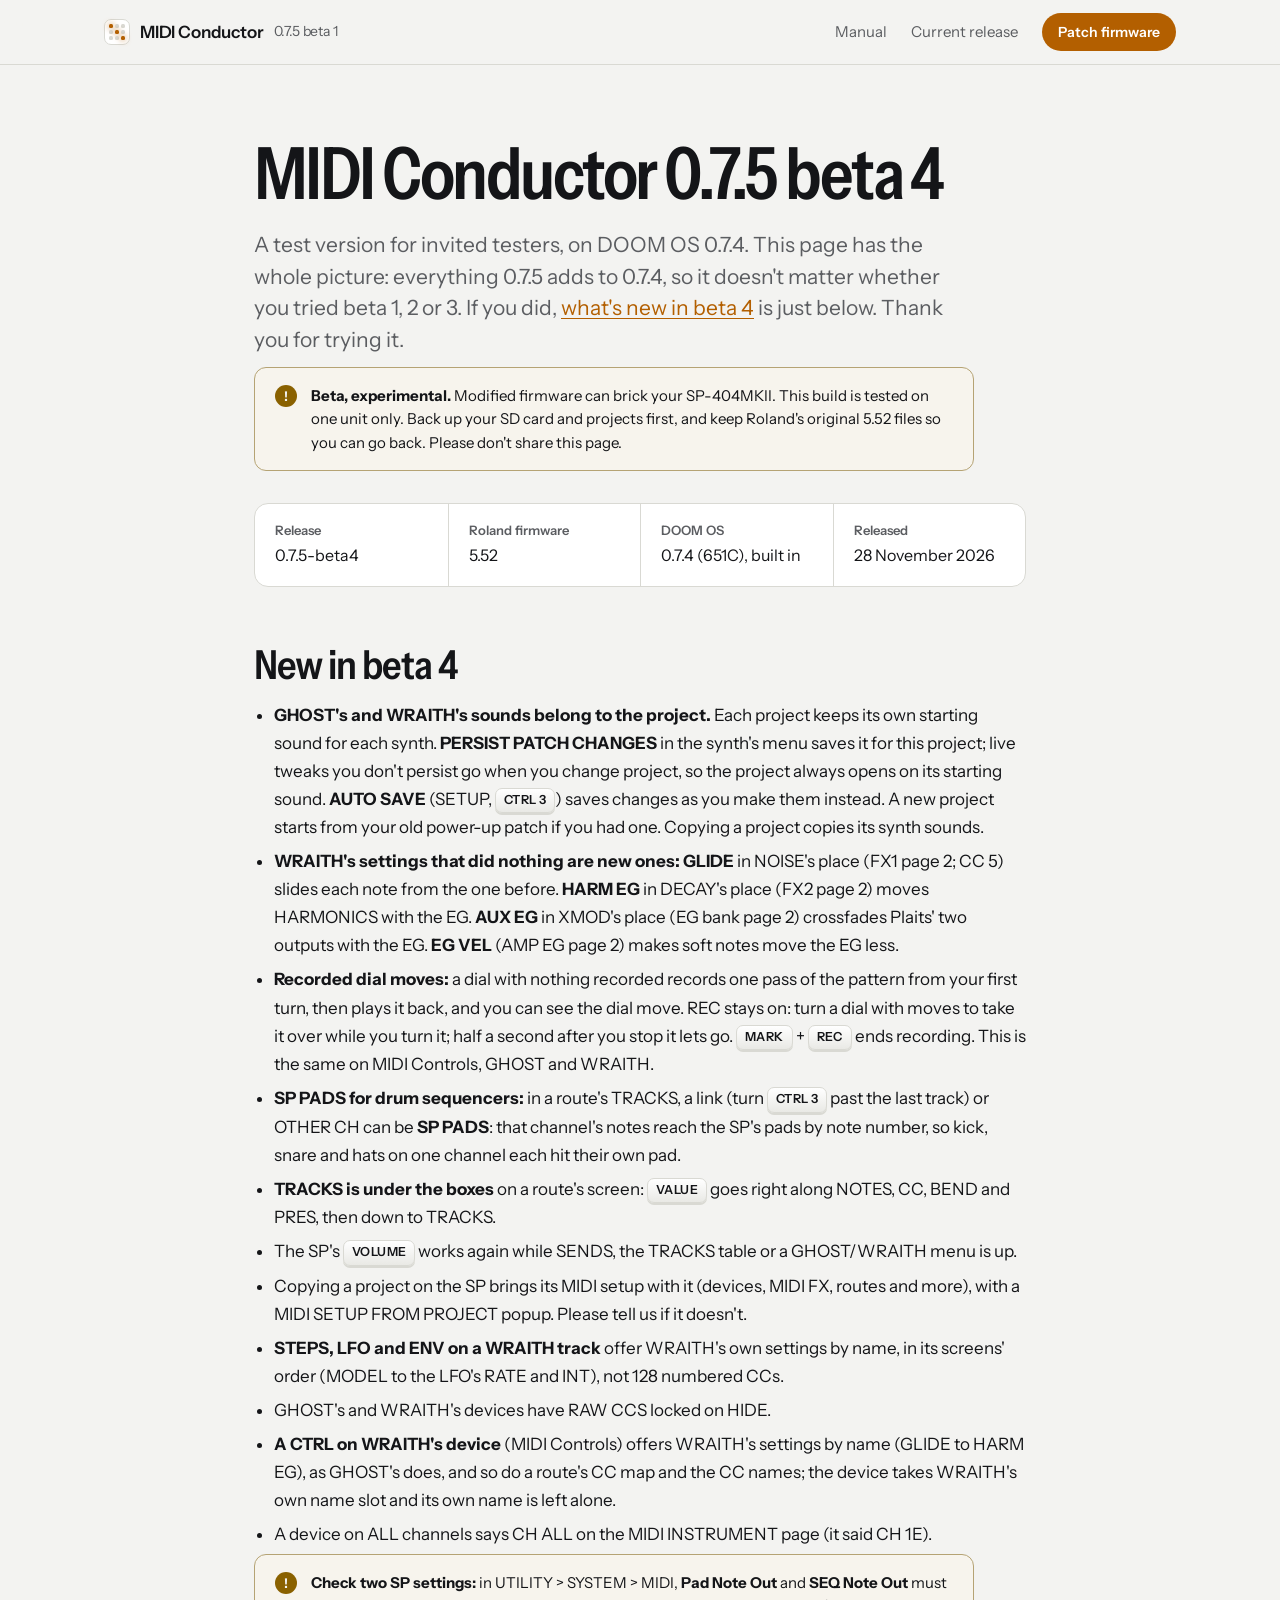
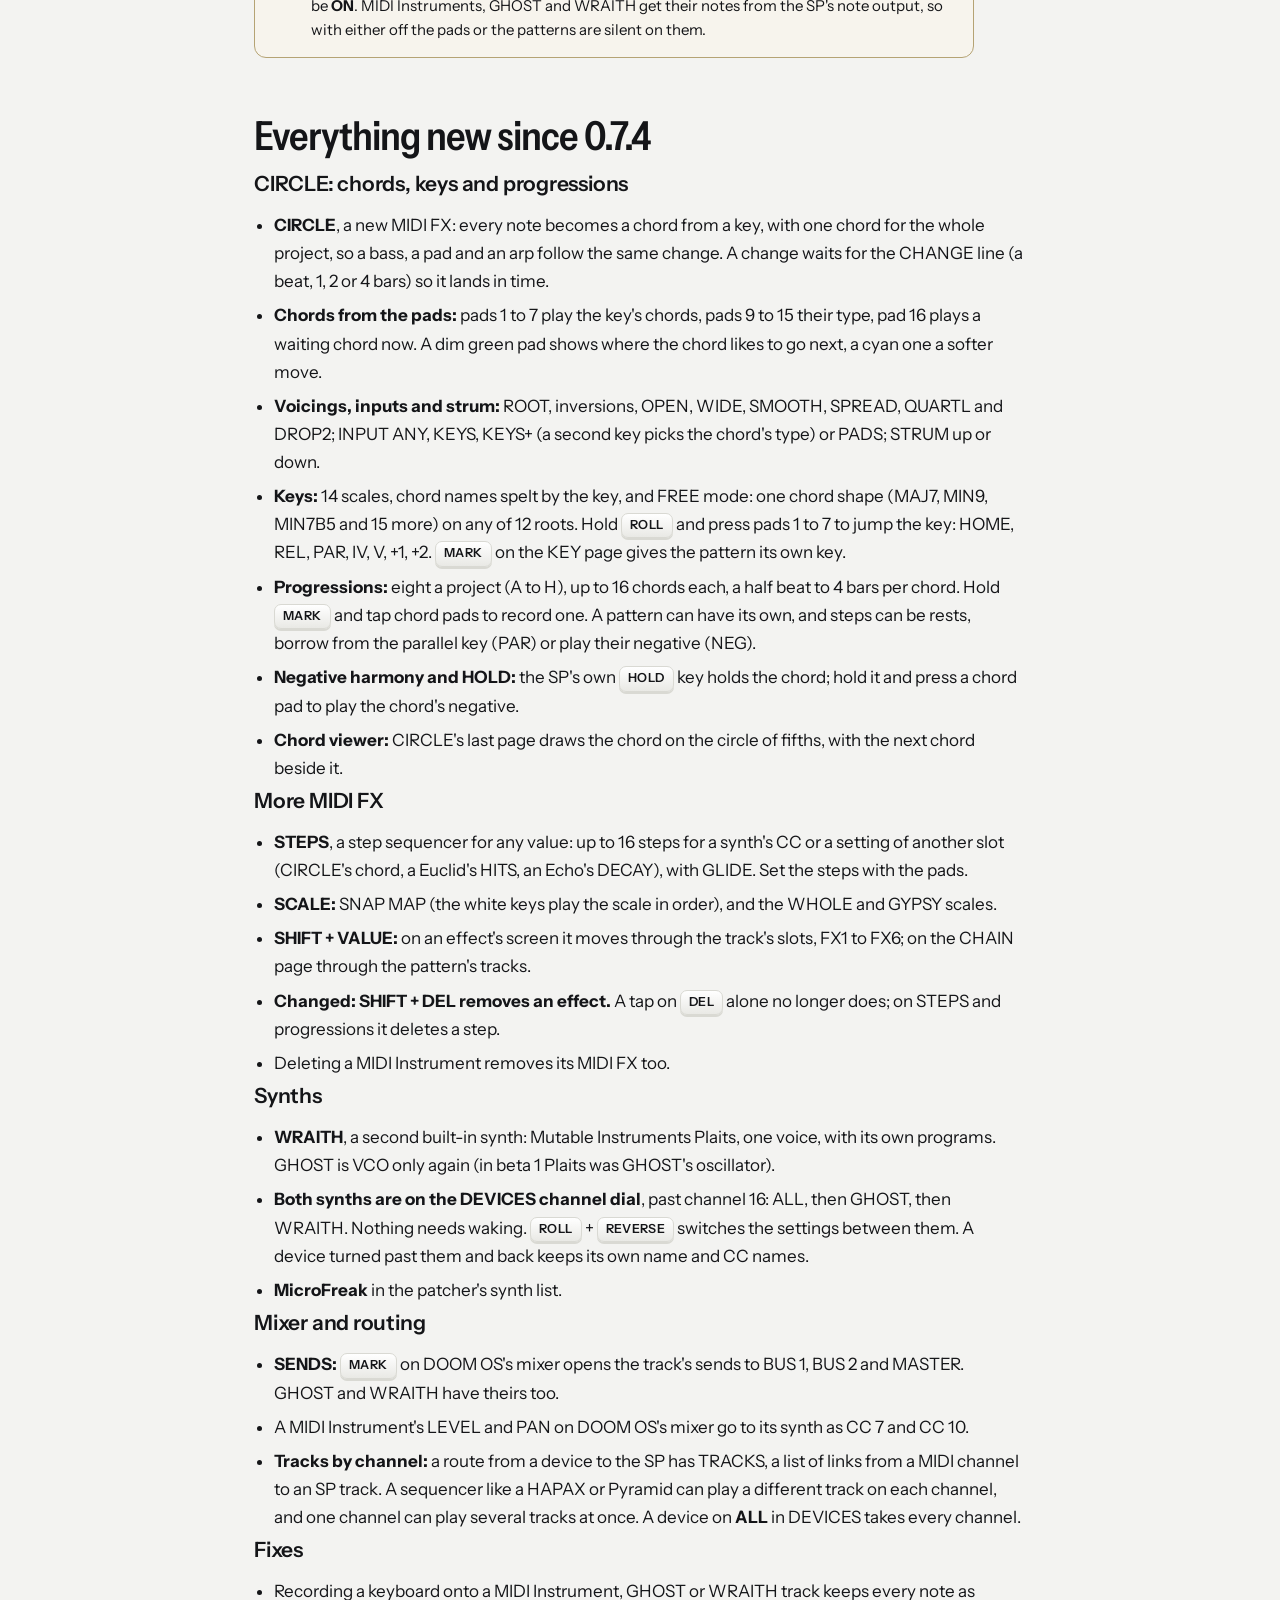
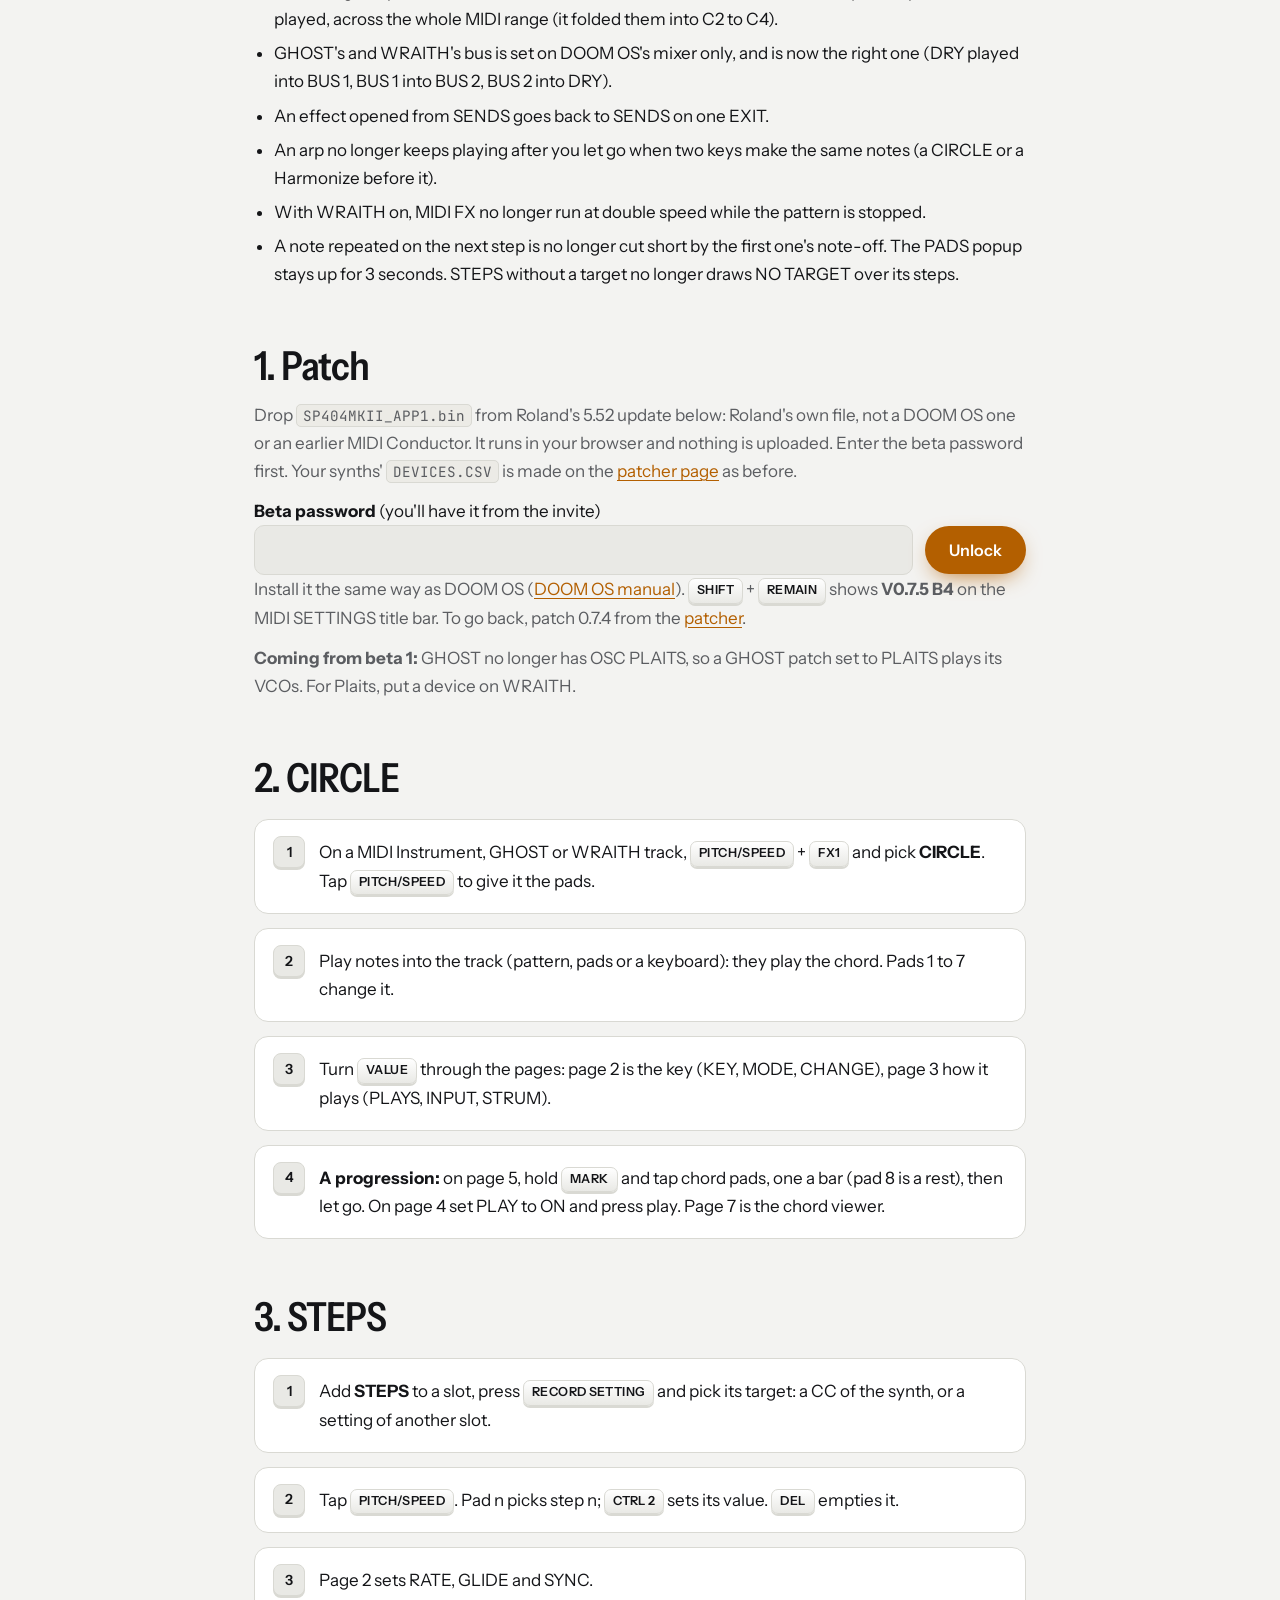
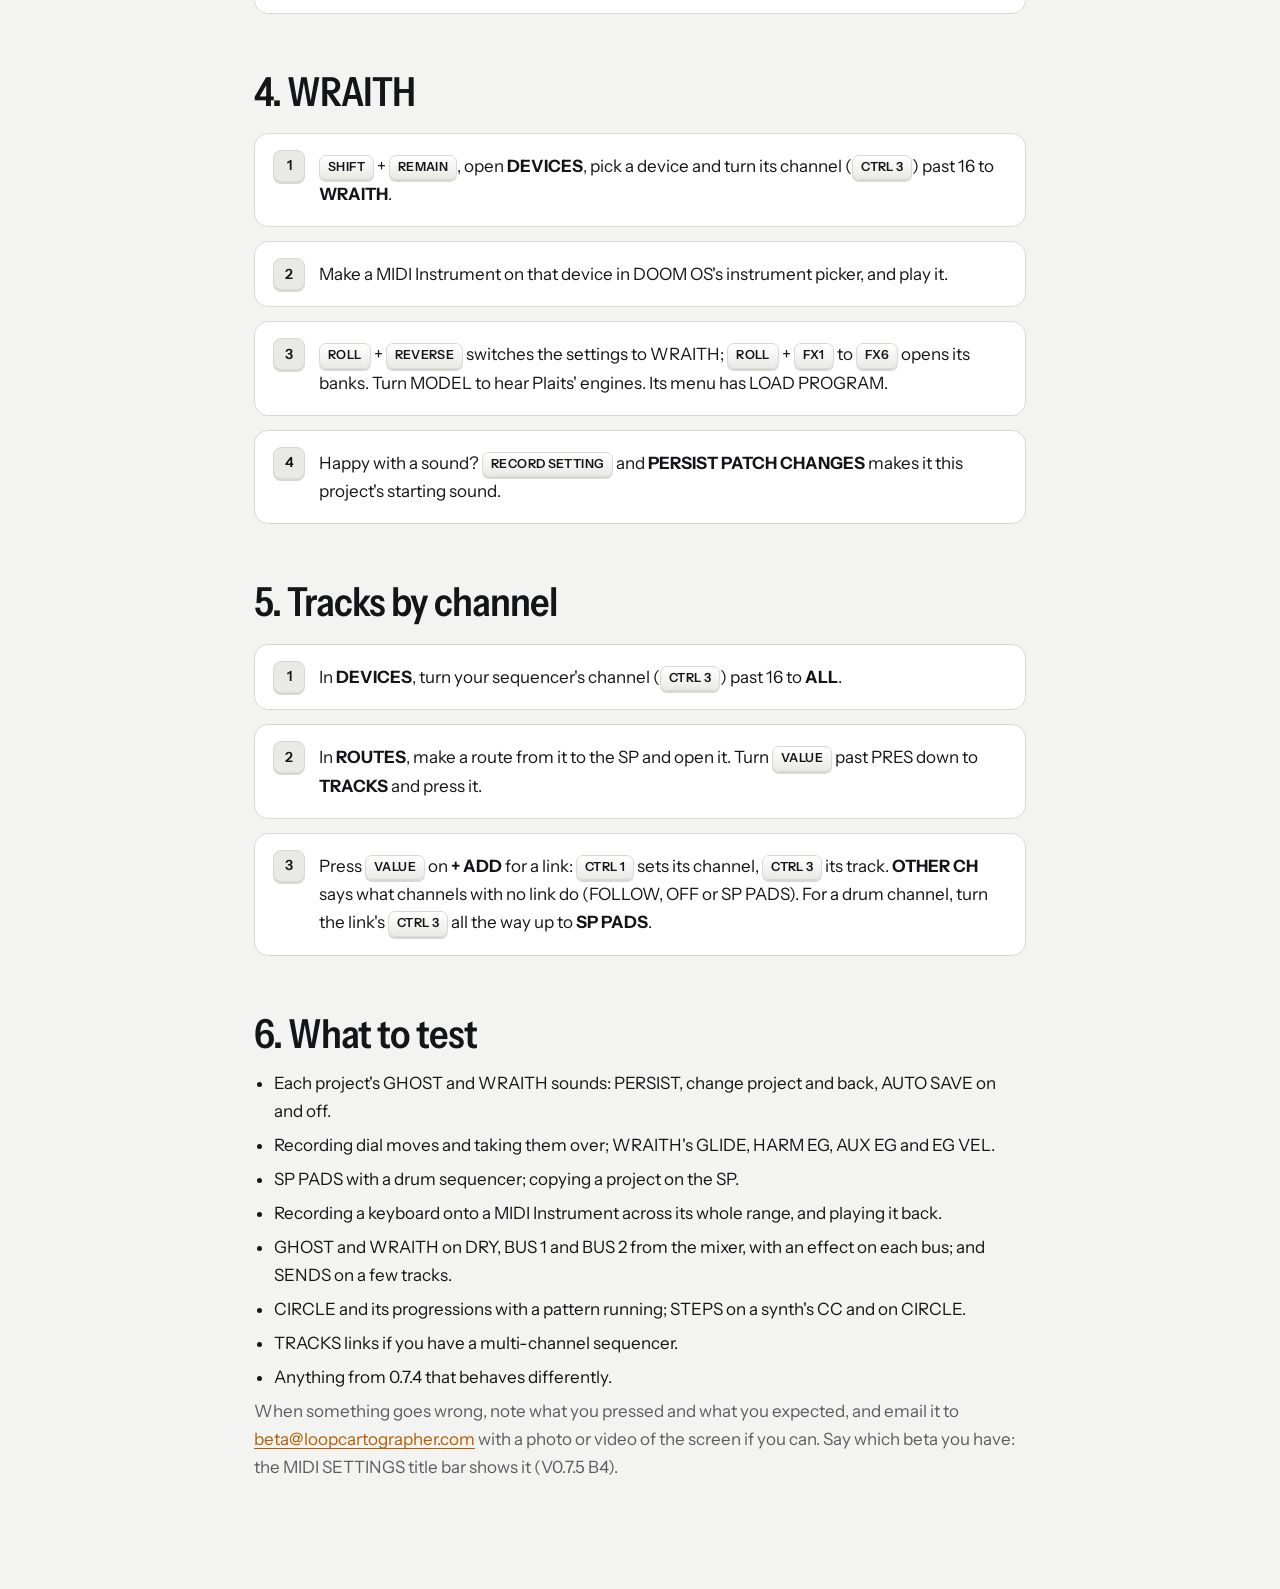
==== commit 9fd47db9: "Beta 4 rebuilt: a CTRL on WRAITH's device offers WRAITH's settings by name" ====
--- a/beta/index.html
+++ b/beta/index.html
@@ -39,6 +39,7 @@
 <li>Copying a project on the SP brings its MIDI setup with it (devices, MIDI FX, routes and more), with a MIDI SETUP FROM PROJECT popup. Please tell us if it doesn't.</li>
 <li><b>STEPS, LFO and ENV on a WRAITH track</b> offer WRAITH's own settings by name, in its screens' order (MODEL to the LFO's RATE and INT), not 128 numbered CCs.</li>
 <li>GHOST's and WRAITH's devices have RAW CCS locked on HIDE.</li>
+<li><b>A CTRL on WRAITH's device</b> (MIDI Controls) offers WRAITH's settings by name (GLIDE to HARM EG), as GHOST's does, and so do a route's CC map and the CC names; the device takes WRAITH's own name slot and its own name is left alone.</li>
 <li>A device on ALL channels says CH ALL on the MIDI INSTRUMENT page (it said CH 1E).</li>
 </ul>
 <div class="warn"><p><b>Check two SP settings:</b> in UTILITY &gt; SYSTEM &gt; MIDI, <b>Pad Note Out</b> and <b>SEQ Note Out</b> must be <b>ON</b>. MIDI Instruments, GHOST and WRAITH get their notes from the SP's note output, so with either off the pads or the patterns are silent on them.</p></div>
@@ -143,7 +144,7 @@
 // The patch is encrypted (AES-256-GCM, key from the password with PBKDF2-SHA256): only testers with the password can
 // patch. The password is not in this page or the repository.
 (function () {
-  var ENC = "releases/0.7.5-beta4/patcher.enc?v=f6cb17a5";
+  var ENC = "releases/0.7.5-beta4/patcher.enc?v=4afe4e4a";
   var f = document.getElementById("unlock"), msg = document.getElementById("pwmsg");
   var b64 = function (s) { return Uint8Array.from(atob(s), function (c) { return c.charCodeAt(0); }); };
   f.addEventListener("submit", function (e) {
